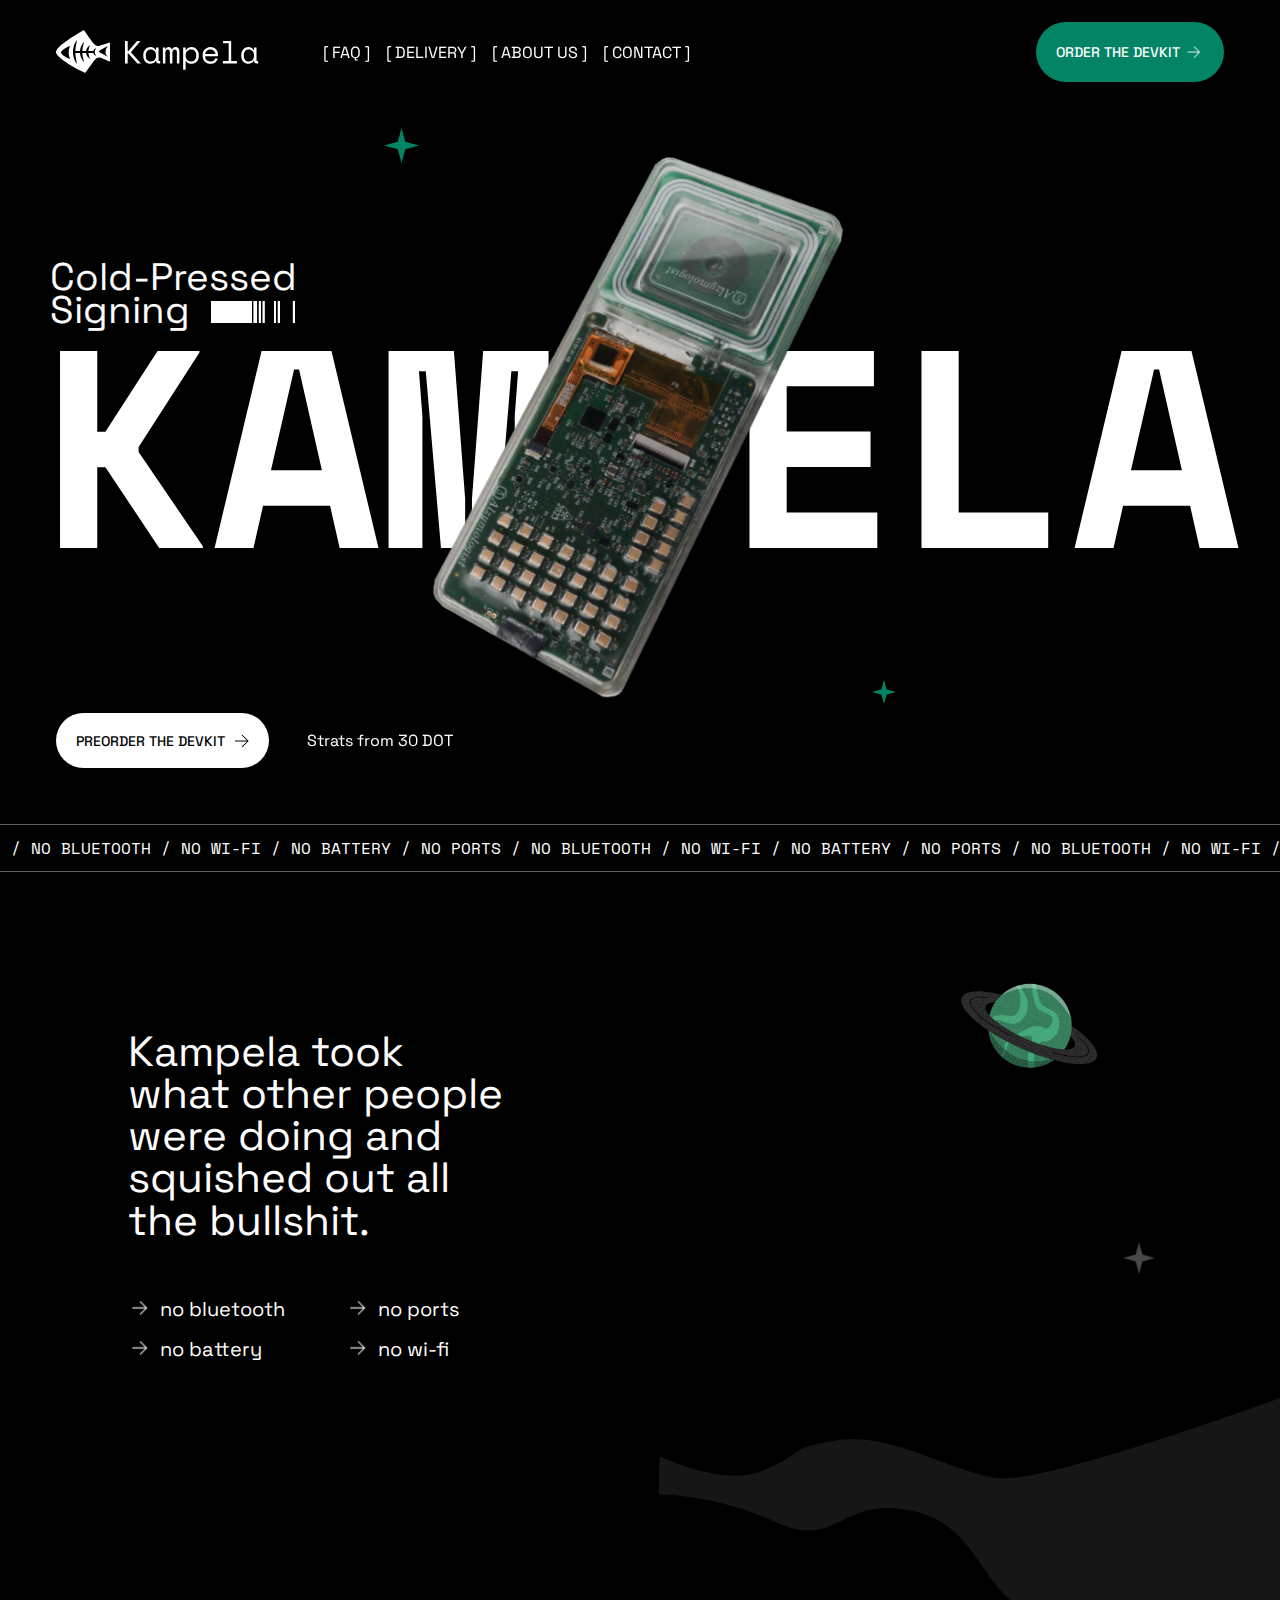
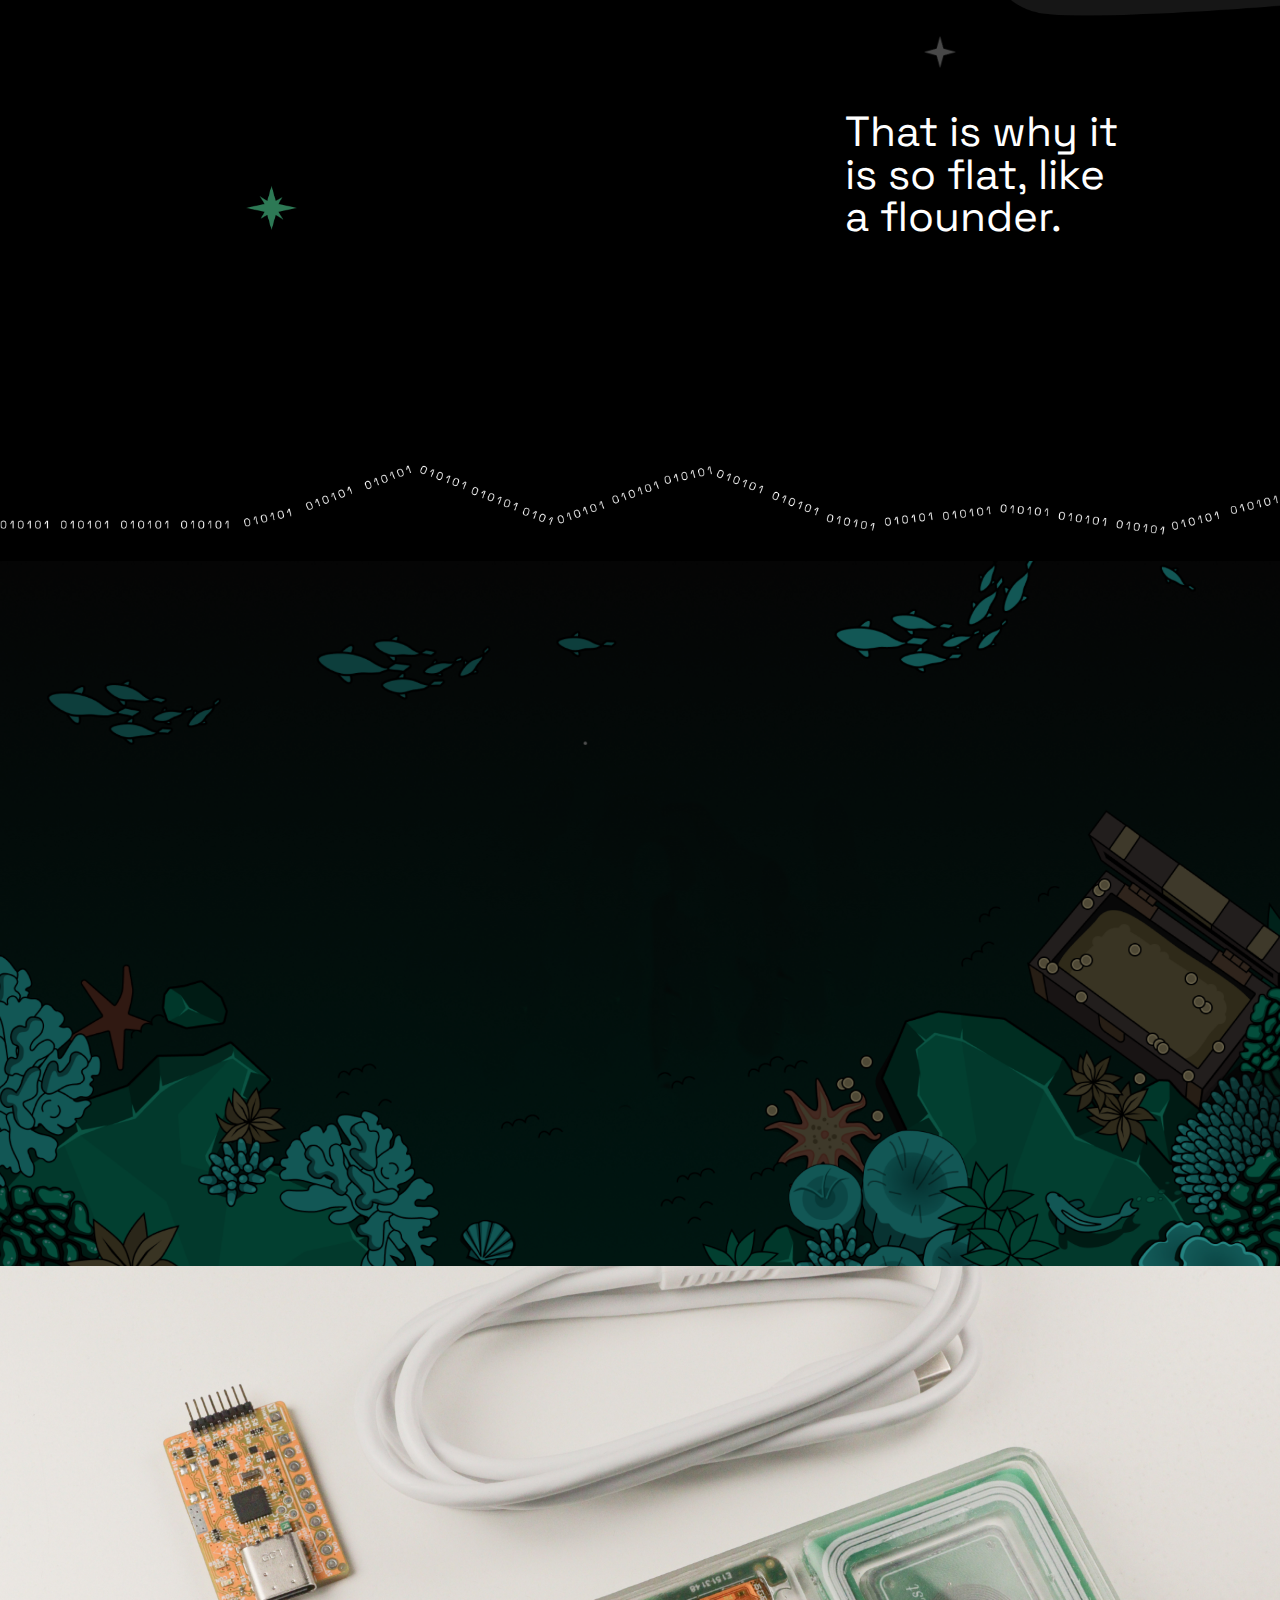
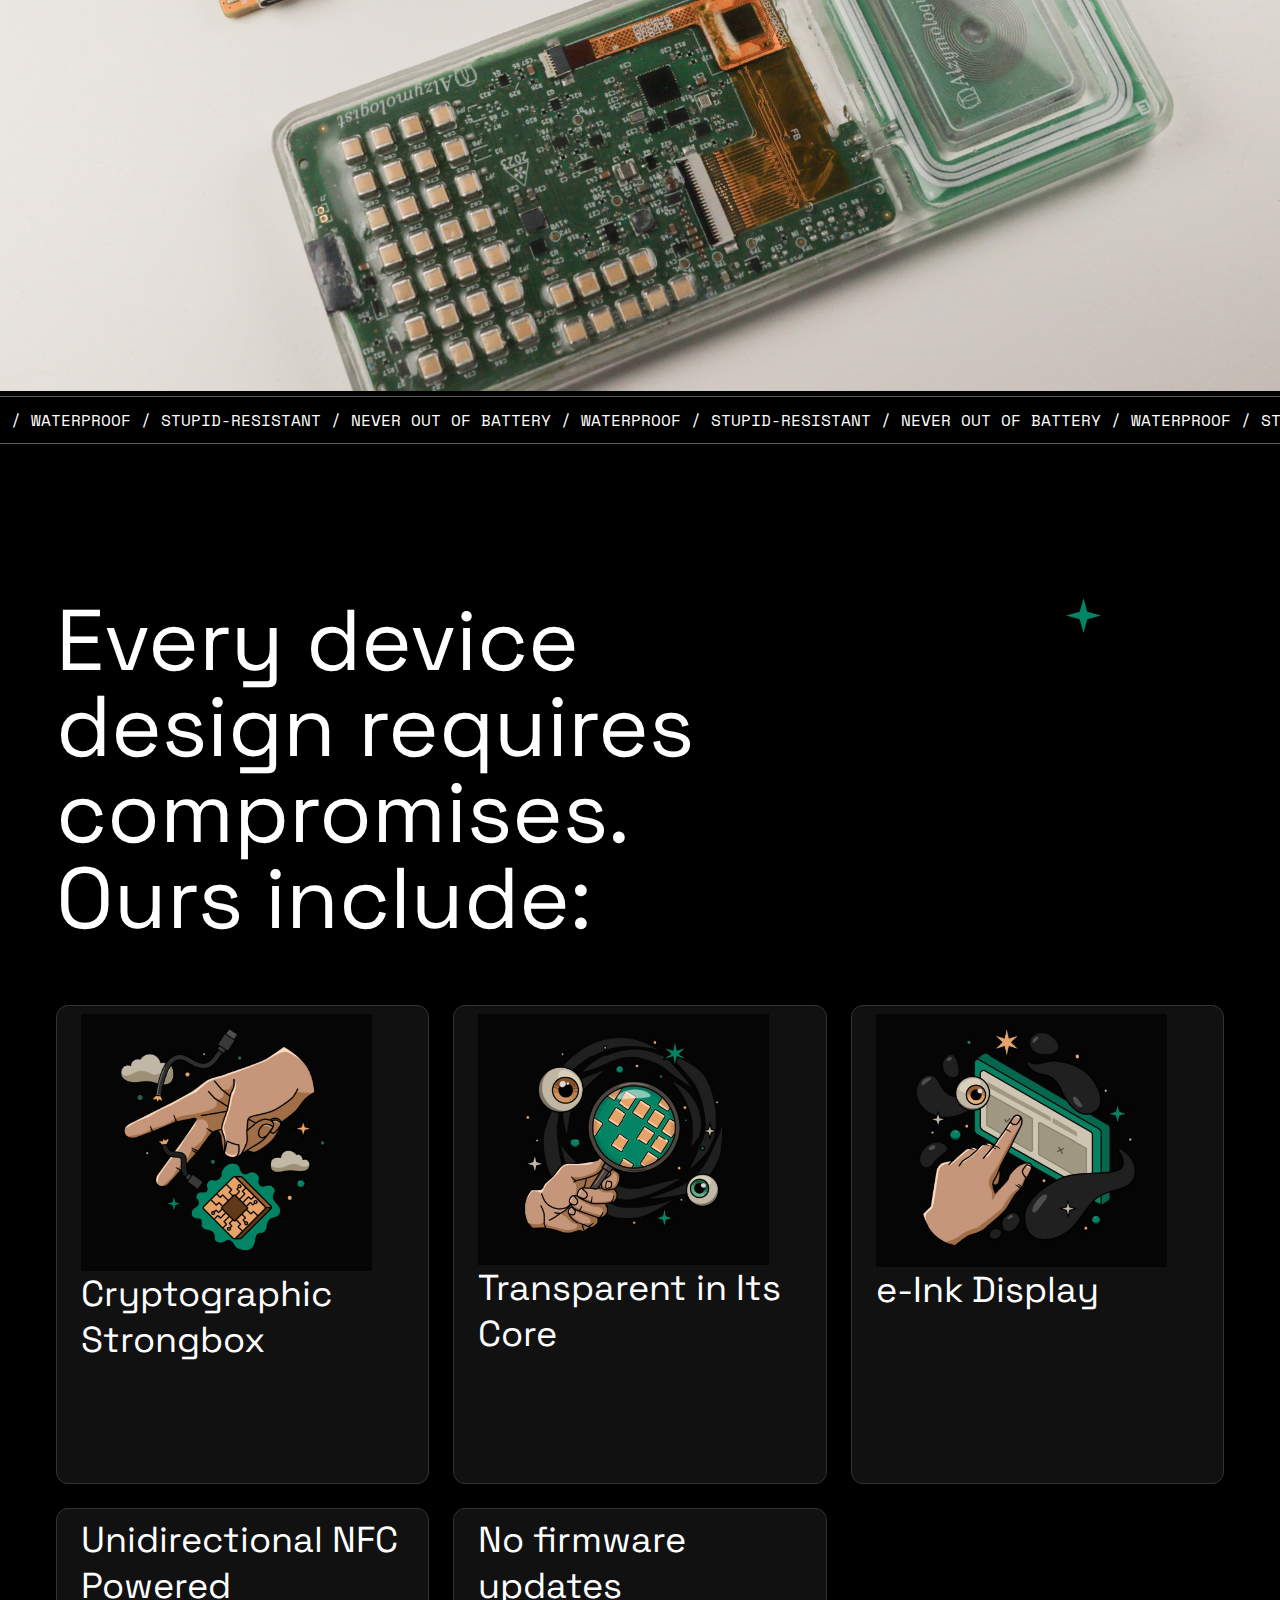
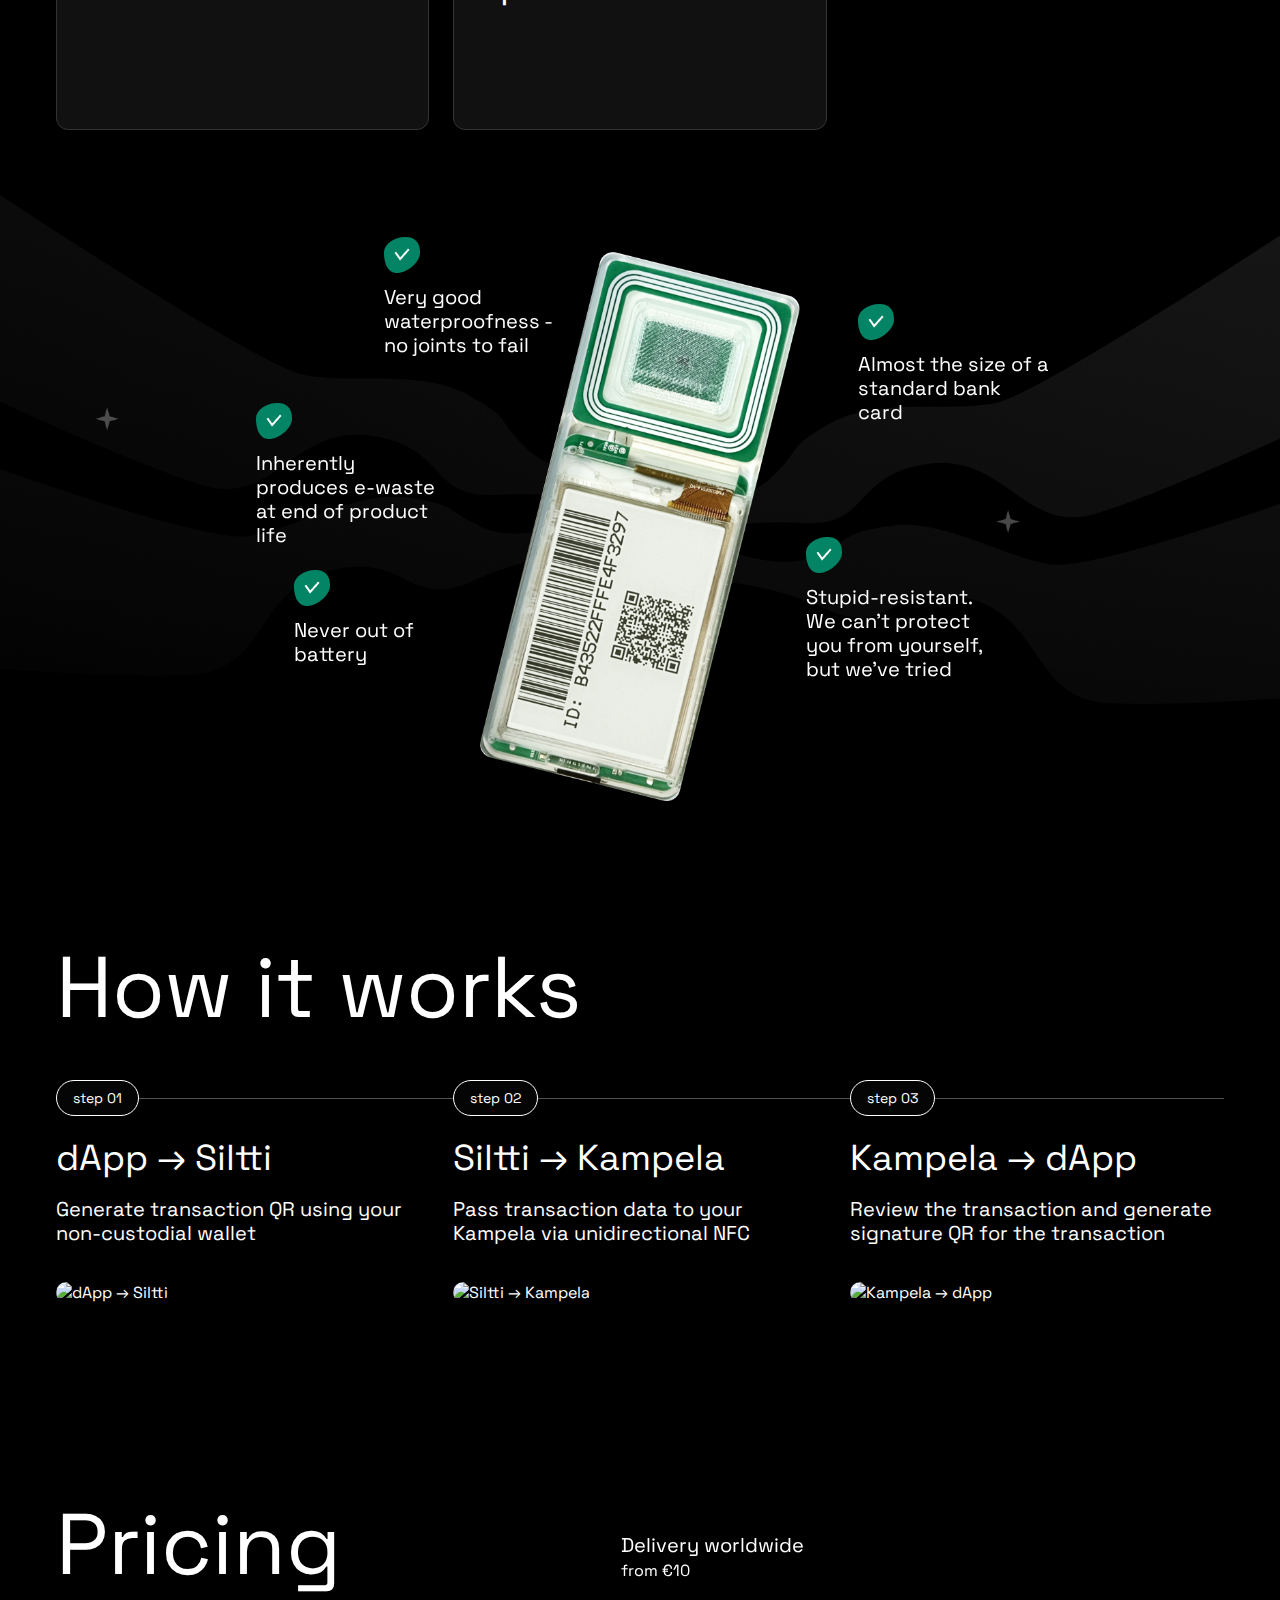
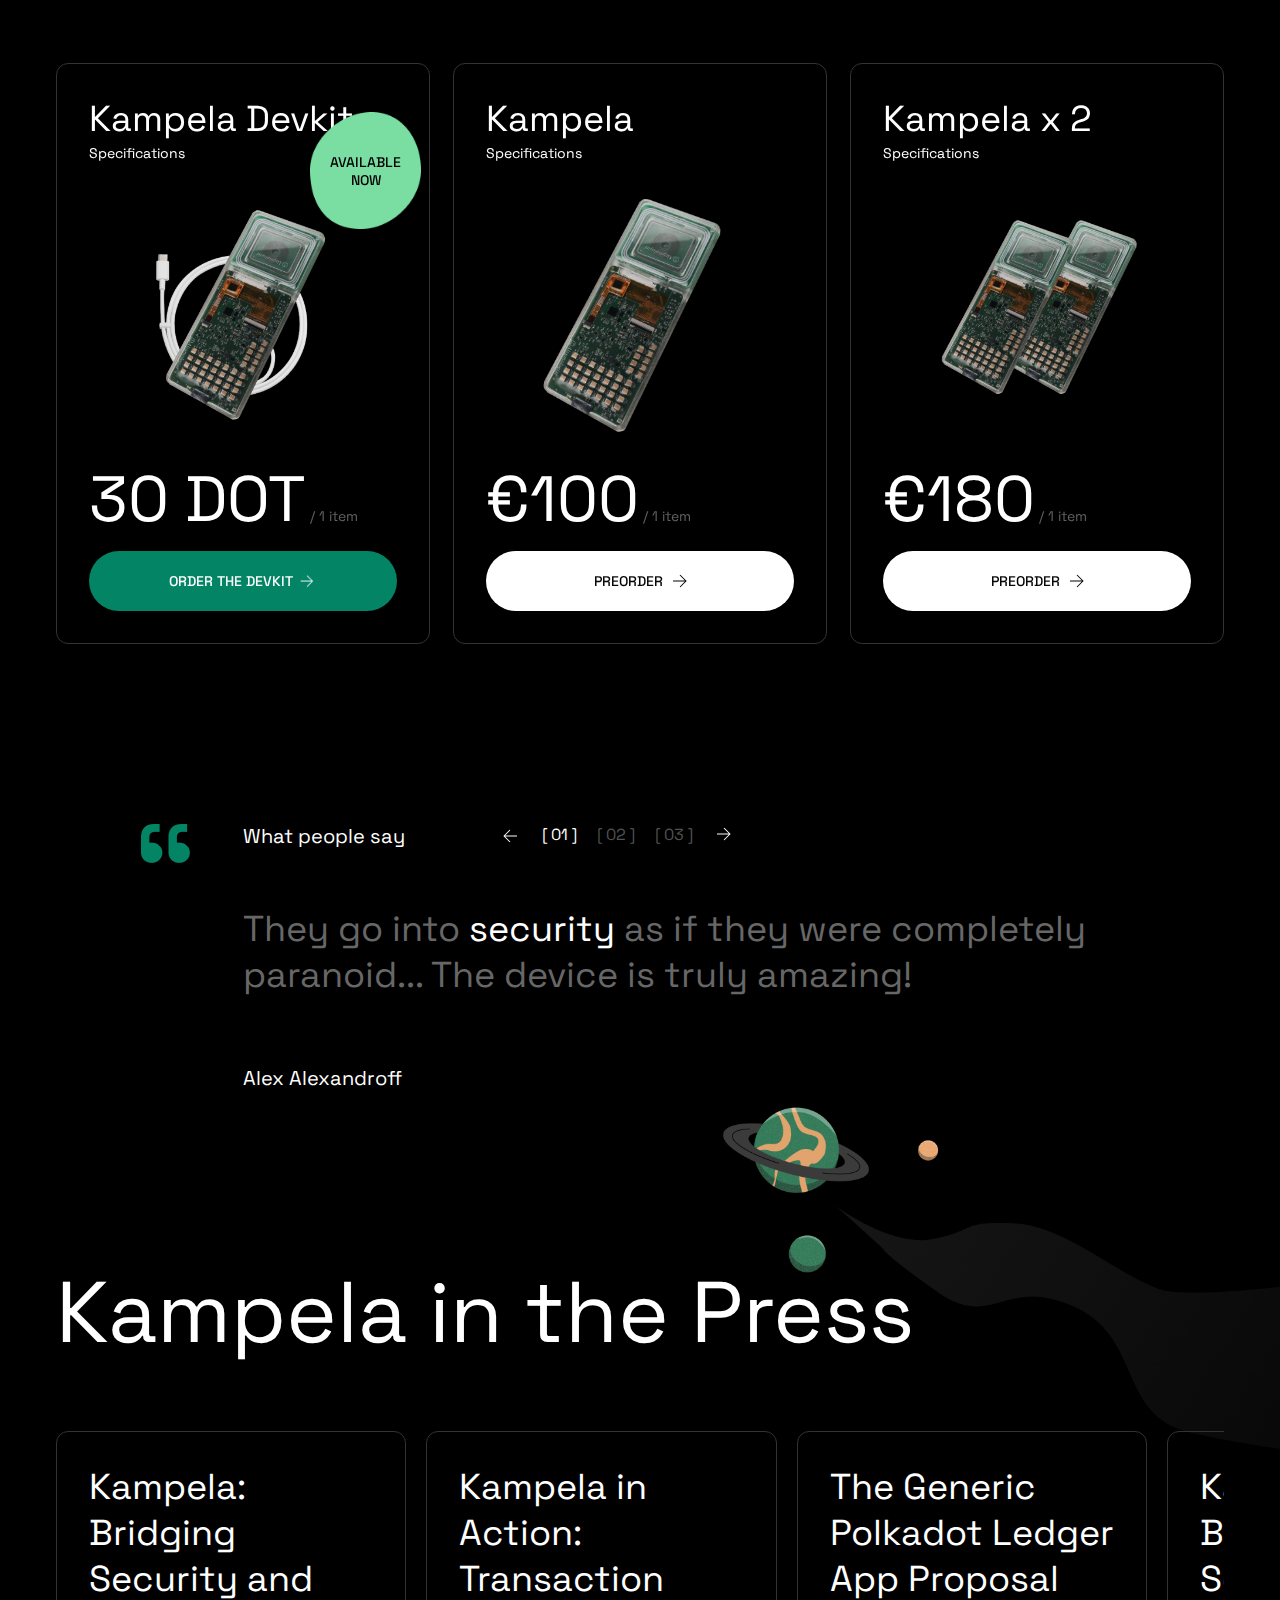
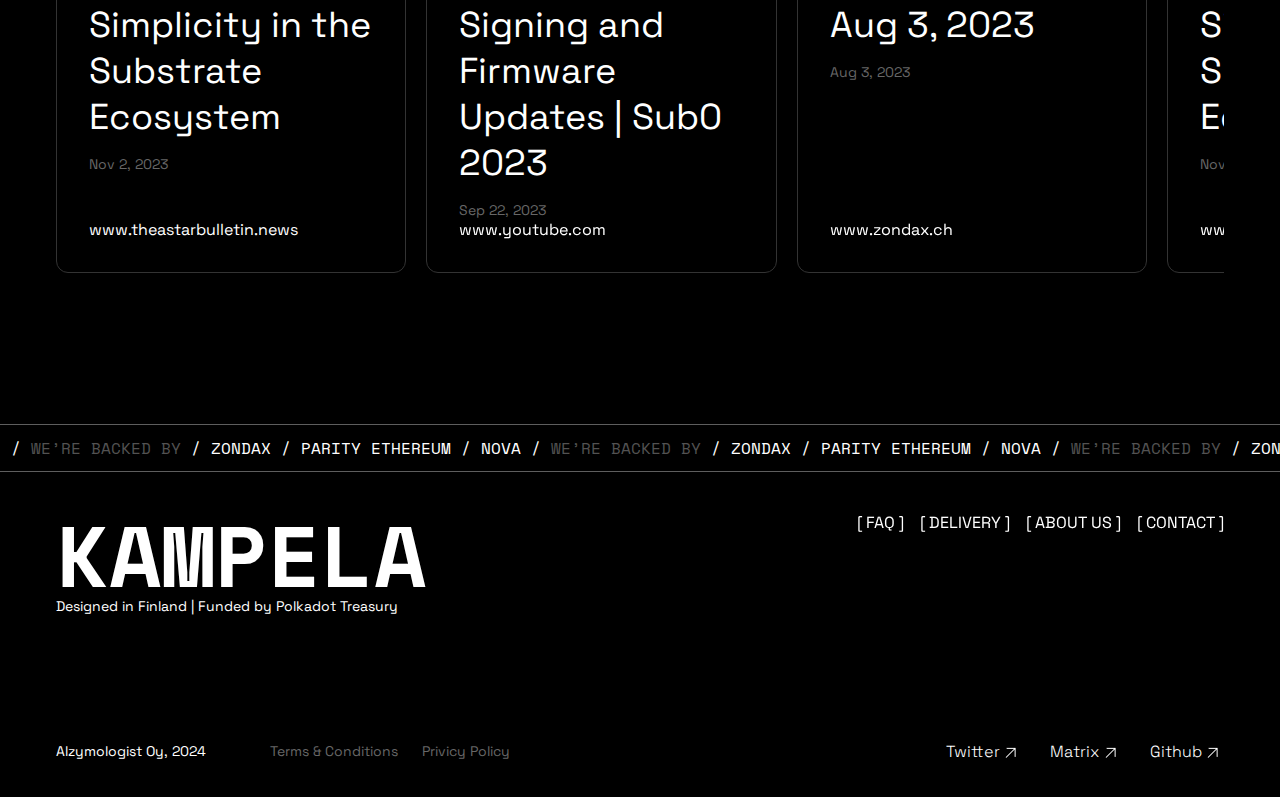
==== index.html @ f77664b0 "Updated social links and added link to Alzy home page" ====
<!DOCTYPE html>
<html lang="en">

<head>
  <meta charset="UTF-8">
  <meta name="viewport" content="width=device-width, initial-scale=1.0">
  <meta name="description" content="Hardware signer for Polkadot ecosystem" />
  <link rel="preconnect" href="https://fonts.googleapis.com">
  <link rel="preconnect" href="https://fonts.gstatic.com" crossorigin>
  <link
    href="https://fonts.googleapis.com/css2?family=Space+Grotesk:wght@300;400;500&family=Space+Mono:wght@400;700&display=swap"
    rel="stylesheet">
  <link rel="stylesheet" href="css/style.css">
  <script src="js/main.js" defer></script>
  <title>Kampela</title>
  <link rel="shortcut icon" href="favicon.ico" type="image/x-icon">
</head>

<body>
  <div class="container">

    <!-- TOP MENU MOBILE VERSION-->
    <input class="mobile" type="checkbox" id="top-menu-switcher" />
    <div class="fixed-menu mobile">
      <img src="img/logo.svg" alt="logo" class="logo">
      <label class="hamb" for="top-menu-switcher">
        <div class="top-menu-ctrl"></div>
      </label>
    </div>

    <nav class="top-menu-overlay mobile">
      <div>
        <button class="order-button white"><a>Order the devkit</a></button>
        <menu class="main-menu hmenu">
          <li><a href="#">FAQ</a></li>
          <li><a href="#">Delivery</a></li>
          <li><a href="#">About us</a></li>
          <li><a href="#">Contact</a></li>
        </menu>
      </div>
      <menu class="link-menu hmenu">
        <li><a href="https://twitter.com/kampela_signer" class="underline" target="_blank" rel="noopener noreferrer">Twitter</a></li>
        <li><a href="https://matrix.to/#/#Kampela:matrix.zymologia.fi" class="underline" target="_blank" rel="noopener noreferrer">Matrix</a></li>
        <li><a href="https://github.com/Kalapaja" class="underline" target="_blank" rel="noopener noreferrer">Github</a></li>
      </menu>
    </nav>


    <!-- FIRST KAMPELA SCREEN -->
    
    <div class="sweaming-kampela-container">
    
      <div class="first-screen">

        <!-- TOP MENU FULL SCREEN-->
        <section class="fixed-menu full-screen">
          <div class="left-container">
            <img src="img/logo.svg" alt="logo" class="logo">
            <nav class="main-menu hmenu">
              <li><a href="#">FAQ</a></li>
              <li><a href="#">Delivery</a></li>
              <li><a href="#">About us</a></li>
              <li><a href="#">Contact</a></li>
            </nav>
          </div>
          <div class="right-container">
            <menu class="link-menu hmenu">
              <li><a href="https://twitter.com/kampela_signer" class="underline" target="_blank" rel="noopener noreferrer">Twitter
                  <div class="arrows-wrapper">
                    <div class="arrow top"></div>
                    <div class="arrow bottom"></div>
                  </div>
                </a></li>
              <li><a href="https://matrix.to/#/#Kampela:matrix.zymologia.fi" class="underline" target="_blank" rel="noopener noreferrer">Matrix
                  <div class="arrows-wrapper">
                    <div class="arrow top"></div>
                    <div class="arrow bottom"></div>
                  </div>
                </a></li>
              <li><a href="https://github.com/Kalapaja" class="underline" target="_blank" rel="noopener noreferrer">Github
                  <div class="arrows-wrapper">
                    <div class="arrow top"></div>
                    <div class="arrow bottom"></div>
                  </div>
                </a></li>
            </menu>
            <button class="order-button"><a>Order the devkit</a></button>
          </div>
        </section>



        <!-- FIRST SCREEN CONTENT-->
        <div class="headline">
          <div class="description">Cold-Pressed<br>Signing <img src="img/lines-icon.png"></div>
          <h1 class="huge-title">Kampela</h1>
        </div>
        <div class="preorder-buttons">
          <div class="order-button white"><a>Preorder the devkit</a></div>
          <div id="starts-from"><a href="#" class="underline">Strats from 30 DOT</a></div>
        </div>
      </div>


      <!-- RUNNING TEXT LINE #1 -->
      <div class="running-text-line">
        <div class="running-text">
          <span>/ no bluetooth / no wi-fi / no battery / no ports </span>
          <span>/ no bluetooth / no wi-fi / no battery / no ports </span>
          <span>/ no bluetooth / no wi-fi / no battery / no ports </span>
        </div>
        <div class="running-text">
          <span>/ no bluetooth / no wi-fi / no battery / no ports </span>
          <span>/ no bluetooth / no wi-fi / no battery / no ports </span>
          <span>/ no bluetooth / no wi-fi / no battery / no ports </span>
        </div>
      </div>

      <!-- ABOUT SCREEN -->
      <div id="about-screen">
        <div id="about-text-block-1">
          <span class="text-h3">Kampela took what other people were doing and squished out all the bullshit.</span>
          <div id="prop-list-container" class="text-large">
            <menu class="prop-list">
              <li>no bluetooth</li>
              <li>no ports</li>
              <li>no battery</li>
              <li>no wi-fi</li>
            </menu>
          </div>
        </div>
        <div class="kampela-img mobile"><img src="img/kampela-mobile.png" alt="kampela"></div>
        <div id="about-text-block-2" class="text-h3">That is why it is so flat, like a flounder.</div>
      </div>
    
      <div class="sweaming-kampela-mask">
        <img src="img/kampela.png" id="fixed-kampela" alt="Kampela" class="fixed-kampela-fish">
      </div>    
     </div> <!-- sweaming-fish-container -->

    <!-- LAKE BOTTOM  -->
    <div id="kambala-screen">
      <div class="binline-wave"></div>
      <div class="sweaming-fish-mask full-screen">
        <img src="img/kambala-new.png" id="fixed-fish" alt="Kampela is so flat like a Flounder" class="fixed-kampela-fish">
      </div>
    </div>

    <!-- VIDEO -->
    <div id="video-screen"><img src="img/video-block.jpg" alt="video-screen"></div>

    <!-- RUNNING TEXT LINE #2 -->
    <div class="running-text-line">
      <div class="running-text">
        <span>/ waterproof / Stupid-resistant / Never out of battery </span>
        <span>/ waterproof / Stupid-resistant / Never out of battery </span>
        <span>/ waterproof / Stupid-resistant / Never out of battery </span>
      </div>
      <div class="running-text">
        <span>/ waterproof / Stupid-resistant / Never out of battery </span>
        <span>/ waterproof / Stupid-resistant / Never out of battery </span>
        <span>/ waterproof / Stupid-resistant / Never out of battery </span>
      </div>
    </div>

    <!-- FEATURES SCREEN -->
    <div id="features-screen">
      <h2>Every device design requires compromises. <br />Ours include:</h2>
      <div id="features-container">
        <div class="feature-block border-container">
          <img class="feature-picture" src="img/features/crypto-strongbox.jpg" alt="">
          <div class="feature-text">
            <h4>Cryptographic Strongbox</h4>
            <p class="text-large">Unmatched encryption for ultimate data security and peace of mind</p>
            </div>
        </div>
        <div class="feature-block border-container">
          <img class="feature-picture" src="img/features/transparent.jpg" alt="">
          <div class="feature-text">
            <h4>Transparent in Its Core</h4>
            <p class="text-large">Open-source design and see through corpus for trust and integrity</p>
          </div>
        </div>
        <div class="feature-block border-container">
          <img class="feature-picture" src="img/features/eink.jpg" alt="">
          <div class="feature-text">
            <h4>e-Ink Display</h4>
            <p class="text-large">Low-power display technology, perfect for crisp, energy-efficient viewing</p>
          </div>
        </div>
        <div class="feature-block border-container">
          <img class="feature-picture" src="img/features/unidirectional-NFC-powered.png" alt="">
          <div class="feature-text">
            <h4>Unidirectional NFC Powered</h4>
            <p class="text-large">Battery-free, chargeless power for seamless, hassle-free transactions</p>
          </div>
        </div>
        <div class="feature-block border-container">
          <img class="feature-picture" src="img/features/no-firmware.png" alt="">
          <div class="feature-text">
            <h4>No firmware updates</h4>
            <p class="text-large">Updating Kampela's firmware is intentionally disabled to minimize security risks</p>
          </div>
        </div>
      </div>
    </div>

    <!-- CHECK-FEATURES SCREEN -->
    <div id='check-screen'>
      <img src="img/check-screen-kampela.png" alt="kampela">
      <div class="check-blocks scrollable for-mobile">
        <div id="check-block-1" class="check-block">Very good waterproofness -<br />no joints to fail</div>
        <div id="check-block-2" class="check-block">Inherently produces e-waste at end of product life</div>
        <div id="check-block-3" class="check-block">Never out of battery</div>
        <div id="check-block-4" class="check-block">Almost the size of a standard bank card</div>
        <div id="check-block-5" class="check-block">Stupid-resistant. We can’t protect you from yourself, but we’ve
          tried</div>
      </div>
      <button class="order-button mobile"><a>Order the devkit</a></button>
    </div>



    <!-- HOW IT WORKS -->
    <div id="how-it-works">
      <h2>How it works</h2>
      <div id="work-steps-block">
        <div class="work-step flex-col">
          <div class="step-number">step 01</div>
          <h4>dApp → Siltti</h4>
          <div class="text-large">Generate transaction QR using your non-custodial wallet</div>
          <div class="work-step-container"><img src="img/how-it-works/step1.png" alt="dApp → Siltti"></div>
        </div>
        <div class="work-step flex-col">
          <div class="step-number">step 02</div>
          <h4>Siltti → Kampela</h4>
          <div class="text-large">Pass transaction data to your Kampela via unidirectional NFC</div>
          <div class="work-step-container"><img src="img/how-it-works/step2.png" alt="Siltti → Kampela"></div>
        </div>
        <div class="work-step flex-col">
          <div class="step-number">step 03</div>
          <h4>Kampela → dApp</h4>
          <div class="text-large">Review the transaction and generate signature QR for the transaction</div>
          <div class="work-step-container"><img src="img/how-it-works/step3.png" alt="Kampela → dApp"></div>
        </div>
      </div>
    </div>

    <!-- PRICING  -->
    <div id="pricing-screen">
      <h2>Pricing</h2>
      <div id="delivery" class="text-large">
        Delivery worldwide<br />
        <a href="#" class="text-medium underline">from €10</a>
      </div>

      <div id="price-container">
        <a href="#devkit-price">
          <div id="price-overlay" class="full-screen"></div>
        </a>
        <div id="devkit-price" class="product border-container flex-col">
          <div class="available">available<br />now</div>
          <div class="title">
            <h4>Kampela Devkit</h4>
            <a href="#devkit-spec" class="text-small underline show-spec">Specifications</a>
          </div>
          <div id="devkit-spec" class="specifications pop-up flex-col">
            <div class="spec-header">
              <div>
                <span class="text-small">Technical Specifications</span>
                <h3>Kampela Devkit</h3>
              </div>
              <a href="#devkit-price">
                <div class="pop-up-close-btn"></div>
              </a>
            </div>
            <div class="spec-body">
              <table>
                <tr>
                  <td>Size</td>
                  <td>62.39 x 17.40 x 8.24</td>
                </tr>
                <tr>
                  <td>Weight</td>
                  <td>53g</td>
                </tr>
                <tr>
                  <td>Color</td>
                  <td>Transparent</td>
                </tr>
                <tr>
                  <td>Material</td>
                  <td>Plastic, metal</td>
                </tr>
                <tr>
                  <td>Connector</td>
                  <td>USB Type-C</td>
                </tr>
                <tr>
                  <td>Chips</td>
                  <td>ST33K1M5</td>
                </tr>
                <tr>
                  <td>Compatibility</td>
                  <td>64-bits desktop computers: Windows 10/11, macOs, Ubuntu LTS 20.4 / 22.04</td>
                </tr>
                <tr>
                  <td>Box contents</td>
                  <td>1 Kampela, 1 USB-C to USB-A cable, 1 getting started leaflet</td>
                </tr>
              </table>
            </div>
            <div class="spec-footer">
              <button class="order-button"><a>Order the devkit</a></button>
            </div>
          </div>
          <img src="img/prices/kampela-devkit.png" alt="Kampela Devkit">
          <div class="price-order">
            <div class="text-small"><span class="price">30 DOT</span> / 1 item</div>
            <button class="order-button"><a>Order the devkit</a></button>
          </div>
        </div>
        <div id="kampela-price" class="product border-container flex-col">
          <div class="title">
            <h4>Kampela</h4>
            <a href="#kampela-spec" class="text-small underline show-spec">Specifications</a>
          </div>
          <div id="kampela-spec" class="specifications pop-up flex-col">
            <div class="spec-header">
              <div>
                <span class="text-small">Technical Specifications</span>
                <h3>Kampela</h3>
              </div>
              <a href="#kampela-price">
                <div class="pop-up-close-btn"></div>
              </a>
            </div>
            <div class="spec-body">
              <table>
                <tr>
                  <td>Size</td>
                  <td>62.39 x 17.40 x 8.24</td>
                </tr>
                <tr>
                  <td>Weight</td>
                  <td>53g</td>
                </tr>
                <tr>
                  <td>Color</td>
                  <td>Transparent</td>
                </tr>
                <tr>
                  <td>Material</td>
                  <td>Plastic, metal</td>
                </tr>
                <tr>
                  <td>Connector</td>
                  <td>USB Type-C</td>
                </tr>
                <tr>
                  <td>Chips</td>
                  <td>ST33K1M5</td>
                </tr>
                <tr>
                  <td>Compatibility</td>
                  <td>64-bits desktop computers: Windows 10/11, macOs, Ubuntu LTS 20.4 / 22.04</td>
                </tr>
                <tr>
                  <td>Box contents</td>
                  <td>1 Kampela, 1 USB-C to USB-A cable, 1 getting started leaflet</td>
                </tr>
              </table>
            </div>
            <div class="spec-footer">
              <button class="order-button"><a>Order the devkit</a></button>
            </div>
          </div>
          <img src="img/prices/kampela.png" alt="Kampela">
          <div class="price-order">
            <div class="text-small"><span class="price">€100</span> / 1 item</div>
            <button class="order-button white"><a>Preorder</a></button>
          </div>
        </div>
        <div id="kampela-x2-price" class="product border-container flex-col">
          <div class="title">
            <h4>Kampela x 2</h4>
            <a href="#kampela-x2-spec" class="text-small underline show-spec">Specifications</a>
          </div>
          <div id="kampela-x2-spec" class="specifications pop-up flex-col">
            <div class="spec-header">
              <div>
                <span class="text-small">Technical Specifications</span>
                <h3>Kampela x 2</h3>
              </div>
              <a href="#kampela-x2-price">
                <div class="pop-up-close-btn"></div>
              </a>
            </div>
            <div class="spec-body">
              <table>
                <tr>
                  <td>Size</td>
                  <td>62.39 x 17.40 x 8.24</td>
                </tr>
                <tr>
                  <td>Weight</td>
                  <td>53g</td>
                </tr>
                <tr>
                  <td>Color</td>
                  <td>Transparent</td>
                </tr>
                <tr>
                  <td>Material</td>
                  <td>Plastic, metal</td>
                </tr>
                <tr>
                  <td>Connector</td>
                  <td>USB Type-C</td>
                </tr>
                <tr>
                  <td>Chips</td>
                  <td>ST33K1M5</td>
                </tr>
                <tr>
                  <td>Compatibility</td>
                  <td>64-bits desktop computers: Windows 10/11, macOs, Ubuntu LTS 20.4 / 22.04</td>
                </tr>
                <tr>
                  <td>Box contents</td>
                  <td>1 Kampela, 1 USB-C to USB-A cable, 1 getting started leaflet</td>
                </tr>
              </table>
            </div>
            <div class="spec-footer">
              <button class="order-button"><a>Order the devkit</a></button>
            </div>
          </div>
          <img src="img/prices/kampelax2.png" alt="Kampela x 2">
          <div class="price-order">
            <div class="text-small"><span class="price">€180</span> / 1 item</div>
            <button class="order-button white"><a>Preorder</a></button>
          </div>
        </div>
      </div>
    </div>


    <!-- QUOTES  -->
    <div id="quotes-screen">
      <div id="quotes-body">
        <div id="quotes-header">
          <div id="quotes-title" class="text-large">What people say</div>
          <div class="pages-nav">
            <a id="previous-page"><img src="img/arrow-left.png" alt="previous quote"></a>
            <menu>
              <li class="active-page">[ 01 ]</li>
              <li>[ 02 ]</li>
              <li>[ 03 ]</li>
            </menu>
            <a id="next-page"><img src="img/arrow-right.png" alt="next quote"></a>
          </div>
        </div>
        <div class="quote page-content active">
          <div class="quote-text">They go into <b>security</b> as if they were completely paranoid... The device is truly
            amazing!</div>
          <div class="author text-large">
            <!-- <img src="img/avatar.png" alt="quote-author-avatar"> -->
            <span>Alex Alexandroff</span>
          </div>
        </div>
        <div class="quote page-content">
          <div class="quote-text">This device impresses with its <b>seamless integration of cutting-edge encryption</b> and 
            distributed ledger technology, providing users with a <b>secure and transparent</b> platform for managing transactions.</div>
          <div class="author text-large">
            <!-- <img src="img/avatar.png" alt="quote-author-avatar"> -->
            <span>Kirill Puff</span>
          </div>
        </div>
        <div class="quote page-content">
          <div class="quote-text">Kampela sets a new standard in secure transaction management, <b>combining advanced 
            encryption techniques with blockchain technology</b> to deliver unparalleled reliability and trustworthiness.</div>
          <div class="author text-large">
            <!-- <img src="img/avatar.png" alt="quote-author-avatar"> -->
            <span>Leo The Penguin</span>
          </div>
        </div>
      </div>
    </div>

    <!-- IN PRESS  -->
    <div id="kampela-in-press">
      <h2>Kampela in the Press</h2>
      <div id="press-container" class="scrollable">
        <article class="press-block border-container flex-col">
          <div class="press-item-title">
            <h4>Kampela: Bridging Security and Simplicity in the Substrate Ecosystem</h4>
            <div class="press-item-date text-small">Nov 2, 2023</div>
          </div>
          <div class="press-item-link"><a href="#" class="text-medium underline">www.theastarbulletin.news</a></div>
        </article>
        <article class="press-block border-container flex-col">
          <div class="press-item-title">
            <h4>Kampela in Action: Transaction Signing and Firmware Updates | Sub0 2023</h4>
            <div class="press-item-date text-small">Sep 22, 2023</div>
          </div>
          <div class="press-item-link"><a href="#" class="text-medium underline">www.youtube.com</a></div>
        </article>
        <article class="press-block border-container flex-col">
          <div class="press-item-title">
            <h4>The Generic Polkadot Ledger App Proposal Aug 3, 2023</h4>
            <div class="press-item-date text-small">Aug 3, 2023</div>
          </div>
          <div class="press-item-link"><a href="#" class="text-medium underline">www.zondax.ch</a></div>
        </article>
        <article class="press-block border-container flex-col">
          <div class="press-item-title">
            <h4>Kampela: Bridging Security and Simplicity in the Substrate Ecosystem</h4>
            <div class="press-item-date text-small">Nov 2, 2023</div>
          </div>
          <div class="press-item-link"><a href="#" class="text-medium underline">www.theastarbulletin.news</a></div>
        </article>

      </div>
    </div>

    <!-- RUNNING TEXT LINE #3 -->
    <div class="running-text-line">
      <div class="running-text">
        <p>
          / <span class="gray">we’re backed by</span> / zondax / parity ethereum / nova
          / <span class="gray">we’re backed by</span> / zondax / parity ethereum / nova
          / <span class="gray">we’re backed by</span> / zondax / parity ethereum / nova
        </p>
      </div>
      <div class="running-text">
        <p>
          / <span class="gray">we’re backed by</span> / zondax / parity ethereum / nova
          / <span class="gray">we’re backed by</span> / zondax / parity ethereum / nova
          / <span class="gray">we’re backed by</span> / zondax / parity ethereum / nova
        </p>
      </div>
    </div>


    <footer>
      <div class="logo">
        <div class="footer-kampela huge-title">kampela</div>
        <div class="subtitle text-small">Designed in Finland | Funded by Polkadot Treasury</div>
      </div>

      <menu class="main-menu hmenu">
        <li><a href="#">FAQ</a></li>
        <li><a href="#">Delivery</a></li>
        <li><a href="#">About us</a></li>
        <li><a href="#">Contact</a></li>
      </menu>

      <menu class="link-menu hmenu">
        <li><a href="https://twitter.com/kampela_signer" class="underline" target="_blank" rel="noopener noreferrer">Twitter
            <div class="arrows-wrapper">
              <div class="arrow top"></div>
              <div class="arrow bottom"></div>
            </div>
          </a></li>
        <li><a href="https://matrix.to/#/#Kampela:matrix.zymologia.fi" class="underline" target="_blank" rel="noopener noreferrer">Matrix
            <div class="arrows-wrapper">
              <div class="arrow top"></div>
              <div class="arrow bottom"></div>
            </div>
          </a></li>
        <li><a href="https://github.com/Kalapaja" class="underline" target="_blank" rel="noopener noreferrer">Github
            <div class="arrows-wrapper">
              <div class="arrow top"></div>
              <div class="arrow bottom"></div>
            </div>
          </a></li>
      </menu>


      <div class="copyrights text-small">
        <span><a href="https://www.zymologia.fi" class="underline" target="_blank" rel="noopener noreferrer">Alzymologist Oy</a>, 2024</span>
        <menu id="terms-policy" class="hmenu">
          <li><a href="#">Terms & Conditions</a></li>
          <li><a href="#">Privicy Policy</a></li>
        </menu>
      </div>

    </footer>

  </div>

</body>

</html>
---- css/style.css ----
/* 
font-family: 'Space Grotesk', sans-serif;
font-family: 'Space Mono', monospace; 
*/
html{
    box-sizing: border-box;
}
*, *::before, *::after{
    box-sizing: inherit;
}
img{max-width: 100%;}
:root{
    --backgrnd-color: #000;
    --white-color: #fff;
    --green-color: #028465;
    --dark-green-color: #00664E;
    --dark-gray-color: #5E5E5E;
    --light-gray-color: #D4D4D4;
    --gray-dis-color: #D4D4D4;
    --black-color: #050505;
    --lines-hover-color: #525252;
    --lines-color: #333333;
    --link-hover-color: #676767;
    --menu-link-hover-color: #9d9d9d;
    --arrow-width: 60px;
    --mobile-padding-block: 2rem; /* 32px */
    --mobile-padding-inline: 1rem; /* 16px */
}
body{
    margin: 0;
    font-family: 'Space Grotesk', sans-serif;
    font-weight: 400;
    color: var(--white-color);
}
.container{
    max-width: 1920px;
    background-color: var(--backgrnd-color);
    margin: 0 auto;
}


/* TEXT STYLES */

h1, h2, h3, h4, .text-h1, .text-h2, .text-h3, .text-h4{
    font-family: 'Space Grotesk', sans-serif;
    font-weight: 400;
    margin: 0;
}

h1 {font-size: 6rem;}   /* 96px */
h2, .text-h2{font-size: 5.375rem;}  /* 86px */
h3 {font-size: 4rem;}   /* 64px */
h4, .text-h4{font-size: 2.25rem;}   /* 36px */

.text-h1{font-size: clamp(4rem, 5vw, 5rem);}
.text-h3{
    font-size: clamp(2rem, 3.3vw, 4rem); 
    line-height: 100%;
}

.text-large{
    font-size: 1.25rem; /* 20px */
    line-height: 120%;
}
.text-medium{
    font-size: 1rem;
    line-height: 123%;
}
.text-small{
    font-size: 0.875rem; /* 14px */
    line-height: 123%;
}
.huge-title{
    font-family: 'Space Mono', monospace; 
    font-weight: 700;
    text-transform: uppercase;
}

a{
    color: var(--white-color);
    cursor: pointer;
}

a.underline{
    position: relative;
    text-decoration: none;
    overflow: hidden;
    z-index: 100;
}
a.underline::before{
    content: '';
    position: absolute;
    width: 100%;
    height: 1px;
    background-color: var(--white-color);
    bottom: 0;
    left: 0;
    transform-origin: left;
    transform: scaleX(0);
    transition: transform .3s ease-in-out;
}
a.underline:hover::before{
    transform-origin: left;
    transform: scaleX(1);
}

.arrows-wrapper{
    width: 22px;
    height: 22px;
    position: relative;
    left: -40px;
    transform: translate(0, 0);
    transition: transform .3s ease;
}
.arrows-wrapper:hover{
    transform: translate(100%, -100%);
    transition: transform .3s ease;
}
.arrow{
    width: 60px;
    height: 22px;
    background: url('../img/arrow-right-up.png') no-repeat top right;
}
.arrow.bottom{
    position: relative;
    left: -100%;
}



/* ELEMENTS */

.order-button {
    padding: 21px 20px;
    color: var(--white-color);
    text-align: center;
    text-decoration: none;
    background-color: var(--green-color);
    border: none;
    border-radius: 37px;
    cursor: pointer;
    z-index: 1000;
}
.order-button:hover{
    background-color: var(--dark-green-color);
}
.order-button a{
    font-family: 'Space Grotesk', sans-serif;
    font-size: 0.875rem; /* 14px */
    font-weight: 500;
    color: var(--white-color);
    background: url('../img/arrow-right.png') no-repeat 100% 0;
    background-size: 20px;
    padding-right: 24px;
    text-decoration: none;
    text-transform: uppercase;
}
.order-button.white{
    background-color: var(--white-color);
}
.order-button.white:hover{
    background-color: var(--light-gray-color);
}
.order-button.white a{
    color: var(--black-color);
    background: url('../img/arrow-right-black.png') no-repeat 100% center;
}

.border-container{
    padding: 2rem;
    border: 1px solid var(--lines-color);
    border-radius: 12px;
}

.flex-col{
    display: flex;
    flex-direction: column;
    justify-content: space-between;
}

.hmenu{
    margin: 0;
    padding: 0;
    display: flex;
    align-items: center;
    list-style-type: none;
    z-index: 1000;
}
.hmenu li a{
    text-decoration: none;
}

.pop-up{
    visibility: hidden;
    position: absolute;
    z-index: 100;
    width: 100%;
    height: 100%;
    overflow: auto;
    background-color: var(--backgrnd-color);
    opacity: 0;
    transition: all .3s ease-in-out;
}
.pop-up:target{
    visibility: visible;
    opacity: 1;
}
.pop-up_switcher{
    display: none;
}
.pop-up-close-btn{
    position: absolute;
    left: -1.25rem;
    top: 3.5rem;
    height: 2.5rem;
    width: 2.5rem;
    border: 1px solid white;
    border-radius: 50%;
    background: var(--backgrnd-color) url('../img/menu-close.svg') center no-repeat;
    cursor: pointer;
    transition: opacity .3s;
}


/***********************************************/
/***********************************************/
/***********************************************/
/***************  COMMON STYLES  ***************/
/***********************************************/
/***********************************************/
/***********************************************/

/* FIXED TOP MENU */

.fixed-menu {
    padding: 1.375rem 3.5rem; /* 22px 56px */
    display: flex;
    justify-content: space-between;
    align-items: center;
}

.fixed-menu .left-container {
    display: flex;
    align-items: center;

}
.logo {
    margin-right: 5vw;
}

.main-menu{
    gap: 1.25vw;
}
.main-menu li{
    font-size: 16px;
    text-transform: uppercase;
}
.main-menu li a::before{
    content: '[ ';
}
.main-menu li a::after{
    content: ' ]';
}
.main-menu li a:hover{color: var(--menu-link-hover-color);}

.fixed-menu .right-container {
    display: flex;
    align-items: center;
}
.link-menu{
    margin-right: 2.9vw;
    gap: 2.2vw;
}
.link-menu li{
    line-height: 118%;
}
.link-menu li a{
    font-weight: 300;
    display: flex;
}


/* FIRST SCREEN */

.headline{
    /* width: 78vw; */
    margin: 14.5vh 3%;
}
.headline .description{
    position: relative;
    top: 2vw;
    margin-left: auto;
    width: 20vw;
    font-size: 3vw;
    line-height: 2.6vw;
}
.description img{
    margin-left: 11px;
    width: 6.5vw;
}
.first-screen h1{
    display: inline-block;
    font-size: clamp(12.5rem, 22vw, 27rem);
    line-height: 1;
}
 
.preorder-buttons{
    margin: 3.5rem;
    display: flex;
    justify-content: flex-start;
    gap: 3vw;
    align-items: center;
}
.preorder-buttons .order-button{
    padding: 17px 20px;   
}


/* RUNNING TEXT LINE */

@keyframes animate_text {
    from {
      transform: translate3d(0, 0, 0);
    }
    to {
      transform: translate3d(-100%, 0, 0);
    }
}
.running-text-line{
    height: 3rem;
    width: 100%;
    overflow: hidden;
    padding: 11px;
    border-top: 1px solid var(--dark-gray-color);
    border-bottom: 1px solid var(--dark-gray-color);
    display: flex;
    white-space: nowrap;
}
.running-text{
    font-family: 'Space Mono', monospace; 
    font-size: 1rem;
    text-transform: uppercase;
    animation: animate_text 30s linear infinite;
}
.running-text p{
    padding: 0;
    margin: 0;
}
.running-text .gray{
    color: var(--lines-hover-color)
}


/* ABOUT SCREEN */


.prop-list{
    padding: 0;
    display: grid;
    column-gap: 3.25rem;
    row-gap: 1rem;
    grid-template-columns: 1fr 1fr;
}
.prop-list li{
    display: inline-block;
    background: url('../img/arrow-right.png') top left no-repeat;
    background-size: 1.2em;
    padding-left: 1.6em;
}


/* KAMBALA SCREEN */

#kambala-screen{
    position: relative;
    bottom: 0;
    max-height: 72rem;
    height: 62vw;
    background: url('../img/lake-bottom.png') center bottom no-repeat;
    background-size: 100%;
}



/* VIDEO SCREEN */


/* FEATURES SCREEN */

#features-screen {
    background: url('../img/star-icon-18.png') right 14vw top 154px no-repeat;
    padding: calc(100px + 4.15vw) 3.5rem 2.5rem 3.5rem;
}
#features-screen h2{
    line-height: 100%;
}
#features-container{
    margin-top: 4rem;
    display: grid;
    grid-gap: 1.5rem;
    grid-template-columns: repeat(auto-fit, minmax(min(350px, 100%), 1fr));
}
.feature-block{
    padding: 0.5rem 1.5rem;
    background-color: #111111;
    display: flex;
    flex-direction: column;
}
.feature-block p{
    color: var(--link-hover-color);
}
.feature-block img{
    width: 90%;
}


/* CHECK SCREEN */

#check-screen{
    position: relative;
    height: 52vw;
    background: url('../img/check-screen-bg.png') center top -9px no-repeat;
    background-size: 100vw;
}
#check-screen img{
    width: 25%;
    position: absolute;
    top: 6.4vw;
    left: 0;
    right: 0;
    margin: 0 auto;
}
#check-screen .check-block{
    width: 15%;
    background: url("../img/check-icon.png") top left no-repeat;
    padding: 0;
    padding-top: 48px;
    position: absolute;
    font-size: 20px;
    font-weight: 400;
    line-height: 120%;
}
#check-block-1{
    top: 10%;
    left: 30%;
}
#check-block-2{
    top: 35%;
    left: 20%;
}
#check-block-3{
    top: 60%;
    left: 23%;
}
#check-block-4{
    top: 20%;
    left: 67%;
}
#check-block-5{
    top: 55%;
    left: 63%;
}


/* HOW IT WORKS */

#how-it-works{
    padding: 96px 56px;
    overflow: hidden;
}
#work-steps-block{
    display: flex;
    margin-top: 3.5rem;
    padding: 0;
    gap: 2%;
}
.work-step{
    width: 100%;
    align-items: flex-start;
}
.step-number{
    display: inline-block;
    font-size: 14px;
    border: 1px solid var(--white-color);
    border-radius: 27px;
    padding: 8px 16px;
    position: relative;
    top: -19px;
    background-color: var(--black-color)
}
.work-step h4{
    font-size: 36px;
    margin-bottom: 1rem;
    /* color: var(--lines-hover-color); */
}
.work-step-container{
    display: flex;
    margin-top: 10%;
    /* height: 25vw; */
    border-radius: 15px;
    /* background-image: linear-gradient(#181818, #050505); */
    overflow: hidden;
}


/* PRICING */

#pricing-screen{
    padding: 90px 56px;
    position: relative;
}
#delivery{
    width: 211px;
    position: absolute;
    right: 35vw;
    top: 134px;
}
#price-container{
    display: flex;
    justify-content: space-between;
    /* gap: 3%; */
    position: relative;
    margin-top: 4rem;
}
.product + .product{
    margin-left: 2%;
}
.product {
    position: relative;
    width: 100%;
}
.available {
    position: absolute;
    top: 6%;
    right: 2%;
    width: 30%;
    max-width: 8rem;
    padding: 54px 0;
    text-align: center;
    font-size: 14px;
    font-weight: 500;
    text-transform: uppercase;
    color: var(--backgrnd-color);
    background: url('../img/available-icon.png') center no-repeat;
    background-size: 100%;
}
.price-order {
    margin-top: 25px;
}
.price-order div{
    color: #606060;
}
.price-order .price {
    color: var(--white-color);
    font-size: 64px;
    line-height: 75%;
}
.price-order .order-button {
    margin-top: 25px;
    width: 100%;
}

#price-overlay{
    position: absolute;
    width: 100%;
    height: 100%;
    backdrop-filter: blur(6px);
    z-index: 500;
    visibility: hidden;
}

.specifications{
    position: absolute;
    top: 0;
    left: 0;
    padding: 3.5rem;
    display: flex;
    border-left: 1px solid var(--lines-hover-color);
    overflow: visible;
    z-index: 5000;
}
.specifications h3{
    font-size: 3rem;
}
.spec-header{
    padding-top: 5rem;
    background-position: top 22% right -4.5rem;
    background-repeat: no-repeat;
    background-size: 100%;
}
#devkit-price .spec-header{
    background-image: url("../img/prices/kampela-devkit.png");
}
#kampela-price .spec-header{
    background-image: url("../img/prices/kampela.png");
}
#kampela-x2-price .spec-header{
    background-image: url("../img/prices/kampelax2.png");
}
.spec-body{
    margin-block: 2.5rem;
    overflow-y: auto;
}
.spec-body table{
    border-collapse: collapse;
}
.spec-body td{
    padding-block: 10px;
    line-height: 150%;
    border-bottom: 1px solid var(--lines-color);
}
.spec-body tr:last-child td{
    border-bottom: none;
}
.spec-body td:first-child{
    width: 35%;
    color: var(--link-hover-color);
}
.spec-footer{
    /* height: 3.5rem; */
}
.spec-footer .order-button{
    width: 100%;
}


/* QUOTES */
#quotes-screen{
    padding: 90px 11vw 0px;
}
#quotes-body{
    background: url('../img/quote-icon.png') top left no-repeat;
    padding-left: 8vw;
}
#quotes-header{display: flex;}
#quotes-title{margin-right: 93px;}
.pages-nav{
    display: flex;
    gap: 1.25rem;
}
.pages-nav menu{
    padding: 0;
    margin: 0;
    list-style-type: none;
}
.pages-nav menu li{
    display: inline-block;
    padding-right: 1rem;
}
.pages-nav menu li{
    color: var(--lines-hover-color);
    cursor: pointer;
}
.pages-nav menu li:hover{
    color: var(--link-hover-color);
}
.pages-nav menu .active-page, .pages-nav menu .active-page:hover {
    color: var(--white-color);
    cursor: auto;
}
.pages-nav menu li:last-child{padding-right: 0;}


.quote{
    display: none;
}
.quote.active{
    display: block;
}
.quote {
    animation: fadeEffect 1s; /* Fading effect takes 1 second */
  }
  
  /* Go from zero to full opacity */
  @keyframes fadeEffect {
    from {opacity: 0;}
    to {opacity: 1;}
  }

.quote-text{
    font-size: 2.25rem;
    color: var(--link-hover-color);
    margin: 52px 0;
}
.quote-text b{
    font-weight: inherit;
    color: #fff;
}
.author{
    height: 56px;
    display: flex;
    align-items: center;
}
.author img{
    margin-right: 24px;
}


/* KAMPELA IN PRESS */

#kampela-in-press{
    background: url('../img/press-bg-space.png') top right no-repeat;
    background-size: 45%;
    padding: calc(100px + 4vw) 56px;
}
#press-container{
    margin-top: 64px;
    display: flex;
    gap: 20px;
}
.press-block{
    min-width: 30%;
    min-height: 403px;
}
.press-item-date{
    color: var(--link-hover-color);
    margin-top: 16px;
}


/* FOOTER  */

footer{
    padding: 2.5rem 3.5rem 2rem;
    display: grid;
    grid-template-columns: 1fr 1fr;
    align-items: start;
    grid-template-areas: 
        "logo main-menu"
        "copyrights link-menu";
    row-gap: 8rem;
}

footer .hmenu{
    justify-content: flex-end;
    margin: 0;
    padding: 0;
}

.footer-kampela{
    font-size: 6.7vw;
    line-height: 100%;
}
.copyrights{
    display: flex;
    align-items: baseline;
    gap: 4rem;
}
#terms-policy{gap: 1.5rem;}
#terms-policy a{
    /* text-decoration: underline; */
    color: var(--link-hover-color);
}

footer .logo{grid-area: logo;}
footer .main-menu{grid-area: main-menu;}
footer .copyrights{grid-area: copyrights;}
footer .link-menu{grid-area: link-menu;}


.mobile{display: none;}



@media (max-width: 1280px){
    .container{
        max-width: 1280px;
        /* background-color: #011f18; */
    }
    .fixed-menu .link-menu{display: none;}
    .headline .description{
        margin-left: 1%;
        margin-right: auto;
    }
}

@media (max-width: 1090px){
    
    footer{
        padding: 1.5rem 1rem 2rem;
        display: flex;
        flex-direction: column;
        justify-content: space-between;
    }
    footer .subtitle{
        color: var(--menu-link-hover-color);
        margin-top: .5rem;
    }
    .footer-kampela{
        font-size: 13vw;
        line-height: 90% ;
    }
    footer .main-menu{
        padding: 0;
        width: 100%;
        display: grid;
        grid-template-columns: 1fr 1fr;
        row-gap: 1.25rem;
    }
    footer .link-menu {
        width: 80%;
        margin-top: 4rem;
        justify-content: space-between;
    }

    footer .copyrights {
        margin-top: 1rem;
        display: block;
    }
    footer #terms-policy {
        margin-top: 1rem;
    } 

}


/***********************************************/
/***********************************************/
/***********************************************/
/*****************    MOBILE   *****************/
/***********************************************/
/***********************************************/
/***********************************************/

.mobile .link-menu{
    display: flex;
    justify-content: space-around;
}
.mobile .link-menu li a{
    padding-right: 22px;
    background: url('../img/arrow-right-up.png') right top no-repeat;
}

@media (max-width: 1024px){
    .full-screen{display: none;}
    .mobile{display: block;}
    .container{
        max-width: 1024px;
        --padding-block: 2rem;
    }
    section, .section{
        padding: 1rem 2rem;     /* 16px  32px */
    }
    h1, .text-h1{font-size: 3rem;}  /* 48px */
    h2, .text-h2{font-size: 2.25rem;}  /* 36px */
    h3, .text-h3{font-size: 1.5rem; line-height: 110%;}   /* 24px */
    h4, .text-h4{font-size: 1.25rem;}  /* 20px */
    .text-medium{font-size: 0.875rem; line-height: 120%;}   /* 14px */
    .text-large{font-size: 1rem; line-height: 120%;}

    .pop-up{
        position: fixed;
        top: 0;
        left: 0;
        /* width: 100vw;
        height: 100vh; */
    }
    .pop-up-close-btn{
        position: inherit;
    }
    
    .first-screen{
        min-height: 95vh;
        min-height: 95svh;
        display: flex;
        flex-direction: column;
        justify-content: space-between;
        /* background-image: none; */
        padding-bottom: var(--padding-block);
    }
    .mobile.fixed-menu{
        position: -webkit-sticky;
        position: sticky;
        top: 0;
        width: 100%;
        height: calc(9vw + 1.5rem);
        min-height: 3.5rem;
        background-color: var(--backgrnd-color);
        padding: 12px 16px;
        display: flex;
        justify-content: space-between;
        align-items: center;
        z-index: 100;
    }
    .mobile .logo{
        height: 9vw;
        min-height: 1.5rem;
        margin: 0;
    }
    .top-menu-ctrl{
        height: 9vw;
        width: 9vw;
        /* border: none; */
        background: url('../img/menu.svg') center no-repeat;
        background-size: 100%;
        cursor: pointer;
    }
    .top-menu-overlay{
        position: fixed;
        top: calc(9vw + 1.5rem);
        left: 0;
        width: 100vw;
        min-height: calc(100vh - 9vw - 1.5rem);
        opacity: 0;
        visibility: hidden;
        transition: opacity .3s ease-out;
        display: flex;
        overflow-y: auto;
        z-index: 5000;
        background-color: var(--backgrnd-color);
        padding: 2rem 1rem;
        flex-direction: column;
        justify-content: space-between;
    }
    #top-menu-switcher {
        display: none;
    } 
    #top-menu-switcher:checked ~ .top-menu-overlay {
        visibility: visible;
        opacity: 100%;
    }
    #top-menu-switcher:checked ~ .fixed-menu .top-menu-ctrl {
        background: url('../img/menu-close.svg') center no-repeat;
        background-size: 100%;
    }

    .top-menu-overlay .order-button{
        width: 100%;
        margin-bottom: 56px;
    }

    .top-menu-overlay .main-menu{
        display: flex;
        flex-direction: column;
        align-items: center;
        gap: 5vh;
    }
    .top-menu-overlay .main-menu li{font-size: 1.5rem;}
    
    #fixed-kampela{
        position: absolute;
        width: min(80vw, 80vh);
        top: 10%;
        left: 0;
        right: 0;
        margin: auto;
    }
    .headline{
        margin: 0;
        padding: var(--padding-block) 0.75rem;
    }
    .headline h1{
        font-size: 22vw;
        line-height: 100%;
        margin-top: 12vh;
    }
    .headline .description{
        font-size: 5vw;
        width: 50%;
        max-width: 50%;
        line-height: 100%;
        
    }
    .headline .description img{
        width: 12vw;
        margin-left: 0;
    }
    .first-screen .preorder-buttons{
        margin: 0 1.5rem 2rem 1.5rem;
        gap: 3vw;
        flex-direction: column-reverse;
        justify-content: space-between;
    }
    .first-screen .preorder-buttons .order-button{width: 100%;}
    
/* RUNNING TEXT LINE */

    .running-text-line{
        height: 2rem;
        padding: 6px;
    }
    .running-text{
        font-size: .875rem;
        line-height: 123%;
    }

/* ABOUT SCREEN */

    #about-screen{
        background-image: none;
        height: fit-content;
        display: flex;
        flex-direction: column;
        justify-content: space-between;
    }
    #about-text-block-1{
        width: 100%;
        top: 0;
        left: 0;
        padding: 40px 16px;
    }
    #about-text-block-1 .prop-list li{
        font-size: 14px;
        line-height: 120%;
    }
    #about-screen .kampela-img{
        /* height: 74vw; */
        background: url('../img/line.png') right  center no-repeat,
                    url('../img/planet.png') right 15vw top 13px no-repeat;
        background-size: 87vw, 77px;
        width: 100%;
        height: 266px;
        position: relative;
        top: 0;
    }

    #about-text-block-2{
        width: 100%;
        top: 0;
        left: 0;
        padding: 32px 16px;
    }

    #kambala-screen{
        height: 50vw;
        background: url('../img/kambala.png') center bottom no-repeat;
        background-size: 65%;
    }

    #features-screen{
        background-image: none;
        padding: 32px 16px;
        margin-top: 2rem;
    }

    #features-container{
        flex-direction: column;
        gap: 16px;
        
    }
    .feature-block{
        width: 100%;
        min-width: auto;
        min-height: auto;
        padding: 16px;  
    }
    .feature-block h4{
        font-size: 24px;
        line-height: 110%;
    }

    #check-screen{
        background-image: none;
        height: fit-content;
    }
    #check-screen img{
        width: 35vw;
        position: relative;
        top: 0;
        left: unset;
        display: block;
        margin: auto;
    }
    #check-screen .check-blocks{
        display: flex;
        flex-direction: row;
        flex-wrap: nowrap;
        gap: 12px;
        padding: 32px 16px;
        
    }
    #check-screen .check-block{
        position: relative;
        top: unset;
        left: unset;
        right: unset;
        width: 42vw;
        min-width: 154px;
        max-width: 220px;
        border: 1px solid var(--lines-color);
        border-radius: 12px;
        padding: 42px 12px 8px;
        background: url(../img/check-icon.png) top 8px left 12px no-repeat;
        background-size: 24px;
        font-size: 16px;
    }
    #check-screen .order-button{
        margin: 12px 16px;
        width: calc(100% - 32px);
    }
    
    /* HOW IT WORKS */
    #how-it-works{
        padding: 32px 16px;
    }
    #work-steps-block{
        flex-direction: column;
        gap: 4rem;
    }
    #work-steps-block .step-number{
        font-size: 12px;
    }
    .work-step{
        min-width: 240px;
    }
    .work-step h4 {
        font-size: 20px;
    }
    .work-step-container{
        margin-top: 20px;
        justify-content: center;
        align-items: center;
        /* width: 100%; */
        /* min-height: 250px; */
    }

    /* PRICES */
    #pricing-screen{
        padding: 32px 16px;
    }
    #delivery{
        width: 100%;
        position: relative;
        right: unset;
        top: unset;
        margin: 20px 0;
    }
    #delivery br{
        display: none;
    }
    #price-container{
        margin: 0;
        flex-direction: column;
        gap: 20px;
    }
    #price-container .product{
        width: 100%;
        min-height: 470px;
    }
    #price-container .product  h4{
        font-size: 24px;
        line-height: 110%;
    }
    .available{
        width: 25%;
    }
    .price-order .price{
        font-size: 12vw;
    }
    .specifications{
        /* position: relative; */
        padding: 1rem;
        border: none;
        /* display: flex; */
    }
    .spec-header{
        display: flex;
        padding: 0;
        justify-content: space-between;
        height: 2.5rem;
        background: none;
    }
    .spec-body{
        /* margin-block: 2.5rem; */
        overflow-y: auto;
    }
    .spec-body table{
        border-collapse: collapse;
    }
    .spec-body td{
        padding-block: 10px;
        line-height: 150%;
        border-bottom: 1px solid var(--lines-color);
    }
    .spec-body tr:last-child td{
        border-bottom: none;
    }
    .spec-body td:first-child{
        width: 35vw;
        color: var(--link-hover-color);
    }
    .spec-footer{
        /* height: 3.5rem; */
    }
    .spec-footer .order-button{
        width: 100%;
    }

    /* QUOTES */
    #quotes-screen{
        padding: 32px 16px;
    }
    #quotes-header{
        padding-left: 52px;
    }
    #quotes-header .pages-nav{
        position: absolute;
        bottom: 32px;
        min-width: 360px;
    }
    #quotes-body{
        position: relative;
        padding: 0;
        padding-bottom: 100px;
        background-image: none;
    }
    .quote-text{
        padding-left: 52px;
        margin-block: 1.5rem;
        background: url('../img/quote-icon.png') top left no-repeat;
        background-size: 33px;
        font-size: 32px;
    }
    #quotes-body .author{
        padding: 20px 0 32px 52px;
    }

    #kampela-in-press{
        background: none;
        padding: 32px 0 64px 16px;
        display: block;
        overflow: hidden;
    }
    #press-container{
        margin-top: 20px;
        gap: 12px;
    }
    #press-container .press-block{
        width: 67vw;
        min-width: 240px;
        min-height: 280px;
    }
} 

/***********************************************/
/***********************************************/
/***********************************************/
/**************    FULL-SCREEN   ***************/
/***********************************************/
/***********************************************/
/***********************************************/

@media (min-width: 1025px){
    .container{
        /* background-color: #181818; */
    }

    .pop-up{
        position: absolute;
    }

    /* sweaming kampela->fish  */
    .sweaming-kampela-container{
        position: relative;
    }
    .sweaming-kampela-mask, .sweaming-fish-mask{
        position: absolute;
        inset: 0;
        -webkit-mask-repeat: no-repeat;
        -webkit-mask-size: 100vw;
        mask-repeat: no-repeat;
        mask-size: 100%;
    }
    .sweaming-kampela-mask{
        -webkit-mask-image: url("../img/mask-top.svg");
        -webkit-mask-position: bottom;
        mask-image: url("../img/mask-top.svg");
        mask-position: bottom;
    }
    .sweaming-fish-mask{
        -webkit-mask-image: url("../img/mask-bottom.svg");
        -webkit-mask-position: top ;
        mask-image: url("../img/mask-bottom.svg");
        mask-position: top ;
    }
    .fixed-kampela-fish{
        position: fixed;
        width: 42vw;
        left: 0;
        right: 0;
        margin: auto;
        z-index: 200;
        /* background-color: #5E5E5E; */
    }

    #fixed-kampela, #fixed-fish{
        animation-duration: 3s;
        animation-direction: alternate;
        animation-iteration-count: infinite;
        animation-timing-function: linear;
    }

    #fixed-kampela{
        top: 12%;
        width: 36%;
        max-width: 38rem;
        animation-name: fixed-kampela-animation;
    }
    @keyframes fixed-kampela-animation {
        from {
          /* top: 12%; */
          transform: rotate(0deg);
        }
        to {
          /* top: 12.5%; */
          transform: rotate(3deg);
        }
    }

    #fixed-fish{
        top: 12vw;
        animation-name: fixed-fish-animation;
    }
    @keyframes fixed-fish-animation {
        from {
          /* top: 12vw; */
          transform: rotate(0deg);
        }
        to {
          /* top: 13vw; */
          transform: rotate(2.5deg);
        }
    }

    .first-screen {
        position: relative;
        background: url('../img/star-icon-18.png') left 30vw top 10vw no-repeat,
                    url('../img/star-icon-19.png') right 30vw bottom 5vw no-repeat;
    }
 
  /* ABOUT SCREEN */
    #about-screen{
        position: relative;
        height: calc(75rem + 5vw);
        background: url(../img/planet.png) right 15% top 8% no-repeat, 
                    url(../img/line.png) right center no-repeat, 
                    url(../img/star-icon-1.png) right 10% top 30% no-repeat, 
                    url(../img/star-icon-2.png) right 26% top 62% no-repeat, 
                    url(../img/star-icon-3.png) left 20% bottom 25% no-repeat;
        background-size:  13%, 50%, 2.5%, 2.5%, 4%;
    }
    #about-text-block-1{
        width: 30%;
        position: relative;
        top: calc(100px + 4.5vw);
        left: 10%;
    }
    #prop-list-container{
        margin-top: 3.5rem;
    }
    #about-text-block-2{
        width: 22%;
        position: relative;
        top: calc(400px + 6.8vw);
        left: 66%;
    }

    /* KAMBALA SCREEN */
    .binline-wave{
        position: relative;
        margin-top: -5%;
        height: 10%;
        top: -1.5%;
        background-image: url('../img/binline.png');
        background-position: center;
        background-repeat: no-repeat;
        background-size: 100%;
        /* background-color: blue; */
    }
    /* FEATURES */
    #features-screen h2{
        width: 55%;
    }
    .feature-block{
        &:hover{
            border-color: var(--link-hover-color);
            p{
                visibility: visible;
            }
        }
    }
    .feature-block p{
        visibility: hidden;
    }

    /* HOW IT WORKS */
    #work-steps-block{
        border-top: 1px solid var(--lines-hover-color);
    }

    /* PRICES */
    .product{

    }
}



.scrollable{
    display: flex;
    flex-direction: row;
    flex-wrap: nowrap;
    padding: 0;
    gap: 1.25rem;

    overflow-x: scroll;
    overflow-y: hidden;
    -webkit-overflow-scrolling: touch;
}
::-webkit-scrollbar{
    display: none;
}
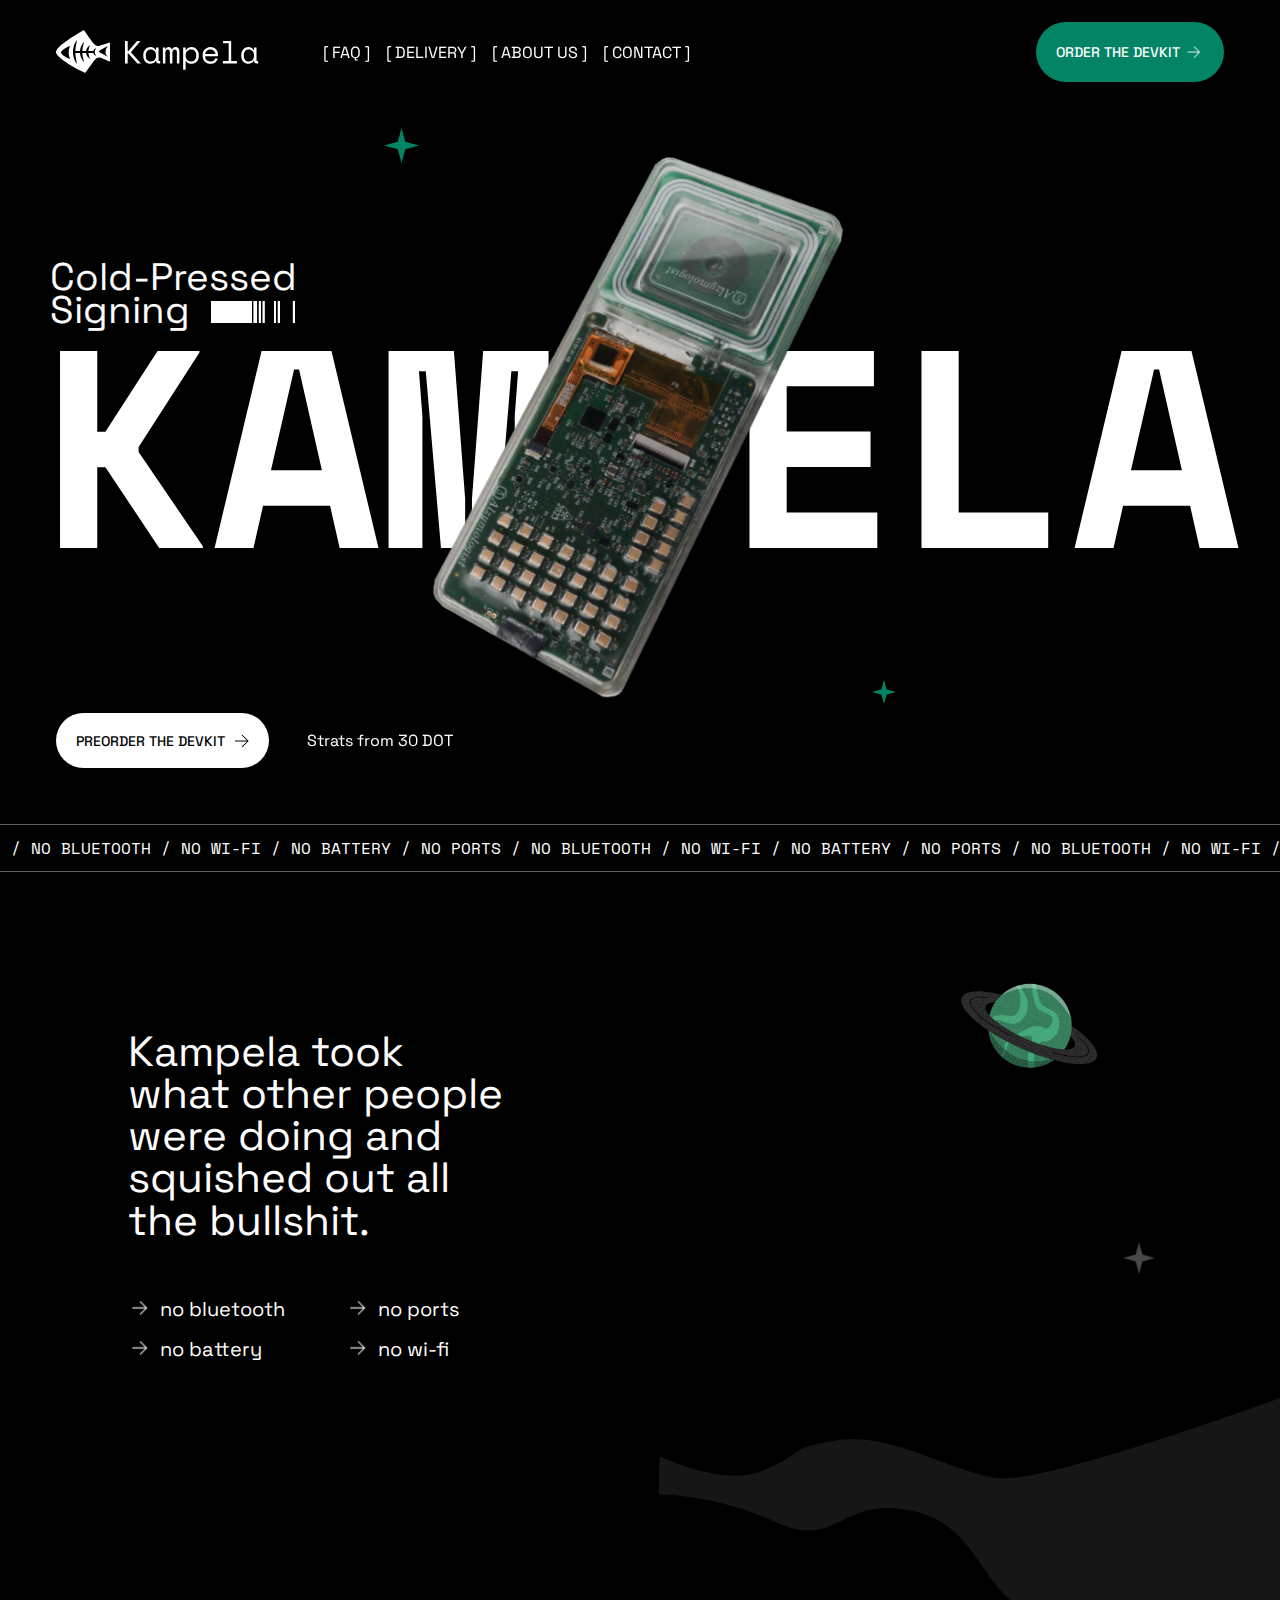
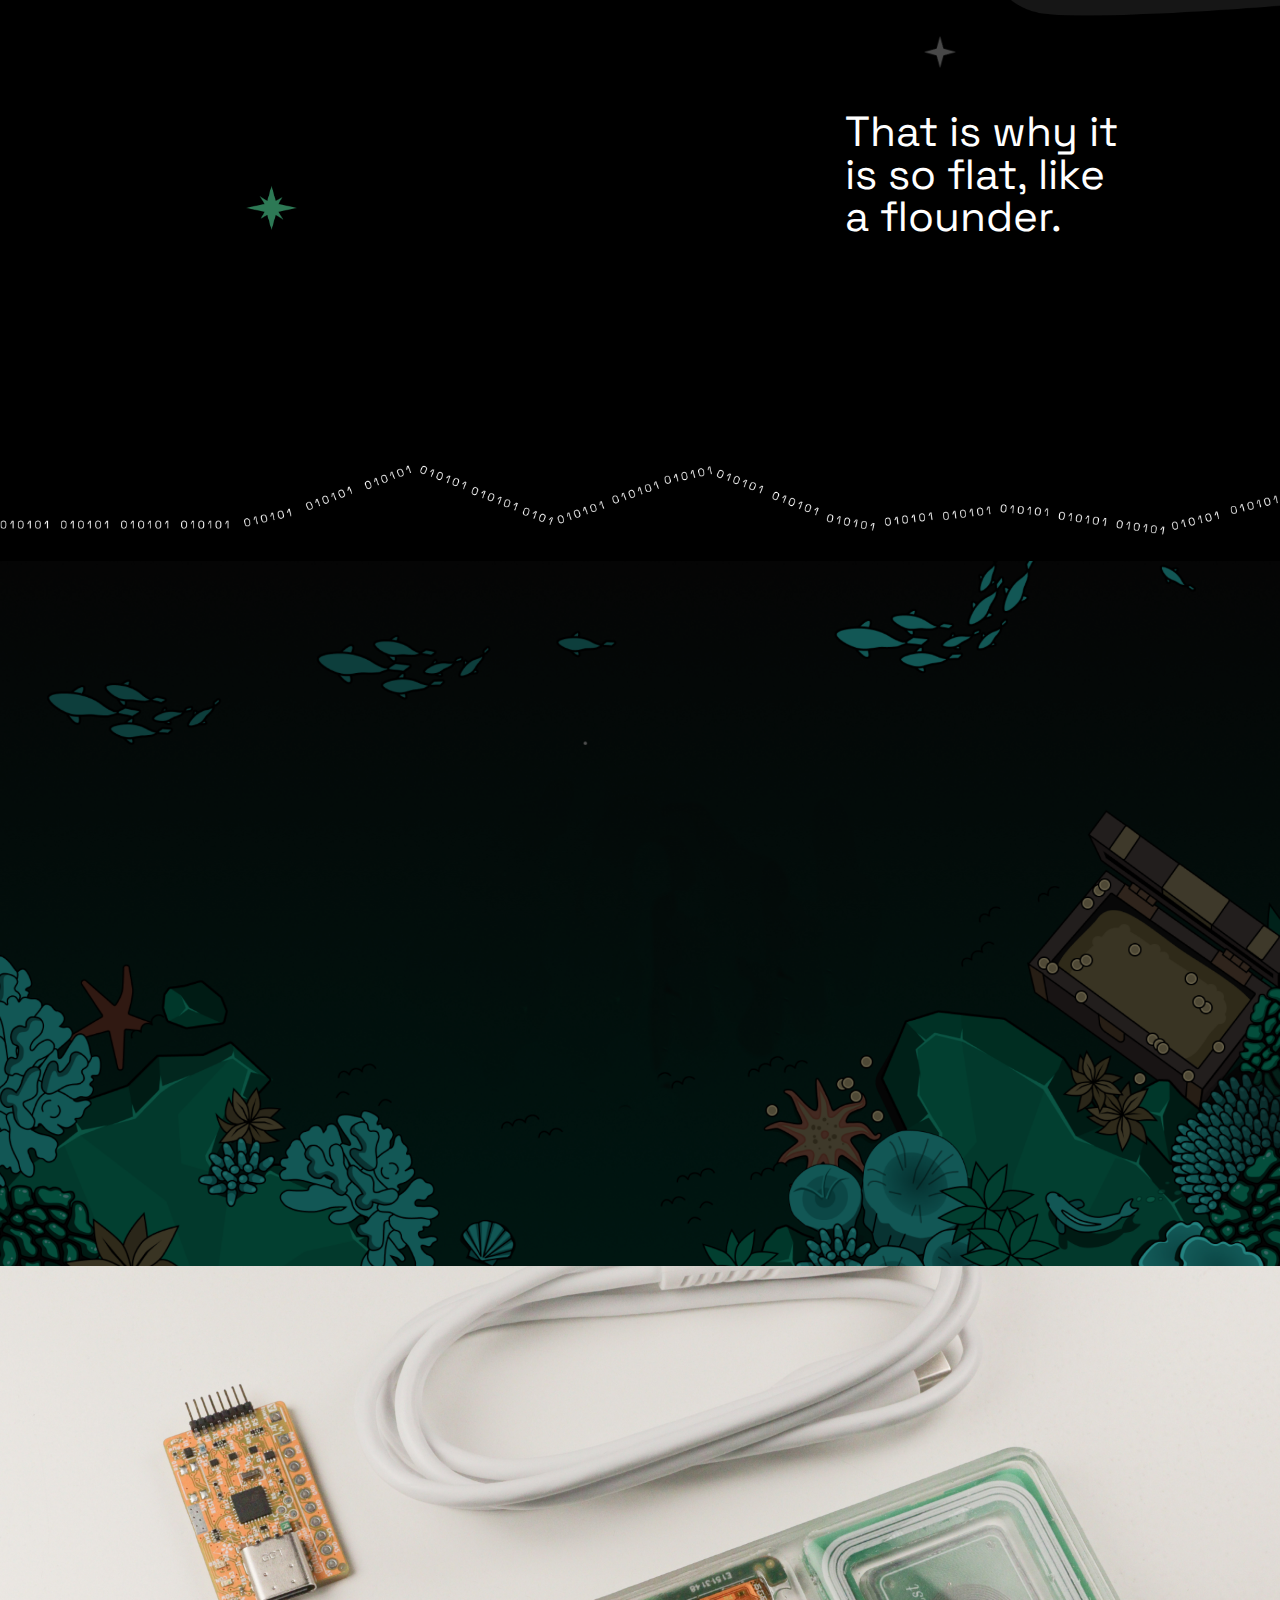
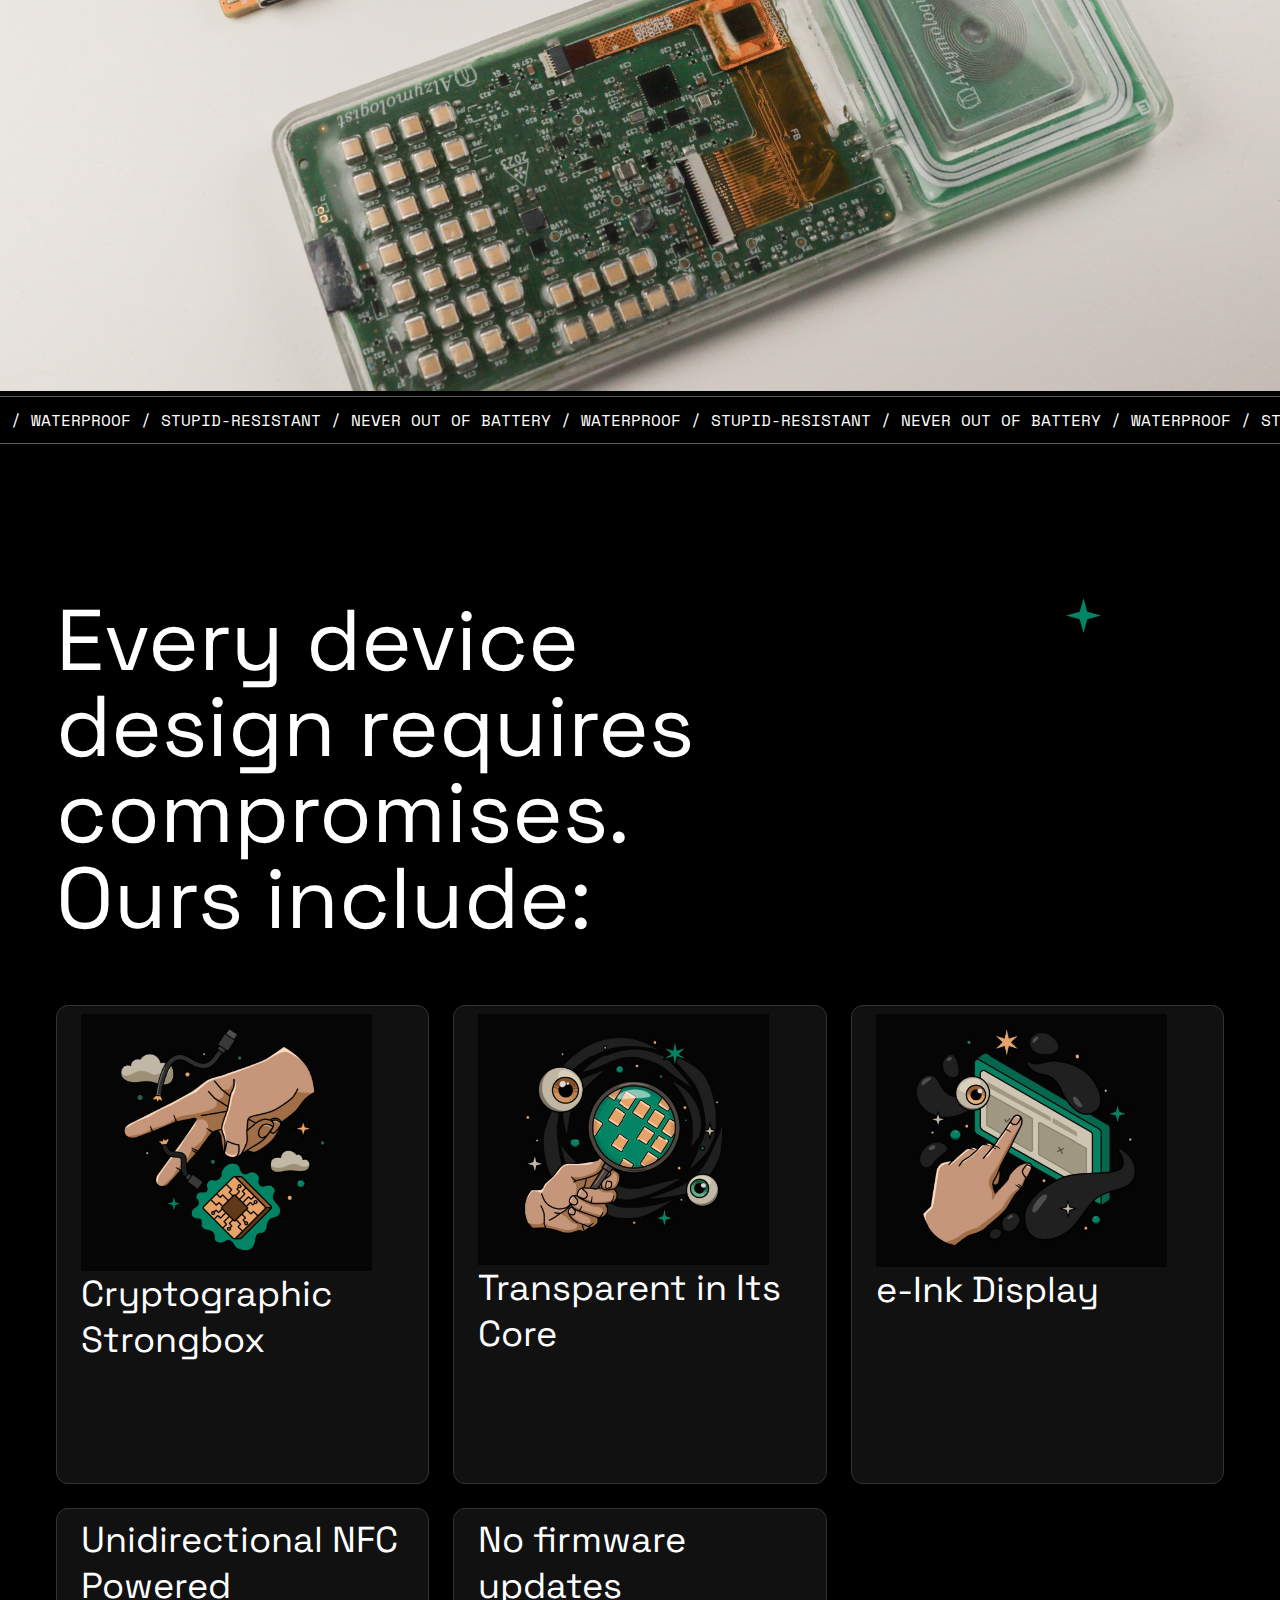
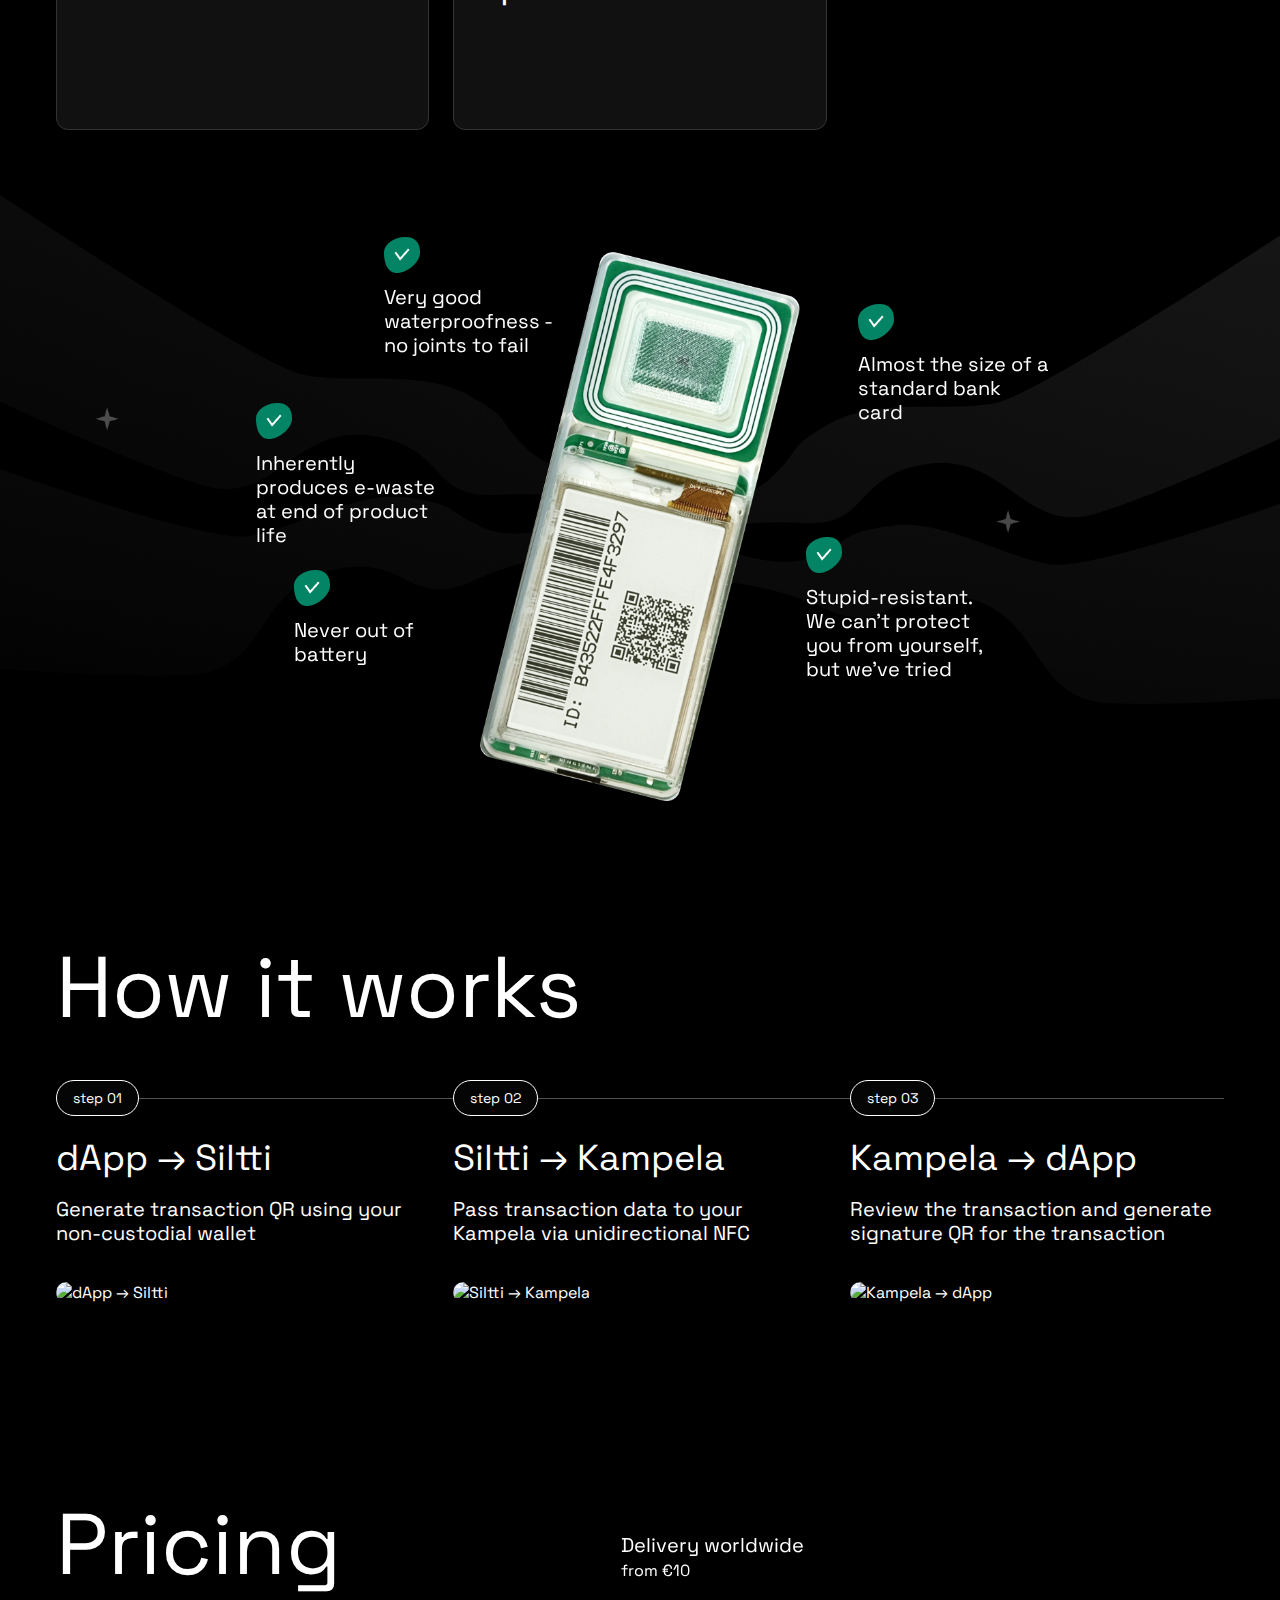
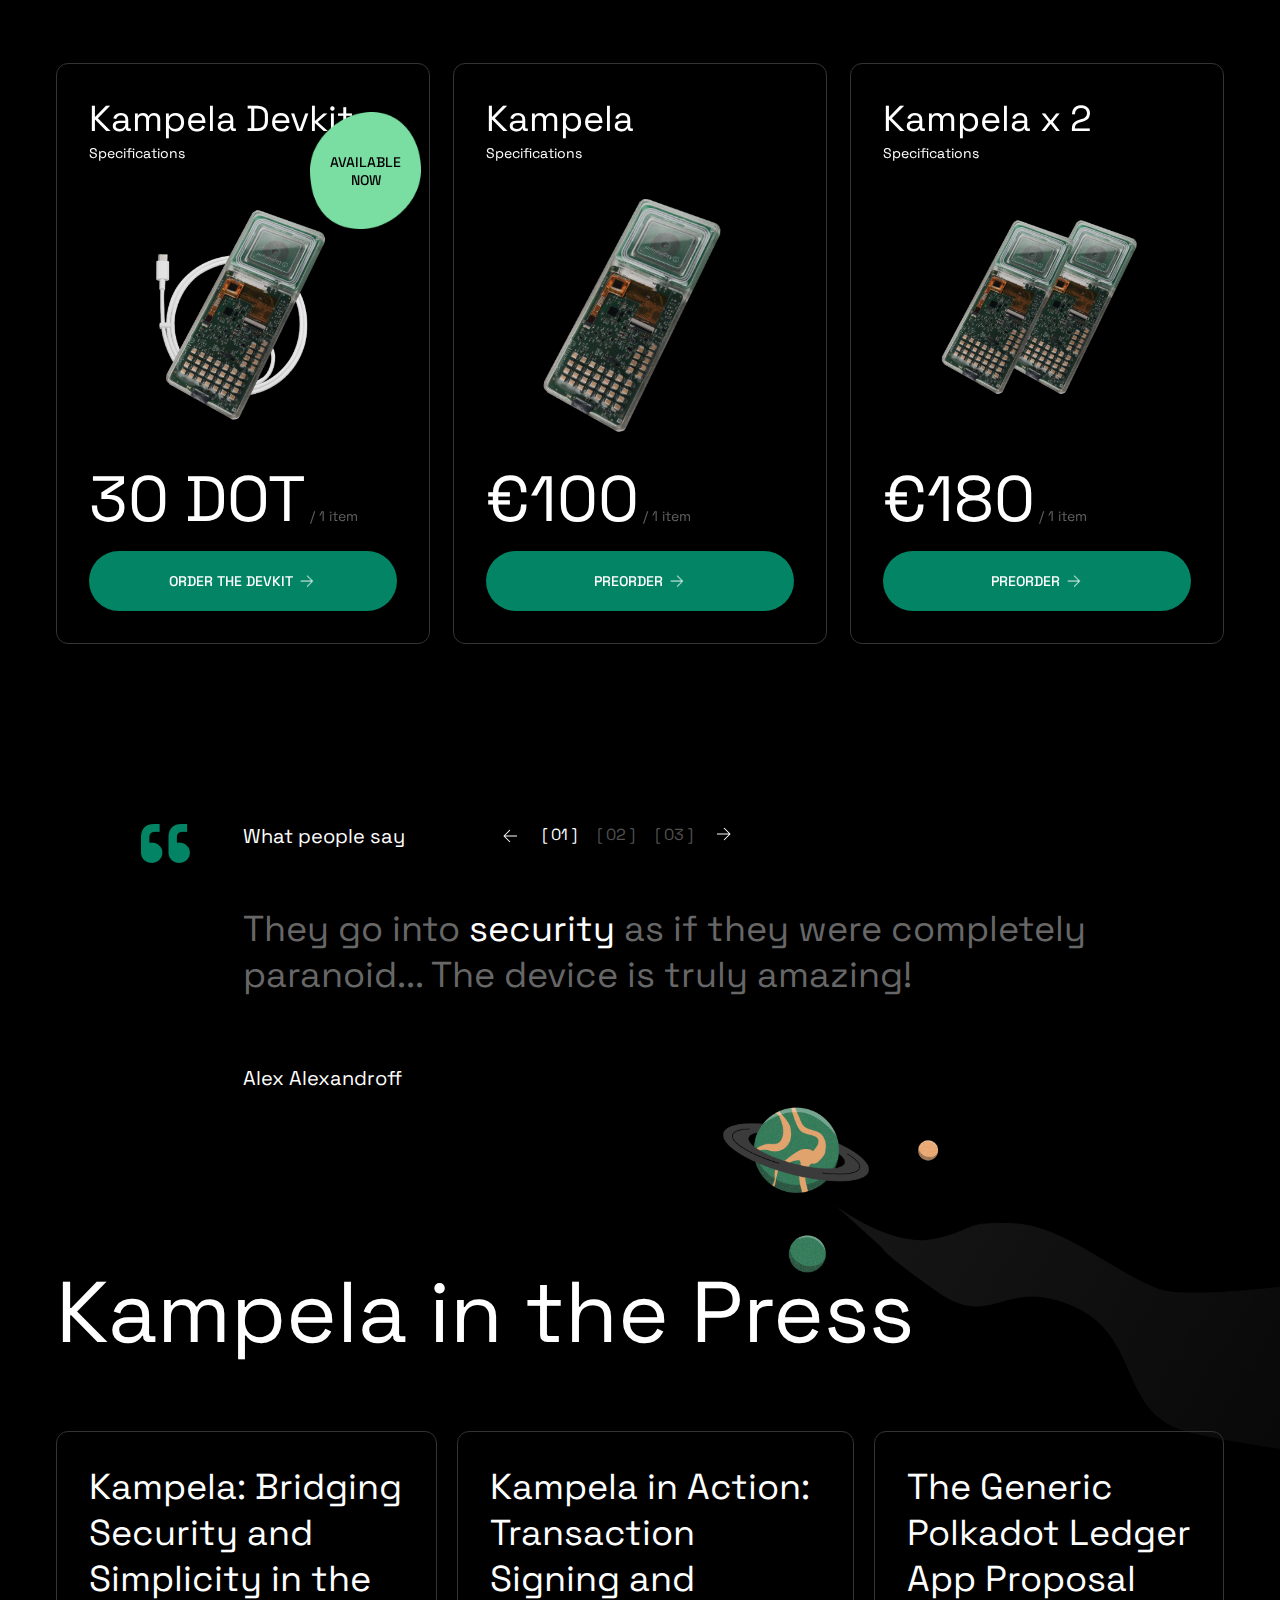
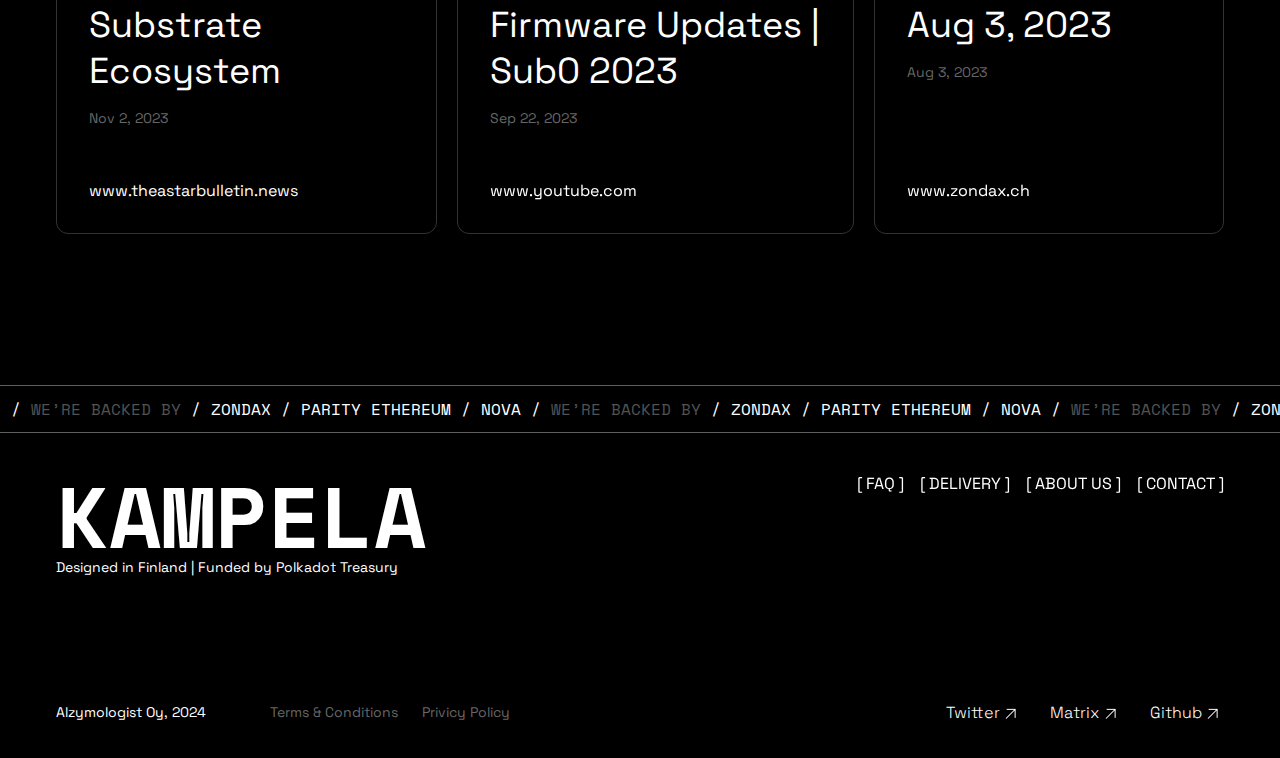
==== commit 3263c820: "Updated links for kampela in press" ====
--- a/index.html
+++ b/index.html
@@ -30,7 +30,7 @@
 
     <nav class="top-menu-overlay mobile">
       <div>
-        <button class="order-button white"><a>Order the devkit</a></button>
+        <button class="order-button white"><a href="https://shop.kampe.la/index.php?route=product/product&language=en-gb&product_id=50&path=59">Order the devkit</a></button>
         <menu class="main-menu hmenu">
           <li><a href="#">FAQ</a></li>
           <li><a href="#">Delivery</a></li>
@@ -47,9 +47,9 @@
 
 
     <!-- FIRST KAMPELA SCREEN -->
-    
+
     <div class="sweaming-kampela-container">
-    
+
       <div class="first-screen">
 
         <!-- TOP MENU FULL SCREEN-->
@@ -84,7 +84,7 @@
                   </div>
                 </a></li>
             </menu>
-            <button class="order-button"><a>Order the devkit</a></button>
+            <button class="order-button"><a href="https://shop.kampe.la/index.php?route=product/product&language=en-gb&product_id=50&path=59">Order the devkit</a></button>
           </div>
         </section>
 
@@ -96,7 +96,7 @@
           <h1 class="huge-title">Kampela</h1>
         </div>
         <div class="preorder-buttons">
-          <div class="order-button white"><a>Preorder the devkit</a></div>
+          <div class="order-button white"><a href="https://shop.kampe.la/index.php?route=product/product&language=en-gb&product_id=50&path=59">Preorder the devkit</a></div>
           <div id="starts-from"><a href="#" class="underline">Strats from 30 DOT</a></div>
         </div>
       </div>
@@ -132,10 +132,10 @@
         <div class="kampela-img mobile"><img src="img/kampela-mobile.png" alt="kampela"></div>
         <div id="about-text-block-2" class="text-h3">That is why it is so flat, like a flounder.</div>
       </div>
-    
+
       <div class="sweaming-kampela-mask">
         <img src="img/kampela.png" id="fixed-kampela" alt="Kampela" class="fixed-kampela-fish">
-      </div>    
+      </div>
      </div> <!-- sweaming-fish-container -->
 
     <!-- LAKE BOTTOM  -->
@@ -216,7 +216,7 @@
         <div id="check-block-5" class="check-block">Stupid-resistant. We can’t protect you from yourself, but we’ve
           tried</div>
       </div>
-      <button class="order-button mobile"><a>Order the devkit</a></button>
+      <button class="order-button mobile"><a href="https://shop.kampe.la/index.php?route=product/product&language=en-gb&product_id=50&path=59">Order the devkit</a></button>
     </div>
 
 
@@ -228,19 +228,19 @@
         <div class="work-step flex-col">
           <div class="step-number">step 01</div>
           <h4>dApp → Siltti</h4>
-          <div class="text-large">Generate transaction QR using your non-custodial wallet</div>
+          <div class="step-description text-large">Generate transaction QR using your non-custodial wallet</div>
           <div class="work-step-container"><img src="img/how-it-works/step1.png" alt="dApp → Siltti"></div>
         </div>
         <div class="work-step flex-col">
           <div class="step-number">step 02</div>
           <h4>Siltti → Kampela</h4>
-          <div class="text-large">Pass transaction data to your Kampela via unidirectional NFC</div>
+          <div class="step-description text-large">Pass transaction data to your Kampela via unidirectional NFC</div>
           <div class="work-step-container"><img src="img/how-it-works/step2.png" alt="Siltti → Kampela"></div>
         </div>
         <div class="work-step flex-col">
           <div class="step-number">step 03</div>
           <h4>Kampela → dApp</h4>
-          <div class="text-large">Review the transaction and generate signature QR for the transaction</div>
+          <div class="step-description text-large">Review the transaction and generate signature QR for the transaction</div>
           <div class="work-step-container"><img src="img/how-it-works/step3.png" alt="Kampela → dApp"></div>
         </div>
       </div>
@@ -311,13 +311,13 @@
               </table>
             </div>
             <div class="spec-footer">
-              <button class="order-button"><a>Order the devkit</a></button>
+              <button class="order-button"><a href="https://shop.kampe.la/index.php?route=product/product&language=en-gb&product_id=50&path=59">Order the devkit</a></button>
             </div>
           </div>
           <img src="img/prices/kampela-devkit.png" alt="Kampela Devkit">
           <div class="price-order">
             <div class="text-small"><span class="price">30 DOT</span> / 1 item</div>
-            <button class="order-button"><a>Order the devkit</a></button>
+            <button class="order-button"><a href="https://shop.kampe.la/index.php?route=product/product&language=en-gb&product_id=50&path=59">Order the devkit</a></button>
           </div>
         </div>
         <div id="kampela-price" class="product border-container flex-col">
@@ -372,13 +372,14 @@
               </table>
             </div>
             <div class="spec-footer">
-              <button class="order-button"><a>Order the devkit</a></button>
+              <button class="order-button"><a href="https://shop.kampe.la/index.php?route=product/product&language=en-gb&product_id=50&path=59">Order the devkit</a></button>
             </div>
           </div>
           <img src="img/prices/kampela.png" alt="Kampela">
           <div class="price-order">
             <div class="text-small"><span class="price">€100</span> / 1 item</div>
-            <button class="order-button white"><a>Preorder</a></button>
+              <button class="order-button no-active"><a>Preorder</a></button>
+            <!-- <button class="order-button white no-active"><a>Preorder</a></button> -->
           </div>
         </div>
         <div id="kampela-x2-price" class="product border-container flex-col">
@@ -433,13 +434,14 @@
               </table>
             </div>
             <div class="spec-footer">
-              <button class="order-button"><a>Order the devkit</a></button>
+              <button class="order-button"><a href="https://shop.kampe.la/index.php?route=product/product&language=en-gb&product_id=50&path=59">Order the devkit</a></button>
             </div>
           </div>
           <img src="img/prices/kampelax2.png" alt="Kampela x 2">
           <div class="price-order">
             <div class="text-small"><span class="price">€180</span> / 1 item</div>
-            <button class="order-button white"><a>Preorder</a></button>
+            <!-- <button class="order-button white no-active"><a>Preorder</a></button> -->
+            <button class="order-button no-active"><a>Preorder</a></button>
           </div>
         </div>
       </div>
@@ -470,7 +472,7 @@
           </div>
         </div>
         <div class="quote page-content">
-          <div class="quote-text">This device impresses with its <b>seamless integration of cutting-edge encryption</b> and 
+          <div class="quote-text">This device impresses with its <b>seamless integration of cutting-edge encryption</b> and
             distributed ledger technology, providing users with a <b>secure and transparent</b> platform for managing transactions.</div>
           <div class="author text-large">
             <!-- <img src="img/avatar.png" alt="quote-author-avatar"> -->
@@ -478,7 +480,7 @@
           </div>
         </div>
         <div class="quote page-content">
-          <div class="quote-text">Kampela sets a new standard in secure transaction management, <b>combining advanced 
+          <div class="quote-text">Kampela sets a new standard in secure transaction management, <b>combining advanced
             encryption techniques with blockchain technology</b> to deliver unparalleled reliability and trustworthiness.</div>
           <div class="author text-large">
             <!-- <img src="img/avatar.png" alt="quote-author-avatar"> -->
@@ -497,30 +499,22 @@
             <h4>Kampela: Bridging Security and Simplicity in the Substrate Ecosystem</h4>
             <div class="press-item-date text-small">Nov 2, 2023</div>
           </div>
-          <div class="press-item-link"><a href="#" class="text-medium underline">www.theastarbulletin.news</a></div>
+          <div class="press-item-link"><a href="https://theastarbulletin.news/kampela-bridging-security-and-simplicity-in-the-substrate-ecosystem-935863aa628f" class="text-medium underline"  target="_blank">www.theastarbulletin.news</a></div>
         </article>
         <article class="press-block border-container flex-col">
           <div class="press-item-title">
             <h4>Kampela in Action: Transaction Signing and Firmware Updates | Sub0 2023</h4>
             <div class="press-item-date text-small">Sep 22, 2023</div>
           </div>
-          <div class="press-item-link"><a href="#" class="text-medium underline">www.youtube.com</a></div>
+          <div class="press-item-link"><a href="https://www.youtube.com/watch?v=0epi-r4ndjA" class="text-medium underline" target="_blank">www.youtube.com</a></div>
         </article>
         <article class="press-block border-container flex-col">
           <div class="press-item-title">
             <h4>The Generic Polkadot Ledger App Proposal Aug 3, 2023</h4>
             <div class="press-item-date text-small">Aug 3, 2023</div>
           </div>
-          <div class="press-item-link"><a href="#" class="text-medium underline">www.zondax.ch</a></div>
+          <div class="press-item-link"><a href="https://zondax.ch/blog/the-generic-polkadot-ledger-app-proposal" class="text-medium underline" target="_blank">www.zondax.ch</a></div>
         </article>
-        <article class="press-block border-container flex-col">
-          <div class="press-item-title">
-            <h4>Kampela: Bridging Security and Simplicity in the Substrate Ecosystem</h4>
-            <div class="press-item-date text-small">Nov 2, 2023</div>
-          </div>
-          <div class="press-item-link"><a href="#" class="text-medium underline">www.theastarbulletin.news</a></div>
-        </article>
-
       </div>
     </div>
 
@@ -592,4 +586,4 @@
 
 </body>
 
-</html>+</html>
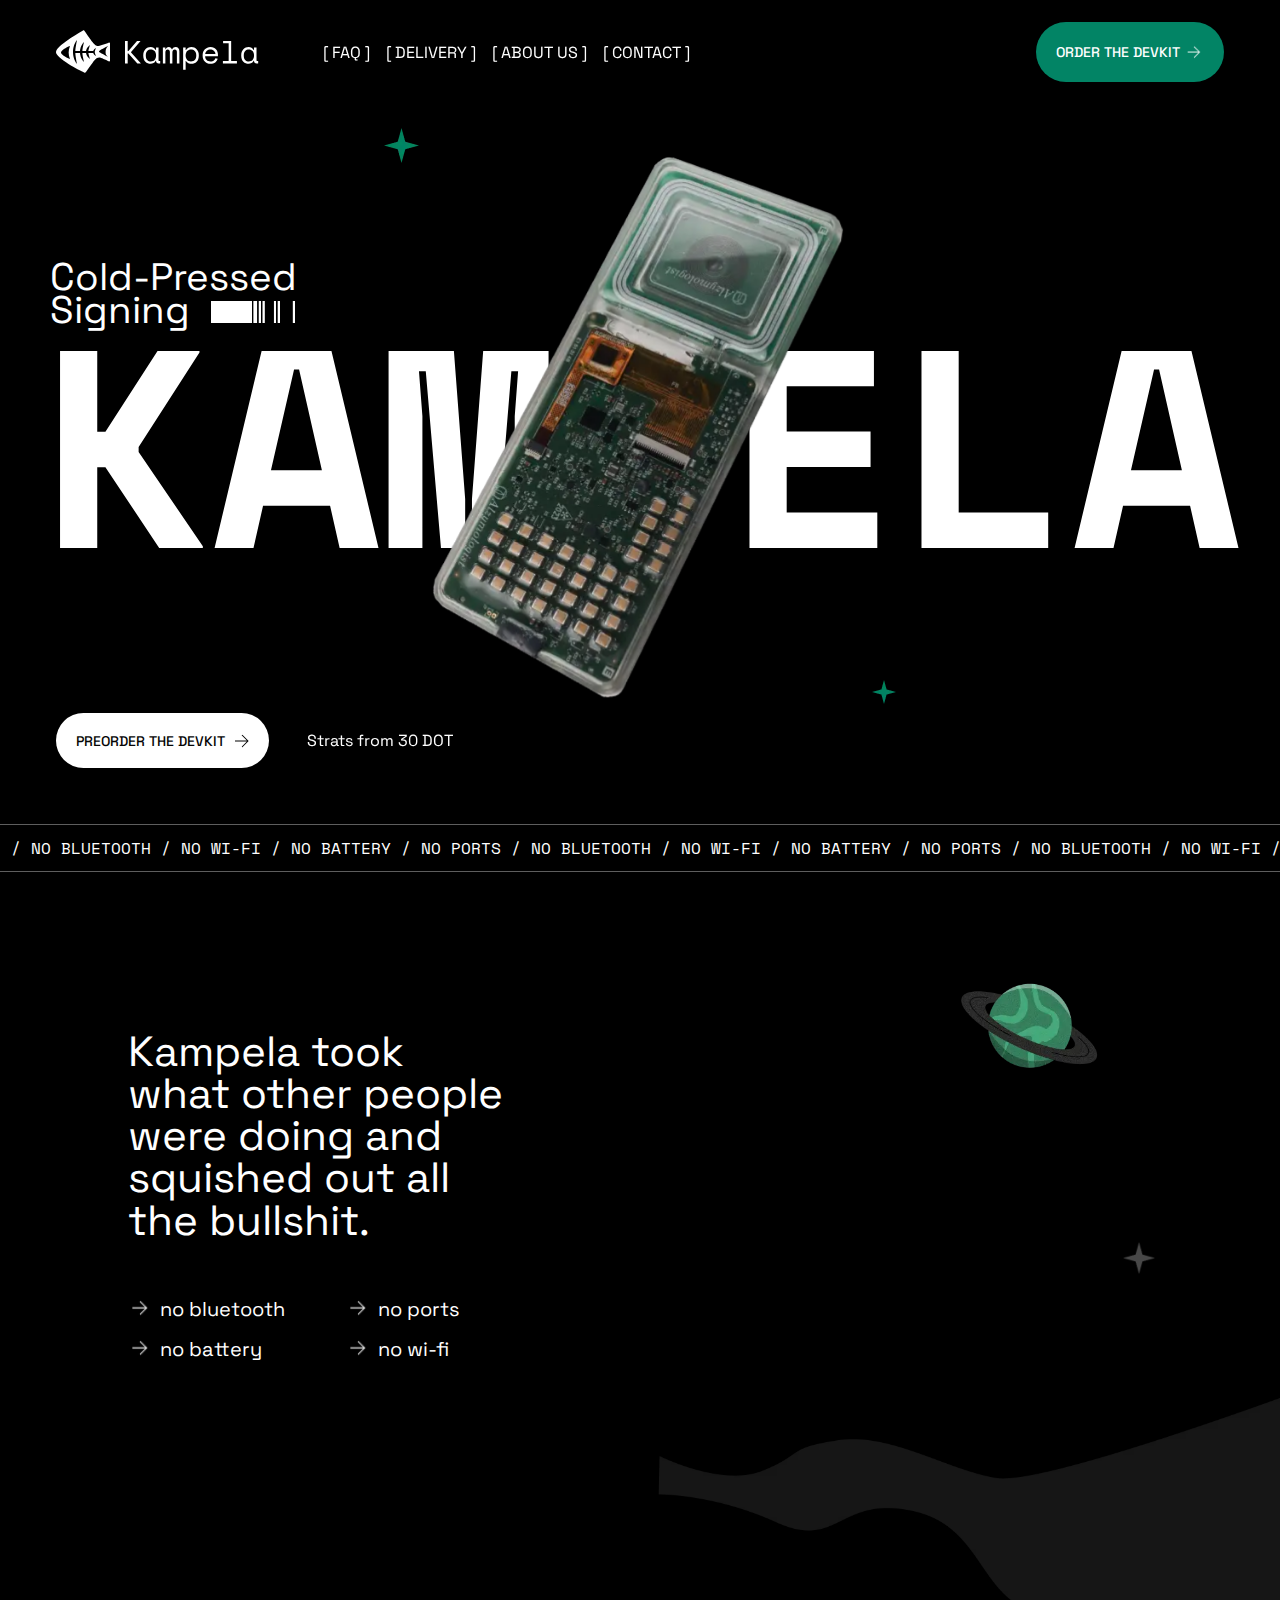
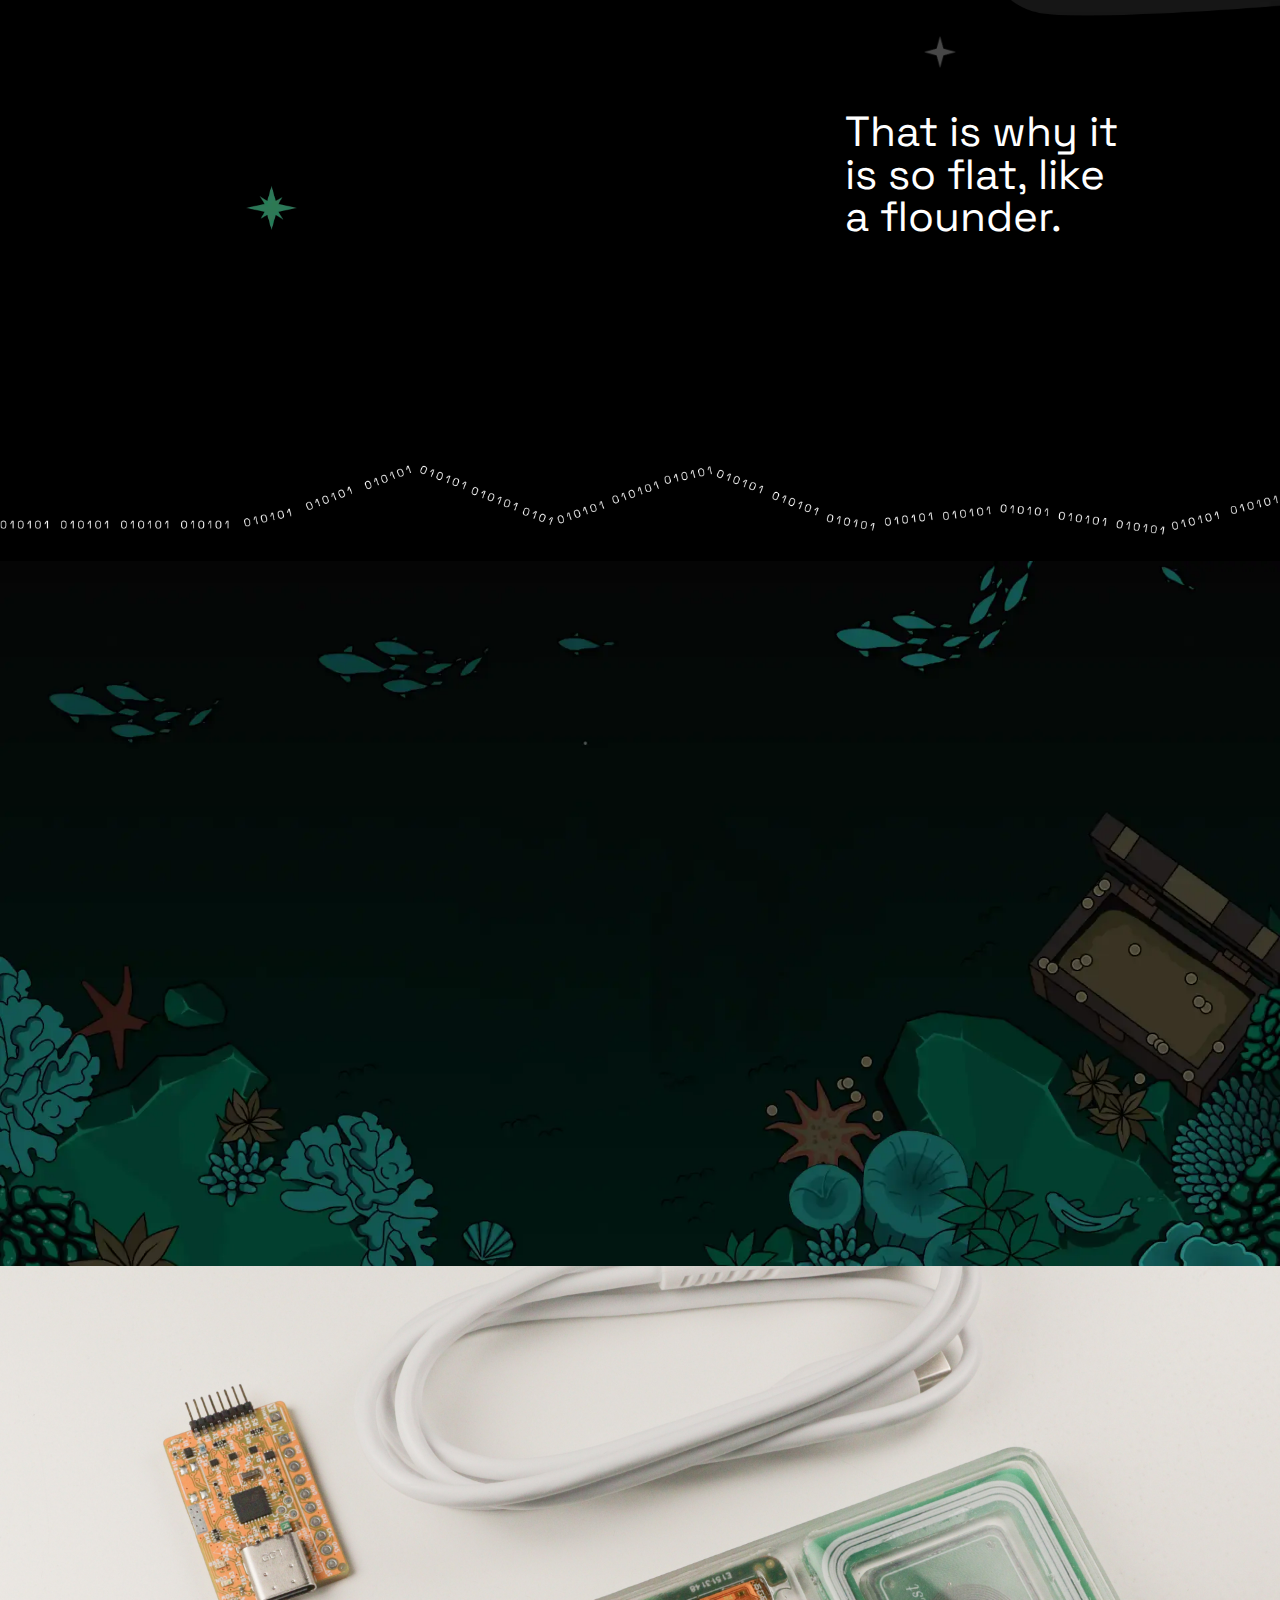
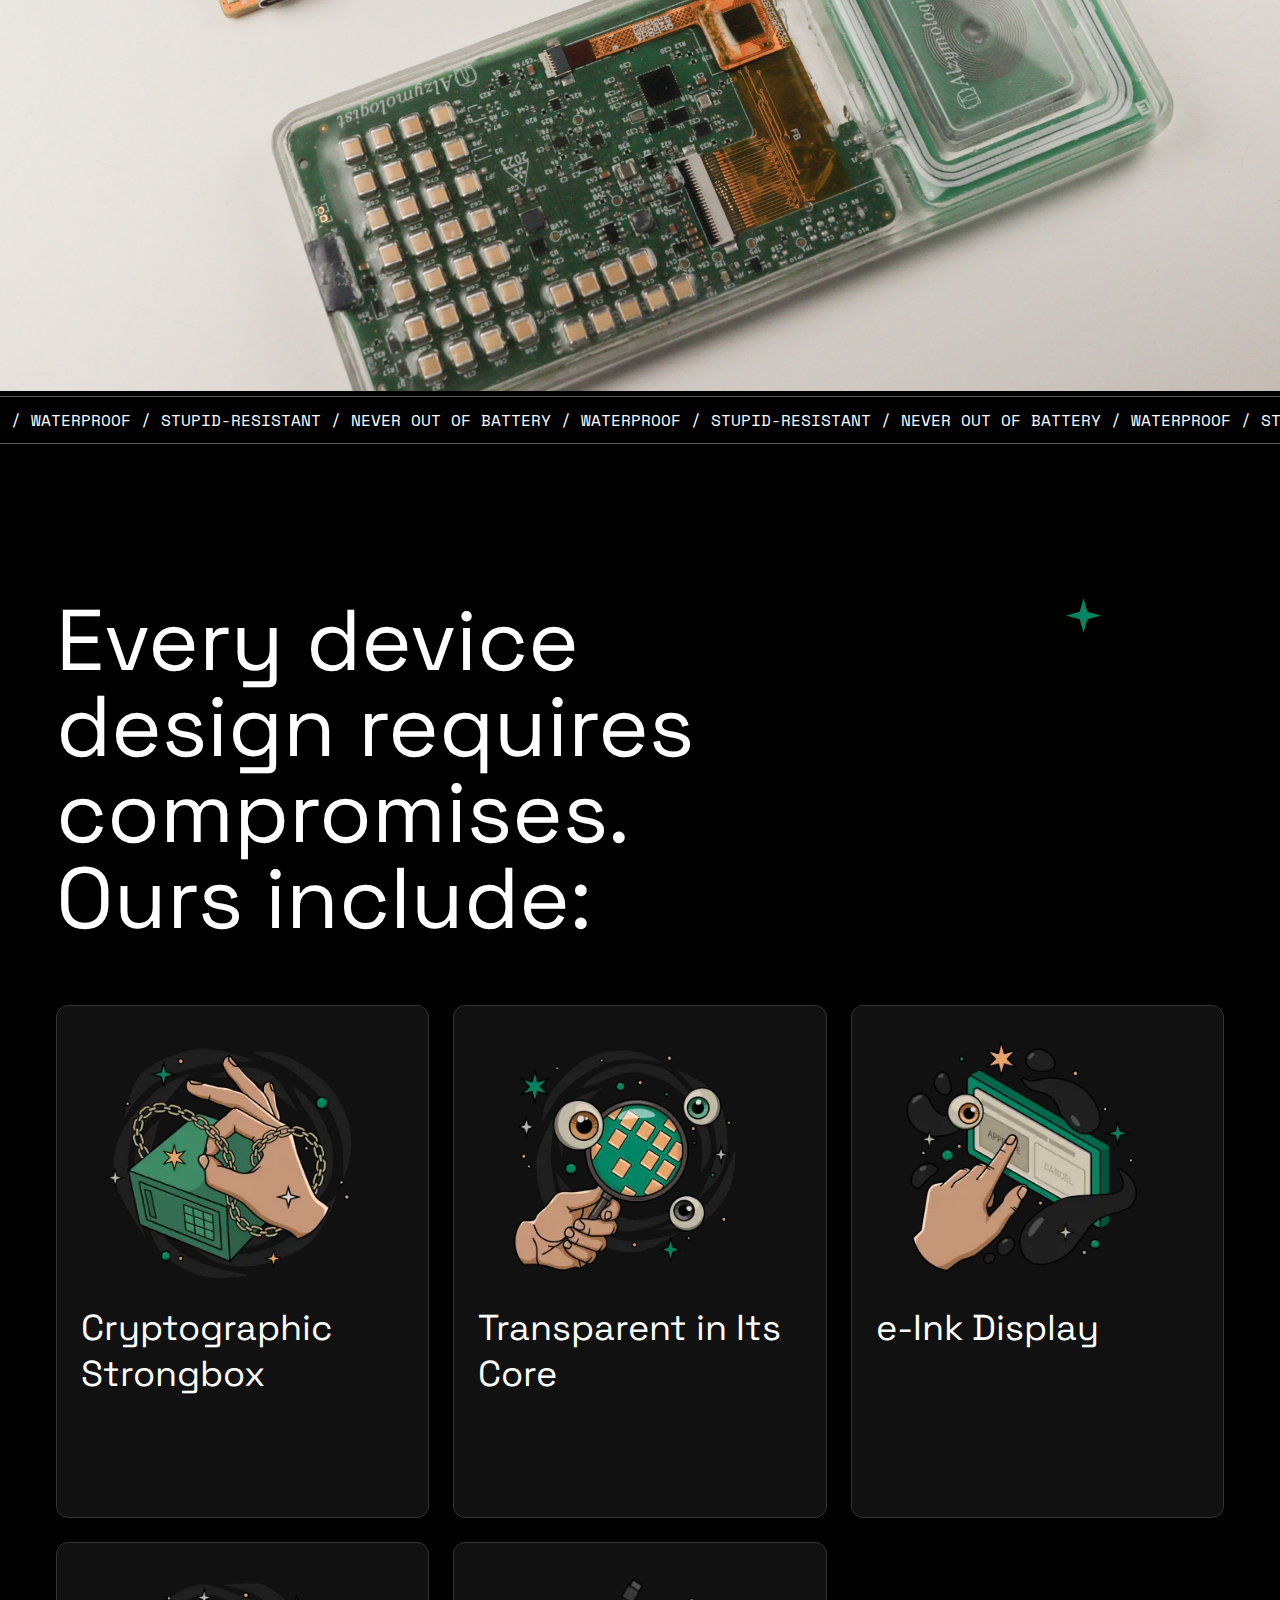
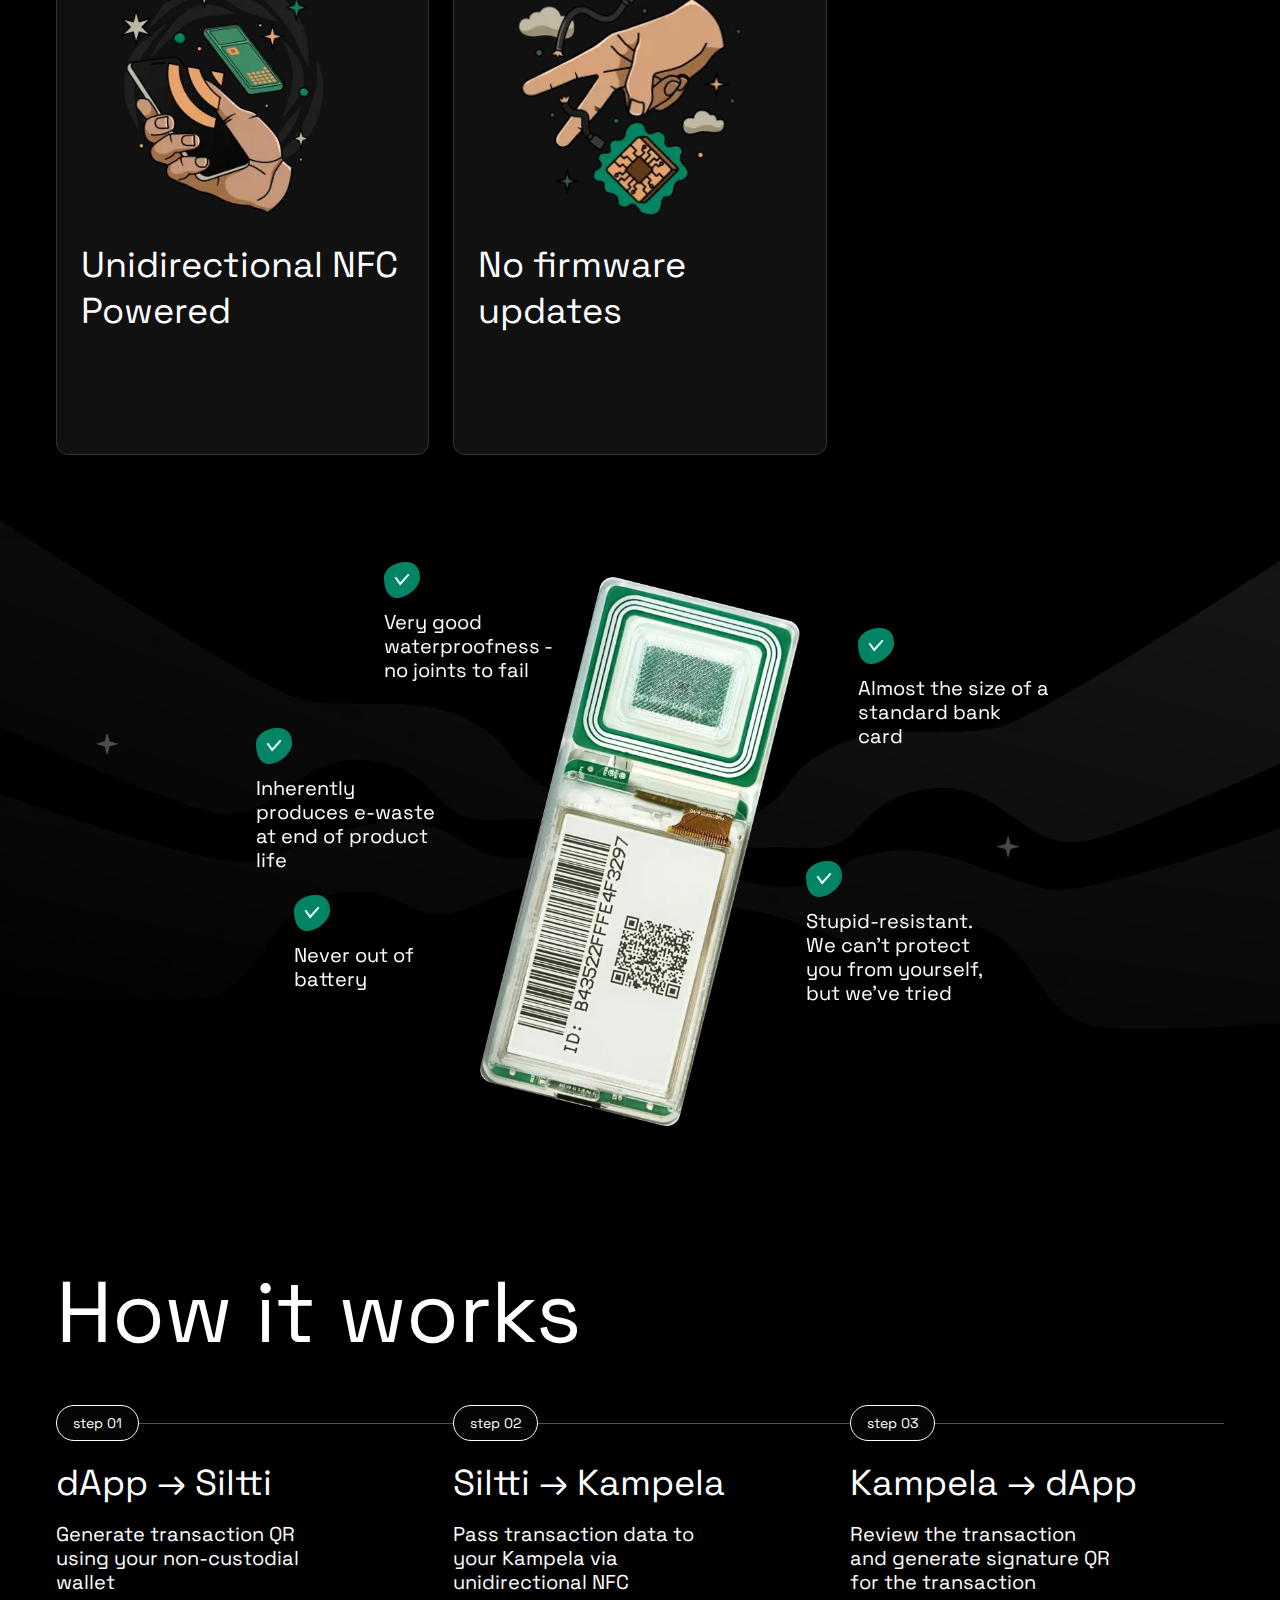
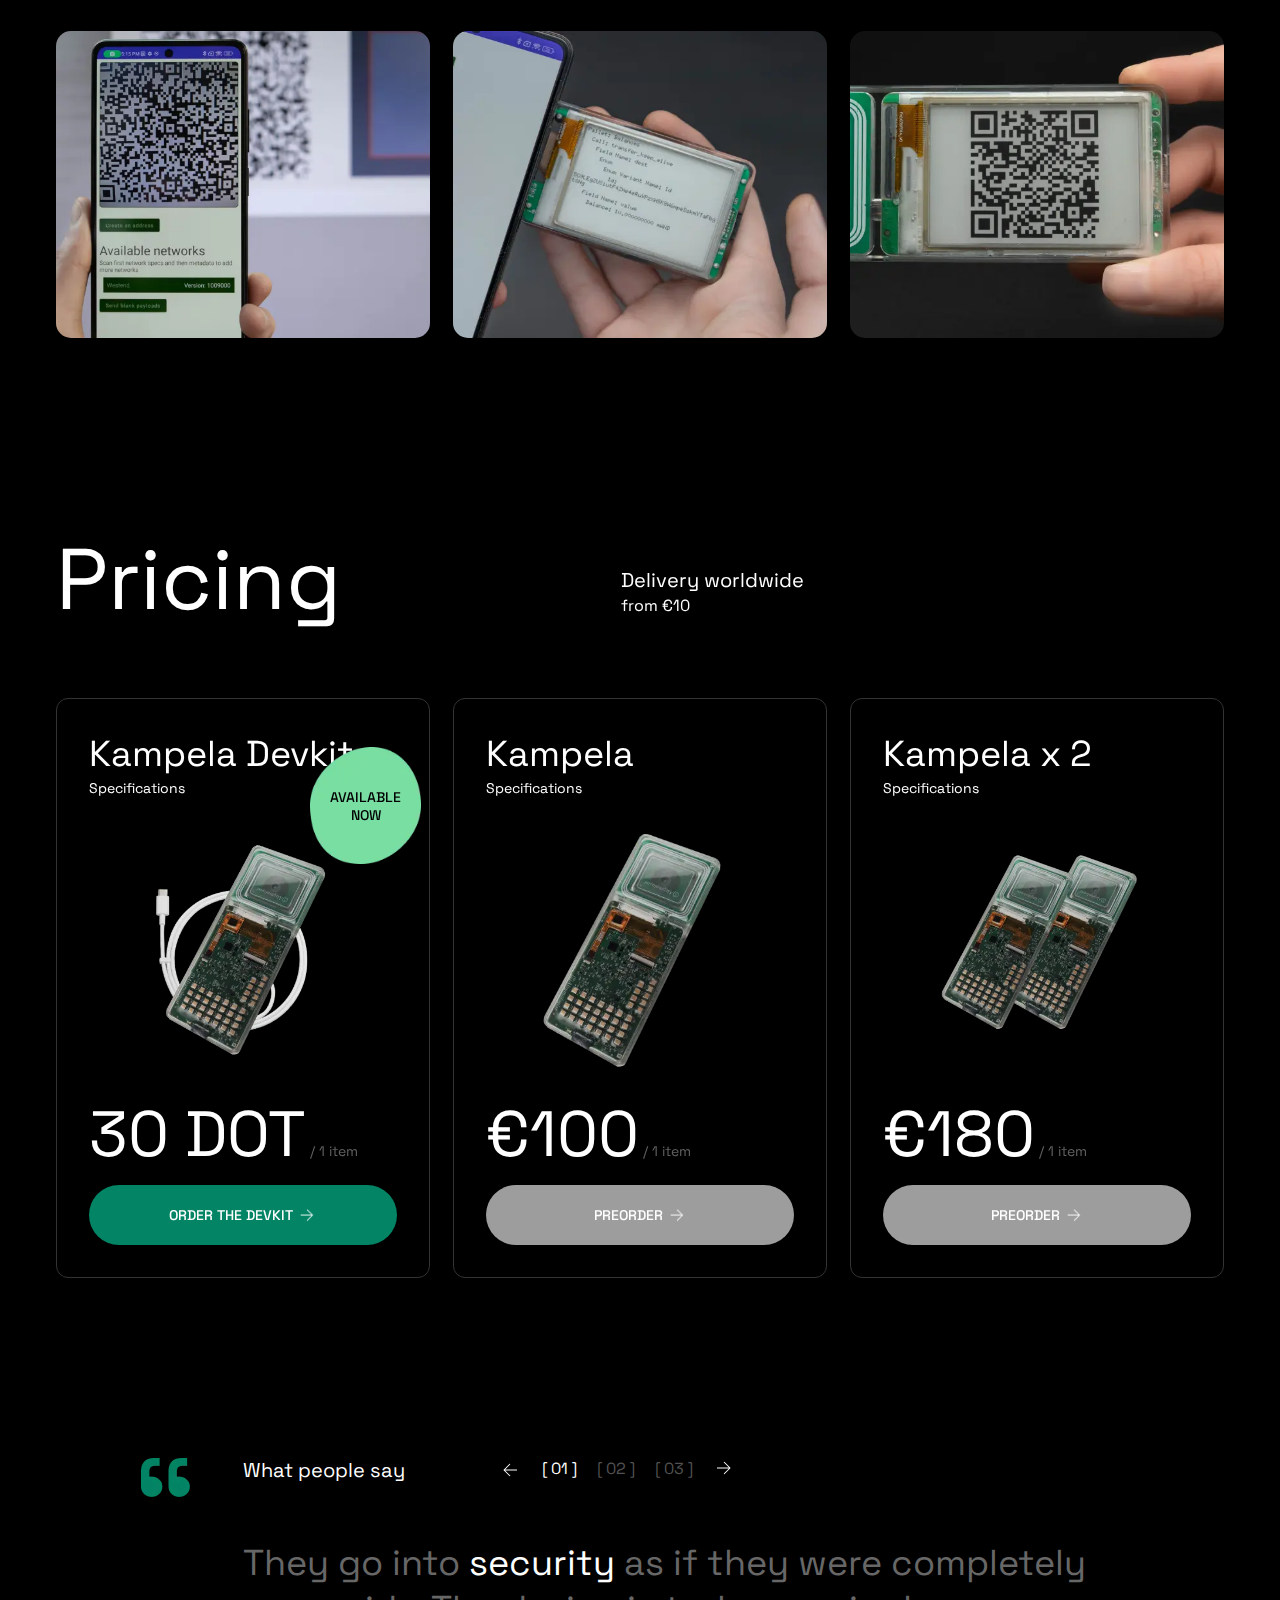
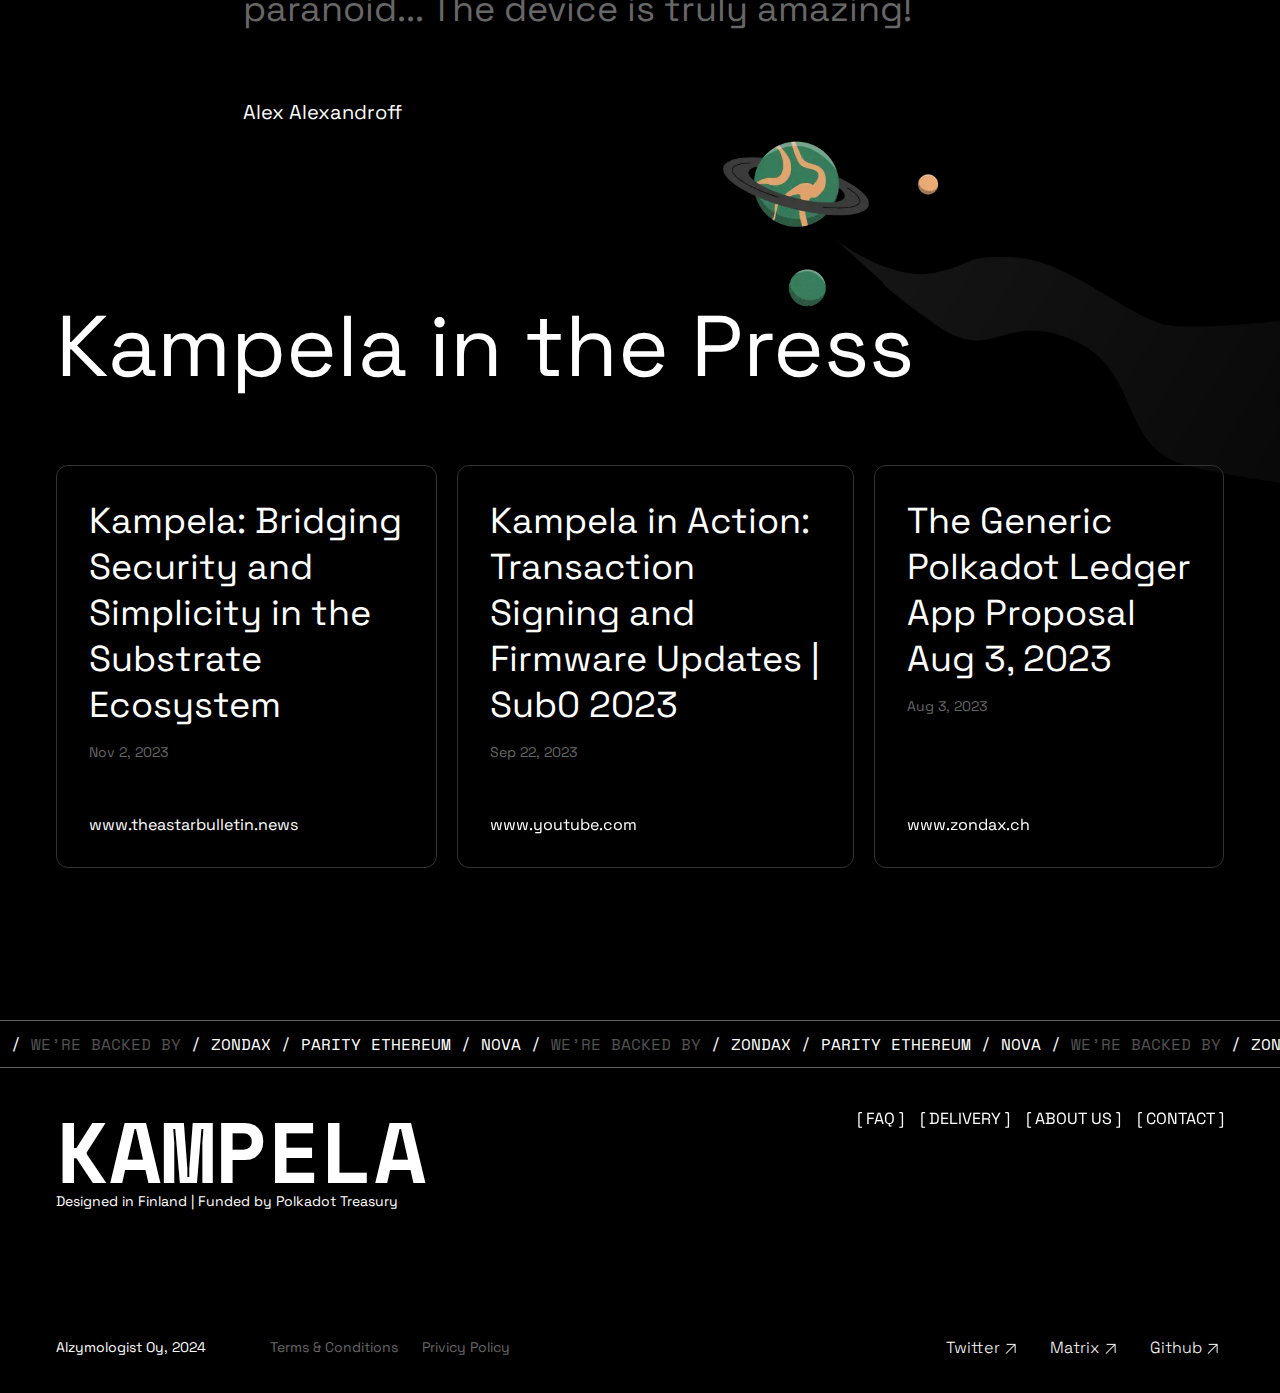
==== commit f41fb5e1: "Merge pull request #4 from lleokaganov/master" ====
--- a/index.html
+++ b/index.html
@@ -10,7 +10,7 @@
   <link
     href="https://fonts.googleapis.com/css2?family=Space+Grotesk:wght@300;400;500&family=Space+Mono:wght@400;700&display=swap"
     rel="stylesheet">
-  <link rel="stylesheet" href="css/style.css">
+  <link rel="stylesheet" href="css/style.css?2">
   <script src="js/main.js" defer></script>
   <title>Kampela</title>
   <link rel="shortcut icon" href="favicon.ico" type="image/x-icon">
@@ -34,8 +34,8 @@
         <menu class="main-menu hmenu">
           <li><a href="#">FAQ</a></li>
           <li><a href="#">Delivery</a></li>
-          <li><a href="#">About us</a></li>
-          <li><a href="#">Contact</a></li>
+          <li><a href="https://www.zymologia.fi/info/about/" target="_blank">About us</a></li>
+          <li><a href="mailto:contact@zymologia.fi">Contact</a></li>
         </menu>
       </div>
       <menu class="link-menu hmenu">
@@ -59,8 +59,8 @@
             <nav class="main-menu hmenu">
               <li><a href="#">FAQ</a></li>
               <li><a href="#">Delivery</a></li>
-              <li><a href="#">About us</a></li>
-              <li><a href="#">Contact</a></li>
+              <li><a href="https://www.zymologia.fi/info/about/" target="_blank">About us</a></li>
+              <li><a href="mailto:contact@zymologia.fi">Contact</a></li>
             </nav>
           </div>
           <div class="right-container">
@@ -92,7 +92,7 @@
 
         <!-- FIRST SCREEN CONTENT-->
         <div class="headline">
-          <div class="description">Cold-Pressed<br>Signing <img src="img/lines-icon.png"></div>
+          <div class="description">Cold-Pressed<br>Signing <img src="img/lines-icon.webp"></div>
           <h1 class="huge-title">Kampela</h1>
         </div>
         <div class="preorder-buttons">
@@ -129,12 +129,12 @@
             </menu>
           </div>
         </div>
-        <div class="kampela-img mobile"><img src="img/kampela-mobile.png" alt="kampela"></div>
+        <div class="kampela-img mobile"><img src="img/kampela-mobile.webp" alt="kampela"></div>
         <div id="about-text-block-2" class="text-h3">That is why it is so flat, like a flounder.</div>
       </div>
 
       <div class="sweaming-kampela-mask">
-        <img src="img/kampela.png" id="fixed-kampela" alt="Kampela" class="fixed-kampela-fish">
+        <img src="img/kampela.webp" id="fixed-kampela" alt="Kampela" class="fixed-kampela-fish">
       </div>
      </div> <!-- sweaming-fish-container -->
 
@@ -142,7 +142,7 @@
     <div id="kambala-screen">
       <div class="binline-wave"></div>
       <div class="sweaming-fish-mask full-screen">
-        <img src="img/kambala-new.png" id="fixed-fish" alt="Kampela is so flat like a Flounder" class="fixed-kampela-fish">
+        <img src="img/kambala-new.webp" id="fixed-fish" alt="Kampela is so flat like a Flounder" class="fixed-kampela-fish">
       </div>
     </div>
 
@@ -168,35 +168,35 @@
       <h2>Every device design requires compromises. <br />Ours include:</h2>
       <div id="features-container">
         <div class="feature-block border-container">
-          <img class="feature-picture" src="img/features/crypto-strongbox.jpg" alt="">
+          <img class="feature-picture" src="img/features/crypto-strongbox.webp" alt="">
           <div class="feature-text">
             <h4>Cryptographic Strongbox</h4>
             <p class="text-large">Unmatched encryption for ultimate data security and peace of mind</p>
             </div>
         </div>
         <div class="feature-block border-container">
-          <img class="feature-picture" src="img/features/transparent.jpg" alt="">
+          <img class="feature-picture" src="img/features/transparent.webp" alt="">
           <div class="feature-text">
             <h4>Transparent in Its Core</h4>
             <p class="text-large">Open-source design and see through corpus for trust and integrity</p>
           </div>
         </div>
         <div class="feature-block border-container">
-          <img class="feature-picture" src="img/features/eink.jpg" alt="">
+          <img class="feature-picture" src="img/features/eink.webp" alt="">
           <div class="feature-text">
             <h4>e-Ink Display</h4>
             <p class="text-large">Low-power display technology, perfect for crisp, energy-efficient viewing</p>
           </div>
         </div>
         <div class="feature-block border-container">
-          <img class="feature-picture" src="img/features/unidirectional-NFC-powered.png" alt="">
+          <img class="feature-picture" src="img/features/unidirectional-NFC-powered.webp" alt="">
           <div class="feature-text">
             <h4>Unidirectional NFC Powered</h4>
             <p class="text-large">Battery-free, chargeless power for seamless, hassle-free transactions</p>
           </div>
         </div>
         <div class="feature-block border-container">
-          <img class="feature-picture" src="img/features/no-firmware.png" alt="">
+          <img class="feature-picture" src="img/features/no-firmware.webp" alt="">
           <div class="feature-text">
             <h4>No firmware updates</h4>
             <p class="text-large">Updating Kampela's firmware is intentionally disabled to minimize security risks</p>
@@ -207,7 +207,7 @@
 
     <!-- CHECK-FEATURES SCREEN -->
     <div id='check-screen'>
-      <img src="img/check-screen-kampela.png" alt="kampela">
+      <img src="img/check-screen-kampela.webp" alt="kampela">
       <div class="check-blocks scrollable for-mobile">
         <div id="check-block-1" class="check-block">Very good waterproofness -<br />no joints to fail</div>
         <div id="check-block-2" class="check-block">Inherently produces e-waste at end of product life</div>
@@ -229,19 +229,19 @@
           <div class="step-number">step 01</div>
           <h4>dApp → Siltti</h4>
           <div class="step-description text-large">Generate transaction QR using your non-custodial wallet</div>
-          <div class="work-step-container"><img src="img/how-it-works/step1.png" alt="dApp → Siltti"></div>
+          <div class="work-step-container"><img src="img/how-it-works/step1.webp" alt="dApp → Siltti"></div>
         </div>
         <div class="work-step flex-col">
           <div class="step-number">step 02</div>
           <h4>Siltti → Kampela</h4>
           <div class="step-description text-large">Pass transaction data to your Kampela via unidirectional NFC</div>
-          <div class="work-step-container"><img src="img/how-it-works/step2.png" alt="Siltti → Kampela"></div>
+          <div class="work-step-container"><img src="img/how-it-works/step2.webp" alt="Siltti → Kampela"></div>
         </div>
         <div class="work-step flex-col">
           <div class="step-number">step 03</div>
           <h4>Kampela → dApp</h4>
           <div class="step-description text-large">Review the transaction and generate signature QR for the transaction</div>
-          <div class="work-step-container"><img src="img/how-it-works/step3.png" alt="Kampela → dApp"></div>
+          <div class="work-step-container"><img src="img/how-it-works/step3.webp" alt="Kampela → dApp"></div>
         </div>
       </div>
     </div>
@@ -314,7 +314,7 @@
               <button class="order-button"><a href="https://shop.kampe.la/index.php?route=product/product&language=en-gb&product_id=50&path=59">Order the devkit</a></button>
             </div>
           </div>
-          <img src="img/prices/kampela-devkit.png" alt="Kampela Devkit">
+          <img src="img/prices/kampela-devkit.webp" alt="Kampela Devkit">
           <div class="price-order">
             <div class="text-small"><span class="price">30 DOT</span> / 1 item</div>
             <button class="order-button"><a href="https://shop.kampe.la/index.php?route=product/product&language=en-gb&product_id=50&path=59">Order the devkit</a></button>
@@ -375,7 +375,7 @@
               <button class="order-button"><a href="https://shop.kampe.la/index.php?route=product/product&language=en-gb&product_id=50&path=59">Order the devkit</a></button>
             </div>
           </div>
-          <img src="img/prices/kampela.png" alt="Kampela">
+          <img src="img/prices/kampela.webp" alt="Kampela">
           <div class="price-order">
             <div class="text-small"><span class="price">€100</span> / 1 item</div>
               <button class="order-button no-active"><a>Preorder</a></button>
@@ -437,7 +437,7 @@
               <button class="order-button"><a href="https://shop.kampe.la/index.php?route=product/product&language=en-gb&product_id=50&path=59">Order the devkit</a></button>
             </div>
           </div>
-          <img src="img/prices/kampelax2.png" alt="Kampela x 2">
+          <img src="img/prices/kampelax2.webp" alt="Kampela x 2">
           <div class="price-order">
             <div class="text-small"><span class="price">€180</span> / 1 item</div>
             <!-- <button class="order-button white no-active"><a>Preorder</a></button> -->
@@ -454,20 +454,20 @@
         <div id="quotes-header">
           <div id="quotes-title" class="text-large">What people say</div>
           <div class="pages-nav">
-            <a id="previous-page"><img src="img/arrow-left.png" alt="previous quote"></a>
+            <a id="previous-page"><img src="img/arrow-left.webp" alt="previous quote"></a>
             <menu>
               <li class="active-page">[ 01 ]</li>
               <li>[ 02 ]</li>
               <li>[ 03 ]</li>
             </menu>
-            <a id="next-page"><img src="img/arrow-right.png" alt="next quote"></a>
+            <a id="next-page"><img src="img/arrow-right.webp" alt="next quote"></a>
           </div>
         </div>
         <div class="quote page-content active">
           <div class="quote-text">They go into <b>security</b> as if they were completely paranoid... The device is truly
             amazing!</div>
           <div class="author text-large">
-            <!-- <img src="img/avatar.png" alt="quote-author-avatar"> -->
+            <!-- <img src="img/avatar.webp" alt="quote-author-avatar"> -->
             <span>Alex Alexandroff</span>
           </div>
         </div>
@@ -475,7 +475,7 @@
           <div class="quote-text">This device impresses with its <b>seamless integration of cutting-edge encryption</b> and
             distributed ledger technology, providing users with a <b>secure and transparent</b> platform for managing transactions.</div>
           <div class="author text-large">
-            <!-- <img src="img/avatar.png" alt="quote-author-avatar"> -->
+            <!-- <img src="img/avatar.webp" alt="quote-author-avatar"> -->
             <span>Kirill Puff</span>
           </div>
         </div>
@@ -483,7 +483,7 @@
           <div class="quote-text">Kampela sets a new standard in secure transaction management, <b>combining advanced
             encryption techniques with blockchain technology</b> to deliver unparalleled reliability and trustworthiness.</div>
           <div class="author text-large">
-            <!-- <img src="img/avatar.png" alt="quote-author-avatar"> -->
+            <!-- <img src="img/avatar.webp" alt="quote-author-avatar"> -->
             <span>Leo The Penguin</span>
           </div>
         </div>
@@ -546,8 +546,8 @@
       <menu class="main-menu hmenu">
         <li><a href="#">FAQ</a></li>
         <li><a href="#">Delivery</a></li>
-        <li><a href="#">About us</a></li>
-        <li><a href="#">Contact</a></li>
+        <li><a href="https://www.zymologia.fi/info/about/" target="_blank">About us</a></li>
+        <li><a href="mailto:contact@zymologia.fi">Contact</a></li>
       </menu>
 
       <menu class="link-menu hmenu">
@@ -576,7 +576,7 @@
         <span><a href="https://www.zymologia.fi" class="underline" target="_blank" rel="noopener noreferrer">Alzymologist Oy</a>, 2024</span>
         <menu id="terms-policy" class="hmenu">
           <li><a href="#">Terms & Conditions</a></li>
-          <li><a href="#">Privicy Policy</a></li>
+          <li><a href="/privacy-policy">Privicy Policy</a></li>
         </menu>
       </div>
 
--- a/css/style.css
+++ b/css/style.css
@@ -119,7 +119,7 @@
 .arrow{
     width: 60px;
     height: 22px;
-    background: url('../img/arrow-right-up.png') no-repeat top right;
+    background: url('../img/arrow-right-up.webp') no-repeat top right;
 }
 .arrow.bottom{
     position: relative;
@@ -149,7 +149,7 @@
     font-size: 0.875rem; /* 14px */
     font-weight: 500;
     color: var(--white-color);
-    background: url('../img/arrow-right.png') no-repeat 100% 0;
+    background: url('../img/arrow-right.webp') no-repeat 100% 0;
     background-size: 20px;
     padding-right: 24px;
     text-decoration: none;
@@ -163,7 +163,14 @@
 }
 .order-button.white a{
     color: var(--black-color);
-    background: url('../img/arrow-right-black.png') no-repeat 100% center;
+    background: url('../img/arrow-right-black.webp') no-repeat 100% center;
+}
+.order-button.no-active{
+    background-color: #9d9d9d;
+    cursor: default;
+}
+.order-button.no-active a{
+    cursor: default;
 }
 
 .border-container{
@@ -363,7 +370,7 @@
 }
 .prop-list li{
     display: inline-block;
-    background: url('../img/arrow-right.png') top left no-repeat;
+    background: url('../img/arrow-right.webp') top left no-repeat;
     background-size: 1.2em;
     padding-left: 1.6em;
 }
@@ -376,7 +383,7 @@
     bottom: 0;
     max-height: 72rem;
     height: 62vw;
-    background: url('../img/lake-bottom.png') center bottom no-repeat;
+    background: url('../img/lake-bottom.webp') center bottom no-repeat;
     background-size: 100%;
 }
 
@@ -388,7 +395,7 @@
 /* FEATURES SCREEN */
 
 #features-screen {
-    background: url('../img/star-icon-18.png') right 14vw top 154px no-repeat;
+    background: url('../img/star-icon-18.webp') right 14vw top 154px no-repeat;
     padding: calc(100px + 4.15vw) 3.5rem 2.5rem 3.5rem;
 }
 #features-screen h2{
@@ -398,7 +405,7 @@
     margin-top: 4rem;
     display: grid;
     grid-gap: 1.5rem;
-    grid-template-columns: repeat(auto-fit, minmax(min(350px, 100%), 1fr));
+    grid-template-columns: repeat(auto-fit, minmax(min(300px, 100%), 1fr));
 }
 .feature-block{
     padding: 0.5rem 1.5rem;
@@ -419,7 +426,7 @@
 #check-screen{
     position: relative;
     height: 52vw;
-    background: url('../img/check-screen-bg.png') center top -9px no-repeat;
+    background: url('../img/check-screen-bg.webp') center top -9px no-repeat;
     background-size: 100vw;
 }
 #check-screen img{
@@ -432,7 +439,7 @@
 }
 #check-screen .check-block{
     width: 15%;
-    background: url("../img/check-icon.png") top left no-repeat;
+    background: url("../img/check-icon.webp") top left no-repeat;
     padding: 0;
     padding-top: 48px;
     position: absolute;
@@ -541,7 +548,7 @@
     font-weight: 500;
     text-transform: uppercase;
     color: var(--backgrnd-color);
-    background: url('../img/available-icon.png') center no-repeat;
+    background: url('../img/available-icon.webp') center no-repeat;
     background-size: 100%;
 }
 .price-order {
@@ -589,13 +596,13 @@
     background-size: 100%;
 }
 #devkit-price .spec-header{
-    background-image: url("../img/prices/kampela-devkit.png");
+    background-image: url("../img/prices/kampela-devkit.webp");
 }
 #kampela-price .spec-header{
-    background-image: url("../img/prices/kampela.png");
+    background-image: url("../img/prices/kampela.webp");
 }
 #kampela-x2-price .spec-header{
-    background-image: url("../img/prices/kampelax2.png");
+    background-image: url("../img/prices/kampelax2.webp");
 }
 .spec-body{
     margin-block: 2.5rem;
@@ -629,7 +636,7 @@
     padding: 90px 11vw 0px;
 }
 #quotes-body{
-    background: url('../img/quote-icon.png') top left no-repeat;
+    background: url('../img/quote-icon.webp') top left no-repeat;
     padding-left: 8vw;
 }
 #quotes-header{display: flex;}
@@ -699,7 +706,7 @@
 /* KAMPELA IN PRESS */
 
 #kampela-in-press{
-    background: url('../img/press-bg-space.png') top right no-repeat;
+    background: url('../img/press-bg-space.webp') top right no-repeat;
     background-size: 45%;
     padding: calc(100px + 4vw) 56px;
 }
@@ -828,7 +835,7 @@
 }
 .mobile .link-menu li a{
     padding-right: 22px;
-    background: url('../img/arrow-right-up.png') right top no-repeat;
+    background: url('../img/arrow-right-up.webp') right top no-repeat;
 }
 
 @media (max-width: 1024px){
@@ -1005,8 +1012,8 @@
     }
     #about-screen .kampela-img{
         /* height: 74vw; */
-        background: url('../img/line.png') right  center no-repeat,
-                    url('../img/planet.png') right 15vw top 13px no-repeat;
+        background: url('../img/line.webp') right  center no-repeat,
+                    url('../img/planet.webp') right 15vw top 13px no-repeat;
         background-size: 87vw, 77px;
         width: 100%;
         height: 266px;
@@ -1023,7 +1030,7 @@
 
     #kambala-screen{
         height: 50vw;
-        background: url('../img/kambala.png') center bottom no-repeat;
+        background: url('../img/kambala.webp') center bottom no-repeat;
         background-size: 65%;
     }
 
@@ -1080,7 +1087,7 @@
         border: 1px solid var(--lines-color);
         border-radius: 12px;
         padding: 42px 12px 8px;
-        background: url(../img/check-icon.png) top 8px left 12px no-repeat;
+        background: url(../img/check-icon.webp) top 8px left 12px no-repeat;
         background-size: 24px;
         font-size: 16px;
     }
@@ -1207,7 +1214,7 @@
     .quote-text{
         padding-left: 52px;
         margin-block: 1.5rem;
-        background: url('../img/quote-icon.png') top left no-repeat;
+        background: url('../img/quote-icon.webp') top left no-repeat;
         background-size: 33px;
         font-size: 32px;
     }
@@ -1324,19 +1331,19 @@
 
     .first-screen {
         position: relative;
-        background: url('../img/star-icon-18.png') left 30vw top 10vw no-repeat,
-                    url('../img/star-icon-19.png') right 30vw bottom 5vw no-repeat;
+        background: url('../img/star-icon-18.webp') left 30vw top 10vw no-repeat,
+                    url('../img/star-icon-19.webp') right 30vw bottom 5vw no-repeat;
     }
  
   /* ABOUT SCREEN */
     #about-screen{
         position: relative;
         height: calc(75rem + 5vw);
-        background: url(../img/planet.png) right 15% top 8% no-repeat, 
-                    url(../img/line.png) right center no-repeat, 
-                    url(../img/star-icon-1.png) right 10% top 30% no-repeat, 
-                    url(../img/star-icon-2.png) right 26% top 62% no-repeat, 
-                    url(../img/star-icon-3.png) left 20% bottom 25% no-repeat;
+        background: url(../img/planet.webp) right 15% top 8% no-repeat, 
+                    url(../img/line.webp) right center no-repeat, 
+                    url(../img/star-icon-1.webp) right 10% top 30% no-repeat, 
+                    url(../img/star-icon-2.webp) right 26% top 62% no-repeat, 
+                    url(../img/star-icon-3.webp) left 20% bottom 25% no-repeat;
         background-size:  13%, 50%, 2.5%, 2.5%, 4%;
     }
     #about-text-block-1{
@@ -1361,7 +1368,7 @@
         margin-top: -5%;
         height: 10%;
         top: -1.5%;
-        background-image: url('../img/binline.png');
+        background-image: url('../img/binline.webp');
         background-position: center;
         background-repeat: no-repeat;
         background-size: 100%;
@@ -1387,6 +1394,9 @@
     #work-steps-block{
         border-top: 1px solid var(--lines-hover-color);
     }
+    .step-description{
+        width: 70%;
+    }
 
     /* PRICES */
     .product{
@@ -1410,3 +1420,5 @@
 ::-webkit-scrollbar{
     display: none;
 }
+
+
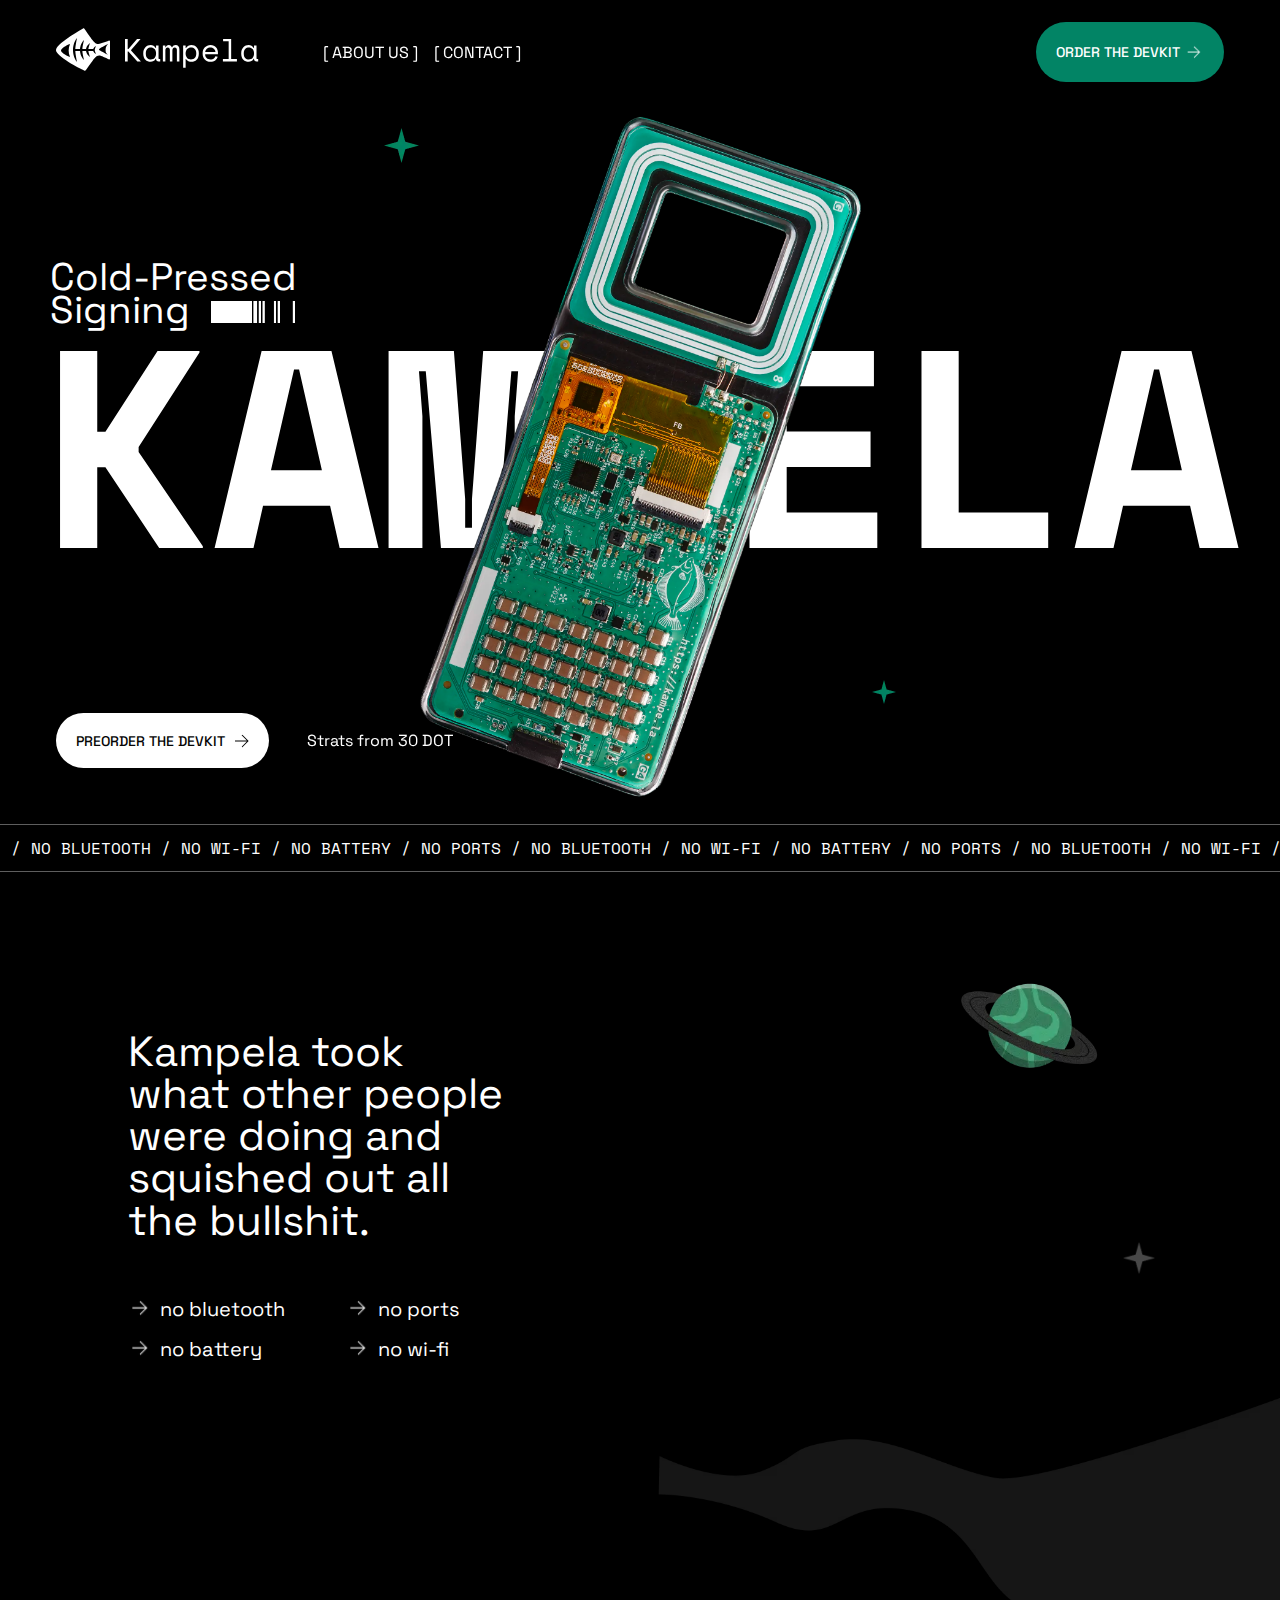
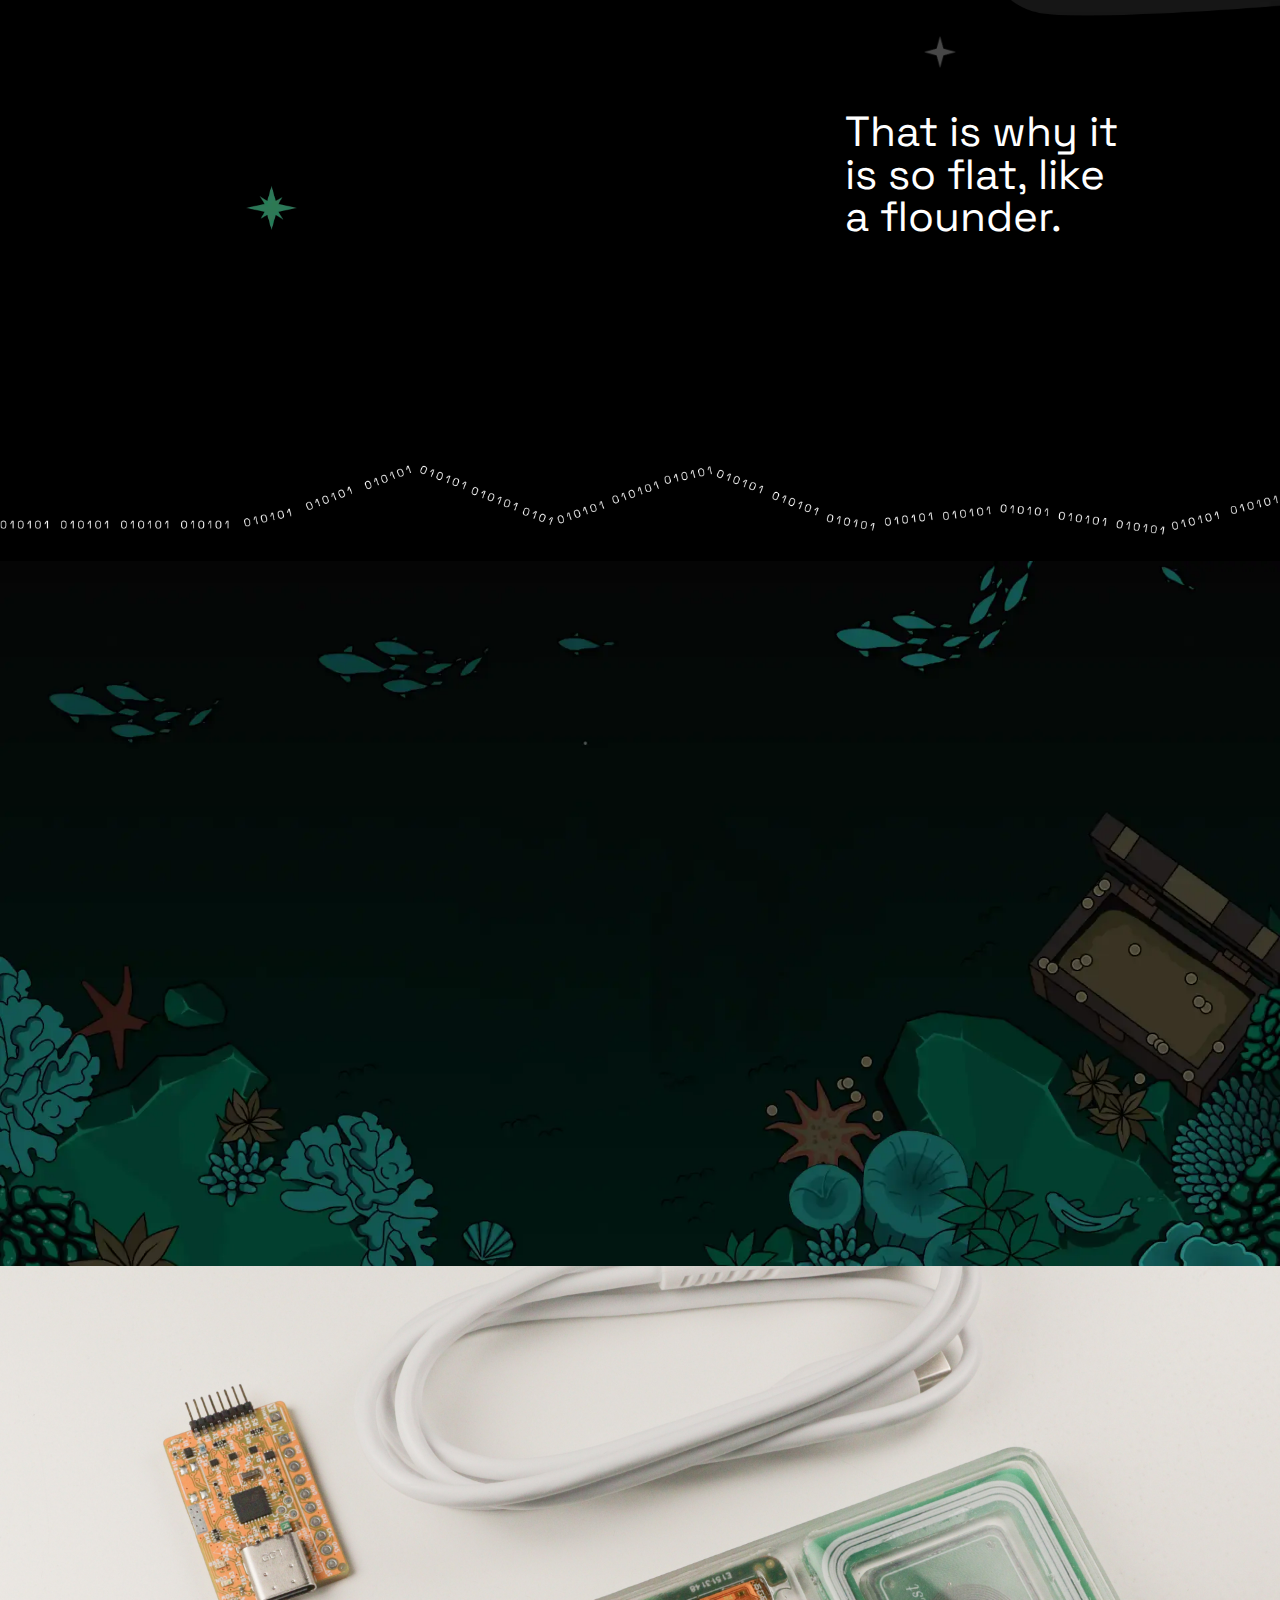
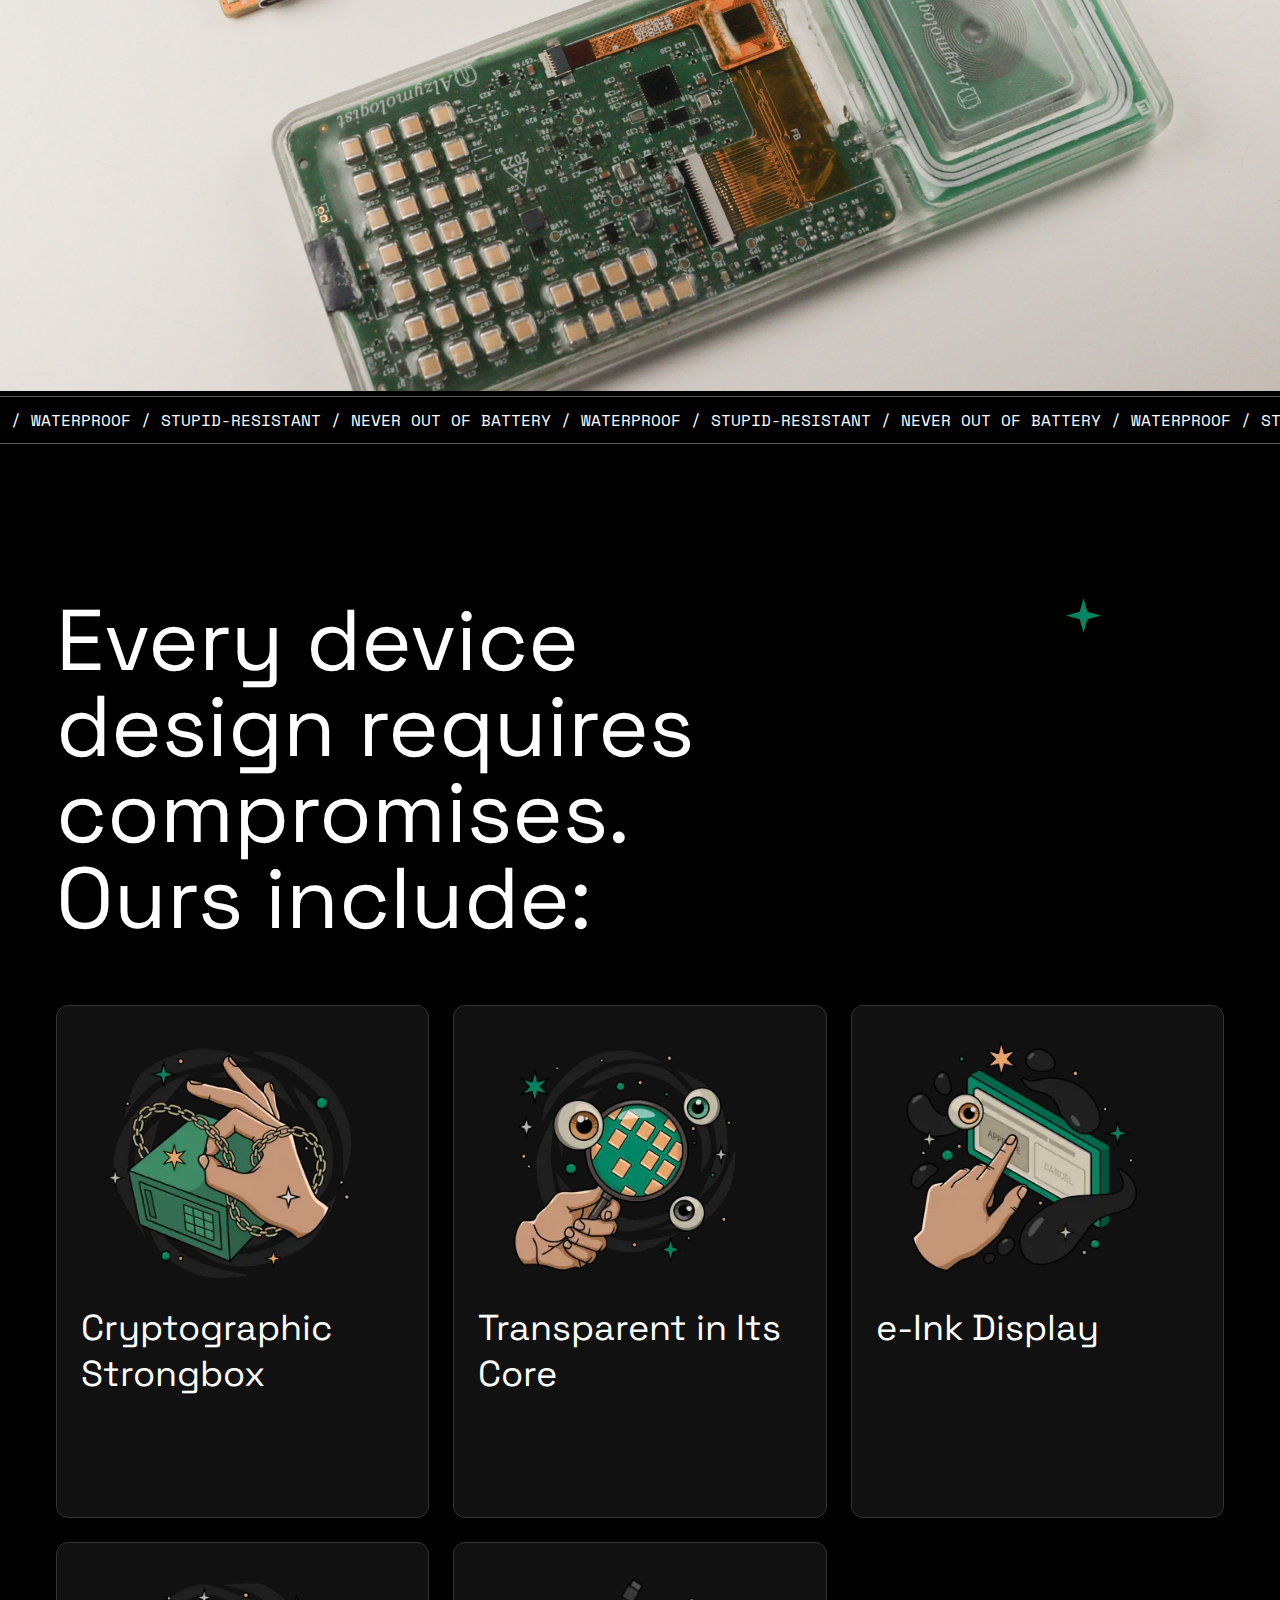
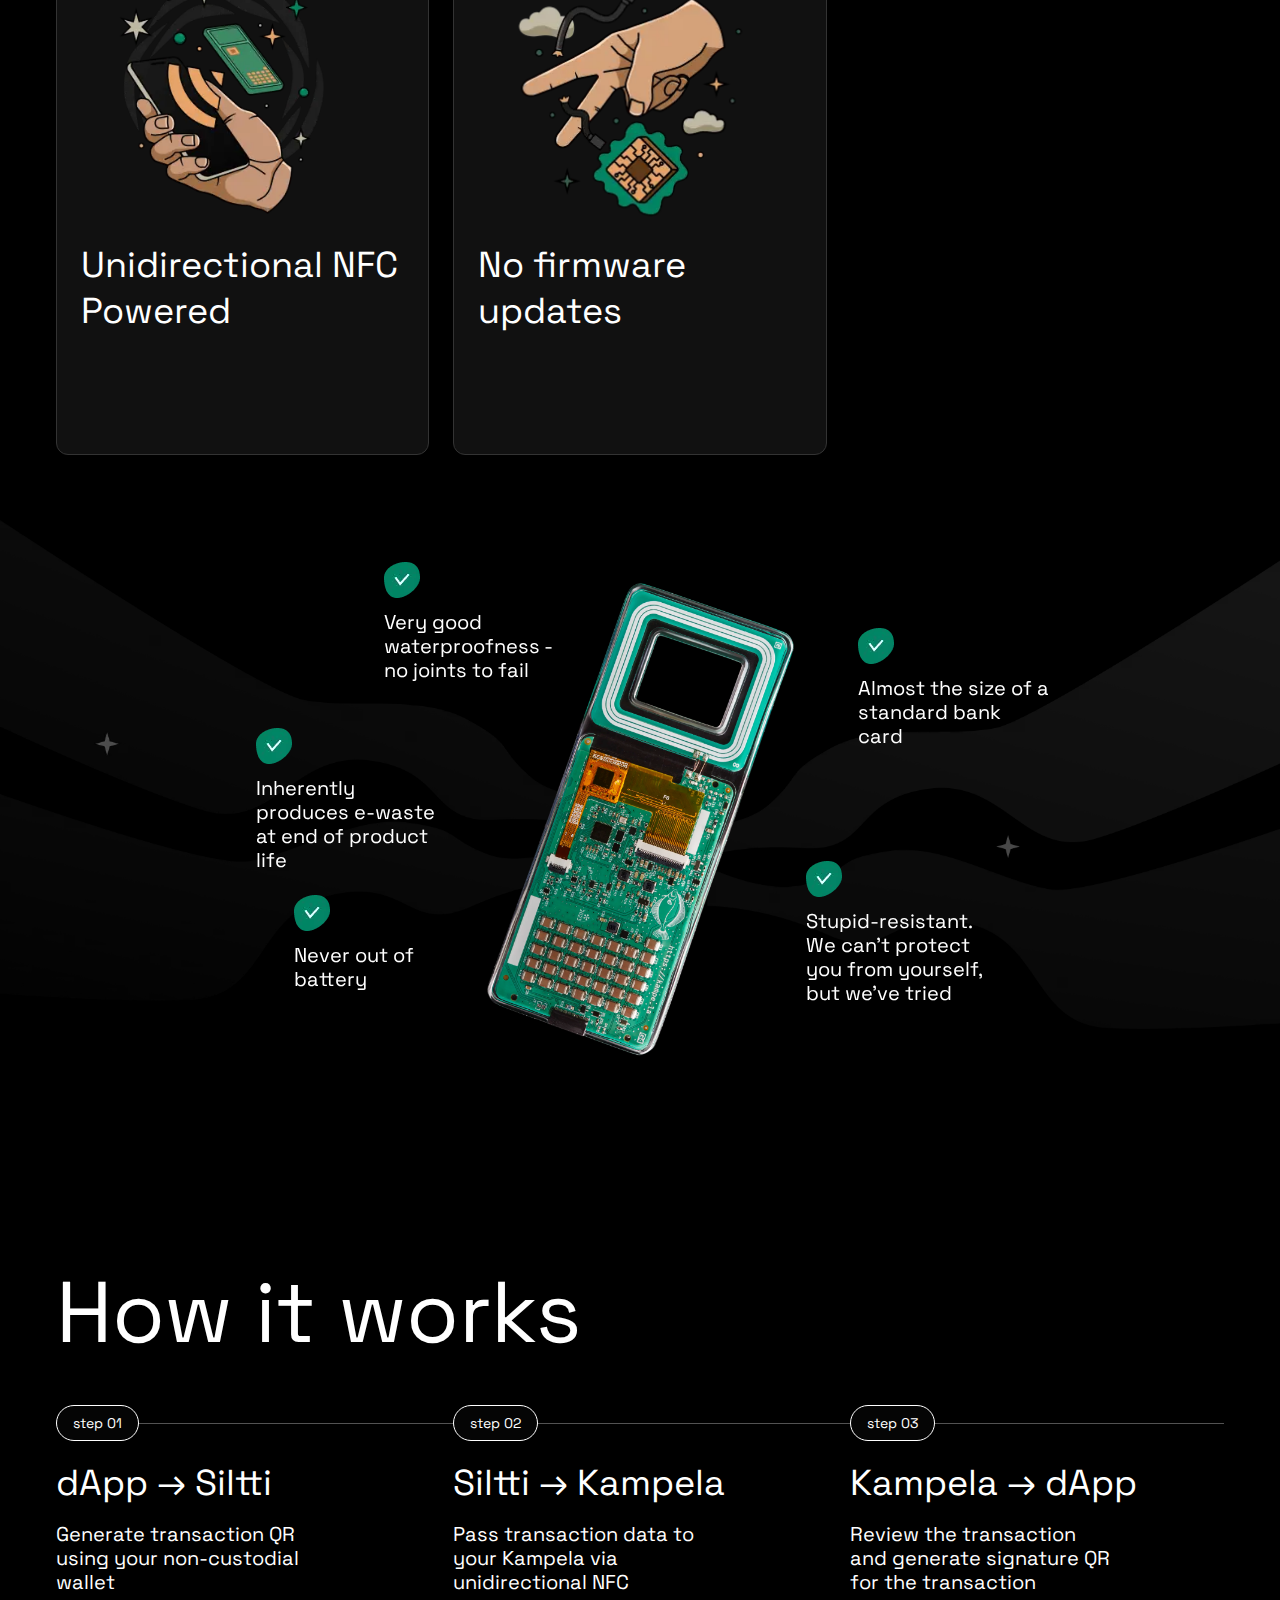
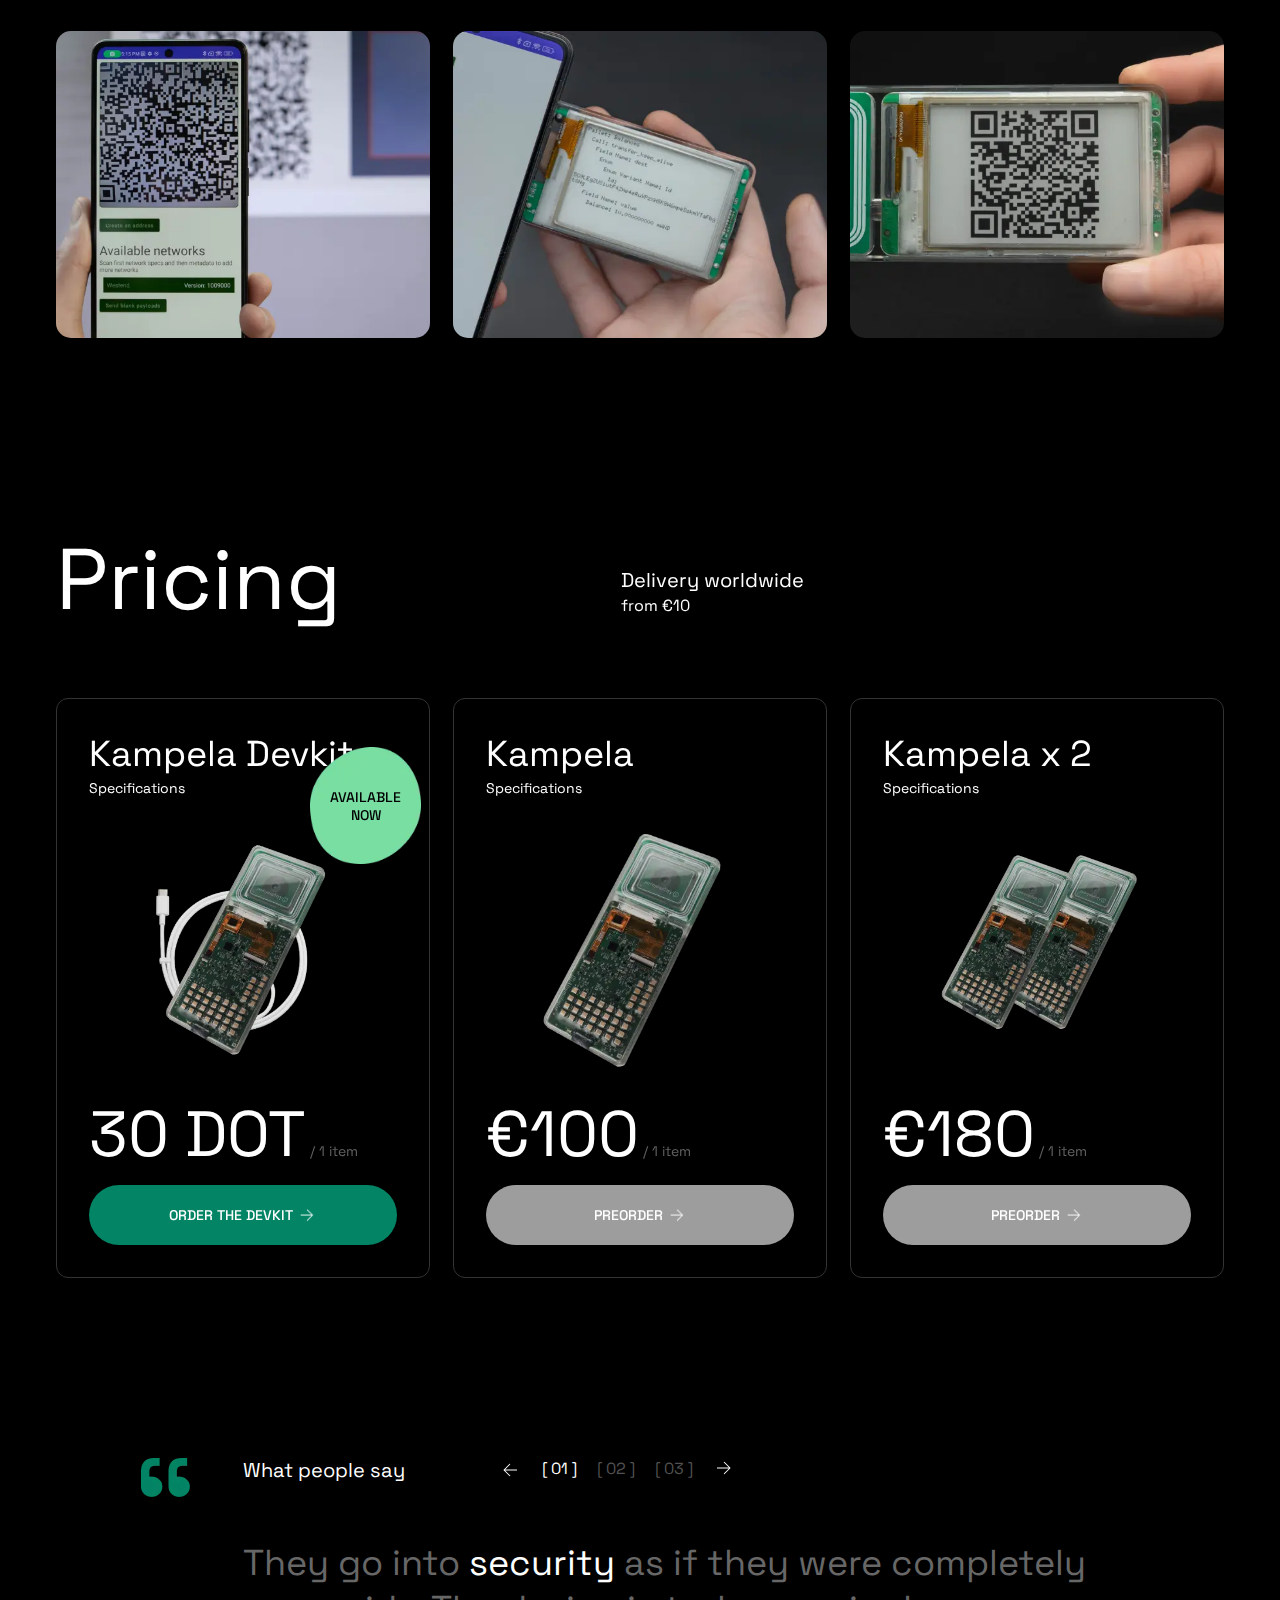
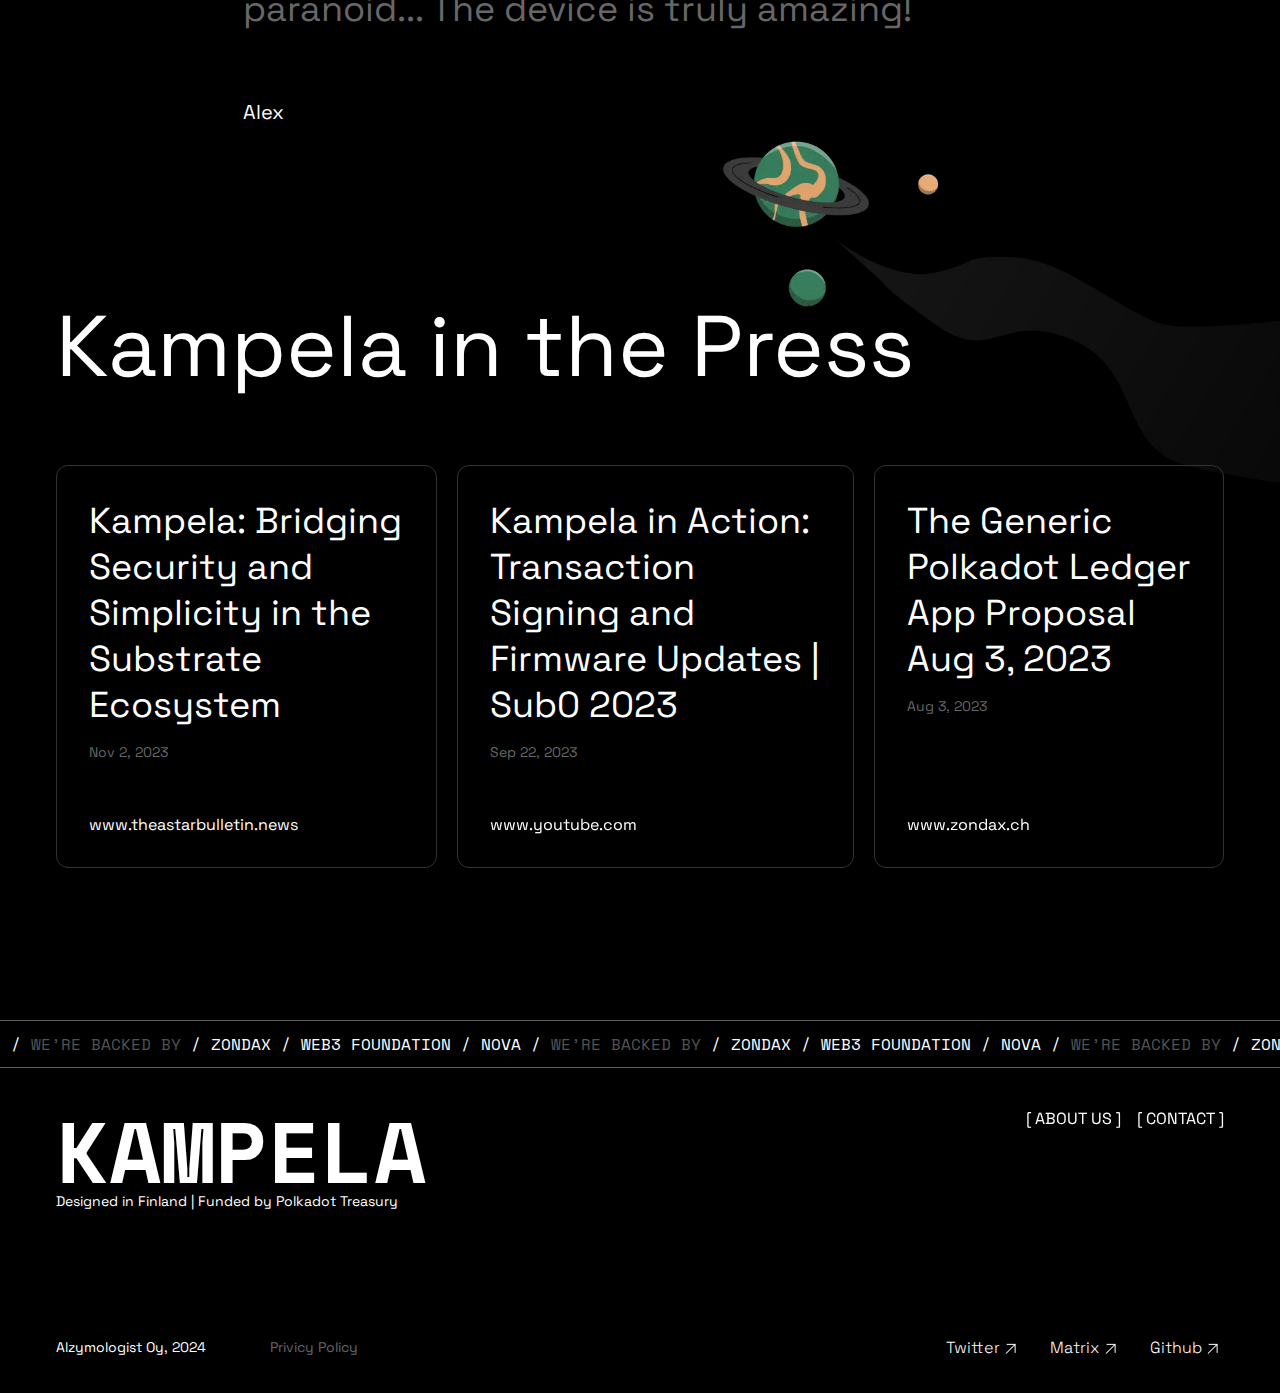
==== commit 6688a0d9: "replaced kampela images for check screen and for mobile version" ====
--- a/index.html
+++ b/index.html
@@ -22,7 +22,7 @@
     <!-- TOP MENU MOBILE VERSION-->
     <input class="mobile" type="checkbox" id="top-menu-switcher" />
     <div class="fixed-menu mobile">
-      <img src="img/logo.svg" alt="logo" class="logo">
+      <a href="/"><img src="img/logo.svg" alt="logo" class="logo"></a>
       <label class="hamb" for="top-menu-switcher">
         <div class="top-menu-ctrl"></div>
       </label>
@@ -32,8 +32,8 @@
       <div>
         <button class="order-button white"><a href="https://shop.kampe.la/index.php?route=product/product&language=en-gb&product_id=50&path=59">Order the devkit</a></button>
         <menu class="main-menu hmenu">
-          <li><a href="#">FAQ</a></li>
-          <li><a href="#">Delivery</a></li>
+          <!--<li><a href="#">FAQ</a></li>-->
+          <!--<li><a href="#">Delivery</a></li>-->
           <li><a href="https://www.zymologia.fi/info/about/" target="_blank">About us</a></li>
           <li><a href="mailto:contact@zymologia.fi">Contact</a></li>
         </menu>
@@ -55,10 +55,10 @@
         <!-- TOP MENU FULL SCREEN-->
         <section class="fixed-menu full-screen">
           <div class="left-container">
-            <img src="img/logo.svg" alt="logo" class="logo">
+            <a href="/"><img src="img/logo.svg" alt="logo" class="logo"></a>
             <nav class="main-menu hmenu">
-              <li><a href="#">FAQ</a></li>
-              <li><a href="#">Delivery</a></li>
+              <!--<li><a href="#">FAQ</a></li>-->
+              <!--<li><a href="#">Delivery</a></li>-->
               <li><a href="https://www.zymologia.fi/info/about/" target="_blank">About us</a></li>
               <li><a href="mailto:contact@zymologia.fi">Contact</a></li>
             </nav>
@@ -129,7 +129,7 @@
             </menu>
           </div>
         </div>
-        <div class="kampela-img mobile"><img src="img/kampela-mobile.webp" alt="kampela"></div>
+        <div class="kampela-img mobile"><img src="img/kampela-mobile.webp" alt="kampela" height="266"></div>
         <div id="about-text-block-2" class="text-h3">That is why it is so flat, like a flounder.</div>
       </div>
 
@@ -468,7 +468,7 @@
             amazing!</div>
           <div class="author text-large">
             <!-- <img src="img/avatar.webp" alt="quote-author-avatar"> -->
-            <span>Alex Alexandroff</span>
+            <span>Alex</span>
           </div>
         </div>
         <div class="quote page-content">
@@ -476,7 +476,7 @@
             distributed ledger technology, providing users with a <b>secure and transparent</b> platform for managing transactions.</div>
           <div class="author text-large">
             <!-- <img src="img/avatar.webp" alt="quote-author-avatar"> -->
-            <span>Kirill Puff</span>
+            <span>Kirill</span>
           </div>
         </div>
         <div class="quote page-content">
@@ -484,7 +484,7 @@
             encryption techniques with blockchain technology</b> to deliver unparalleled reliability and trustworthiness.</div>
           <div class="author text-large">
             <!-- <img src="img/avatar.webp" alt="quote-author-avatar"> -->
-            <span>Leo The Penguin</span>
+            <span>Leo</span>
           </div>
         </div>
       </div>
@@ -522,16 +522,16 @@
     <div class="running-text-line">
       <div class="running-text">
         <p>
-          / <span class="gray">we’re backed by</span> / zondax / parity ethereum / nova
-          / <span class="gray">we’re backed by</span> / zondax / parity ethereum / nova
-          / <span class="gray">we’re backed by</span> / zondax / parity ethereum / nova
+          / <span class="gray">we’re backed by</span> / zondax / web3 foundation / nova
+          / <span class="gray">we’re backed by</span> / zondax / web3 foundation / nova
+          / <span class="gray">we’re backed by</span> / zondax / web3 foundation / nova
         </p>
       </div>
       <div class="running-text">
         <p>
-          / <span class="gray">we’re backed by</span> / zondax / parity ethereum / nova
-          / <span class="gray">we’re backed by</span> / zondax / parity ethereum / nova
-          / <span class="gray">we’re backed by</span> / zondax / parity ethereum / nova
+          / <span class="gray">we’re backed by</span> / zondax / web3 foundation / nova
+          / <span class="gray">we’re backed by</span> / zondax / web3 foundation / nova
+          / <span class="gray">we’re backed by</span> / zondax / web3 foundation / nova
         </p>
       </div>
     </div>
@@ -544,8 +544,8 @@
       </div>
 
       <menu class="main-menu hmenu">
-        <li><a href="#">FAQ</a></li>
-        <li><a href="#">Delivery</a></li>
+        <!--<li><a href="#">FAQ</a></li>
+        <li><a href="#">Delivery</a></li>-->
         <li><a href="https://www.zymologia.fi/info/about/" target="_blank">About us</a></li>
         <li><a href="mailto:contact@zymologia.fi">Contact</a></li>
       </menu>
@@ -575,7 +575,7 @@
       <div class="copyrights text-small">
         <span><a href="https://www.zymologia.fi" class="underline" target="_blank" rel="noopener noreferrer">Alzymologist Oy</a>, 2024</span>
         <menu id="terms-policy" class="hmenu">
-          <li><a href="#">Terms & Conditions</a></li>
+          <!--<li><a href="#">Terms & Conditions</a></li>-->
           <li><a href="/privacy-policy">Privicy Policy</a></li>
         </menu>
       </div>
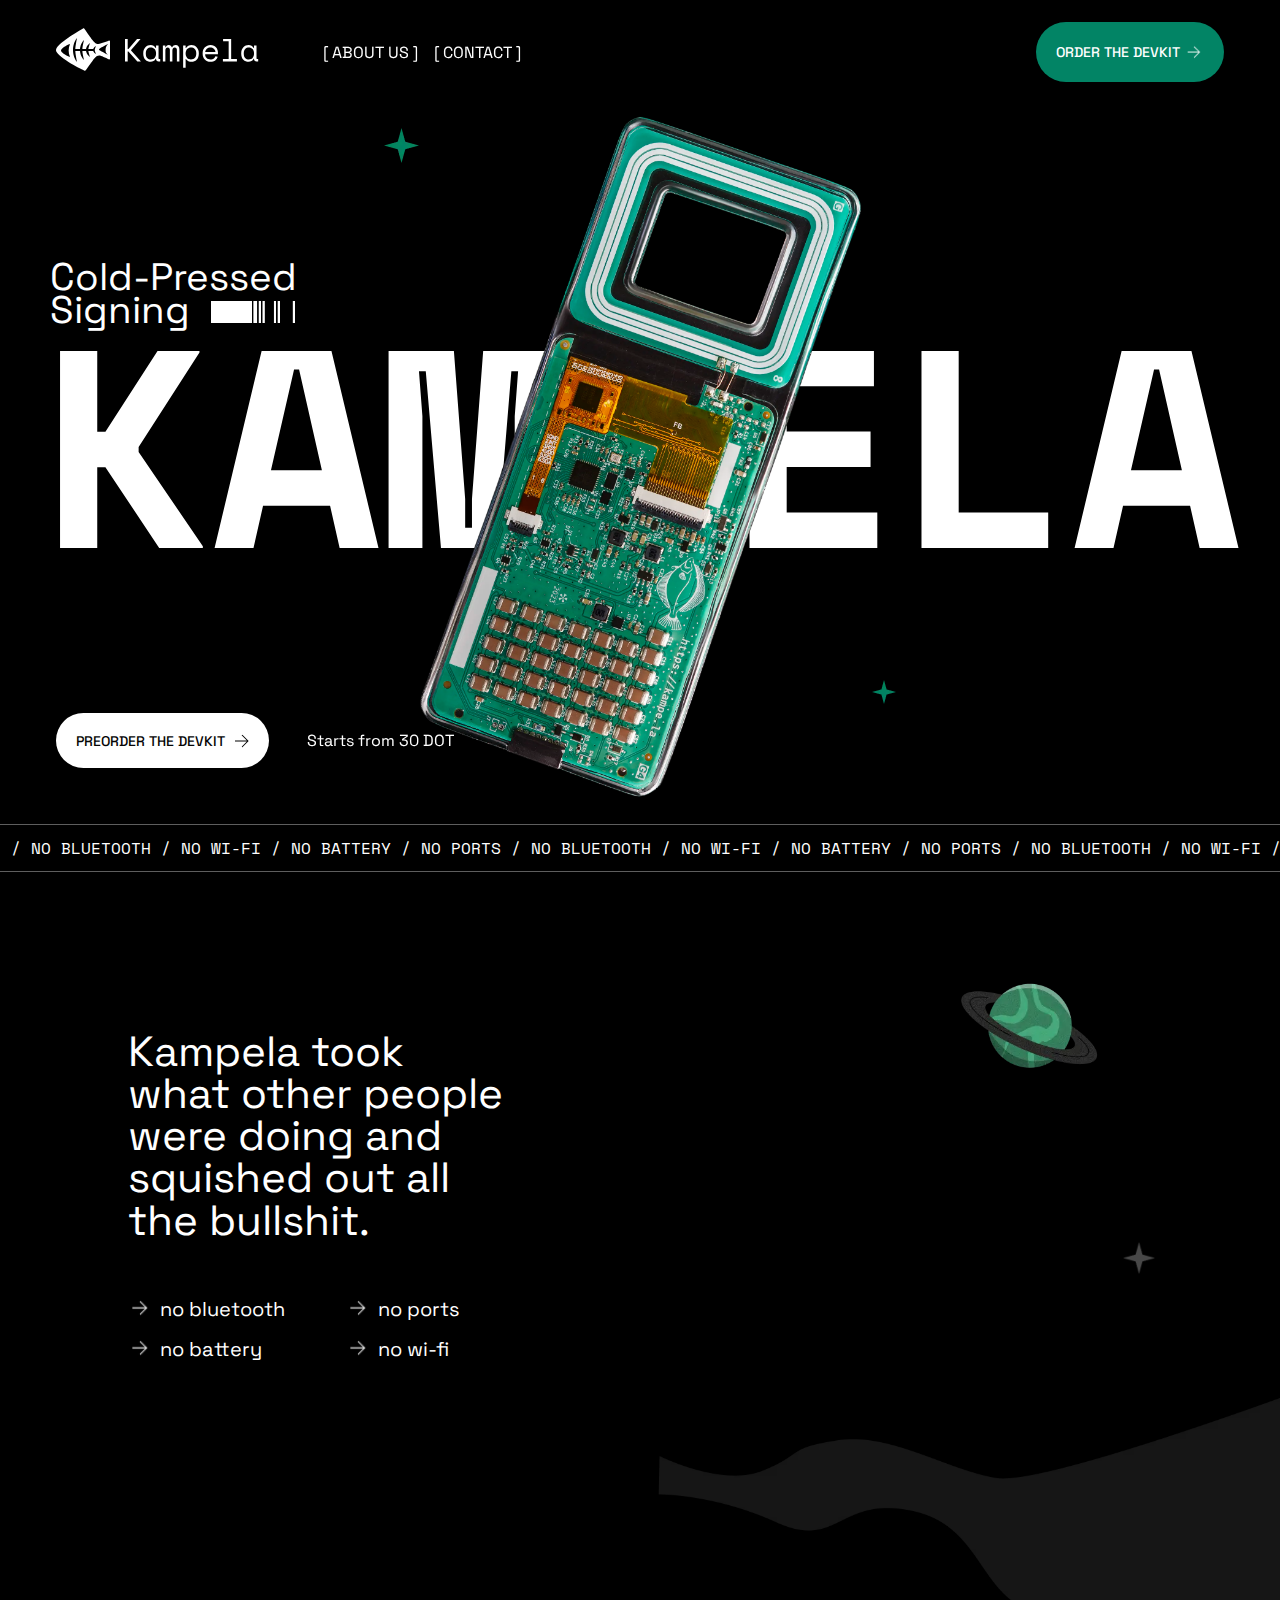
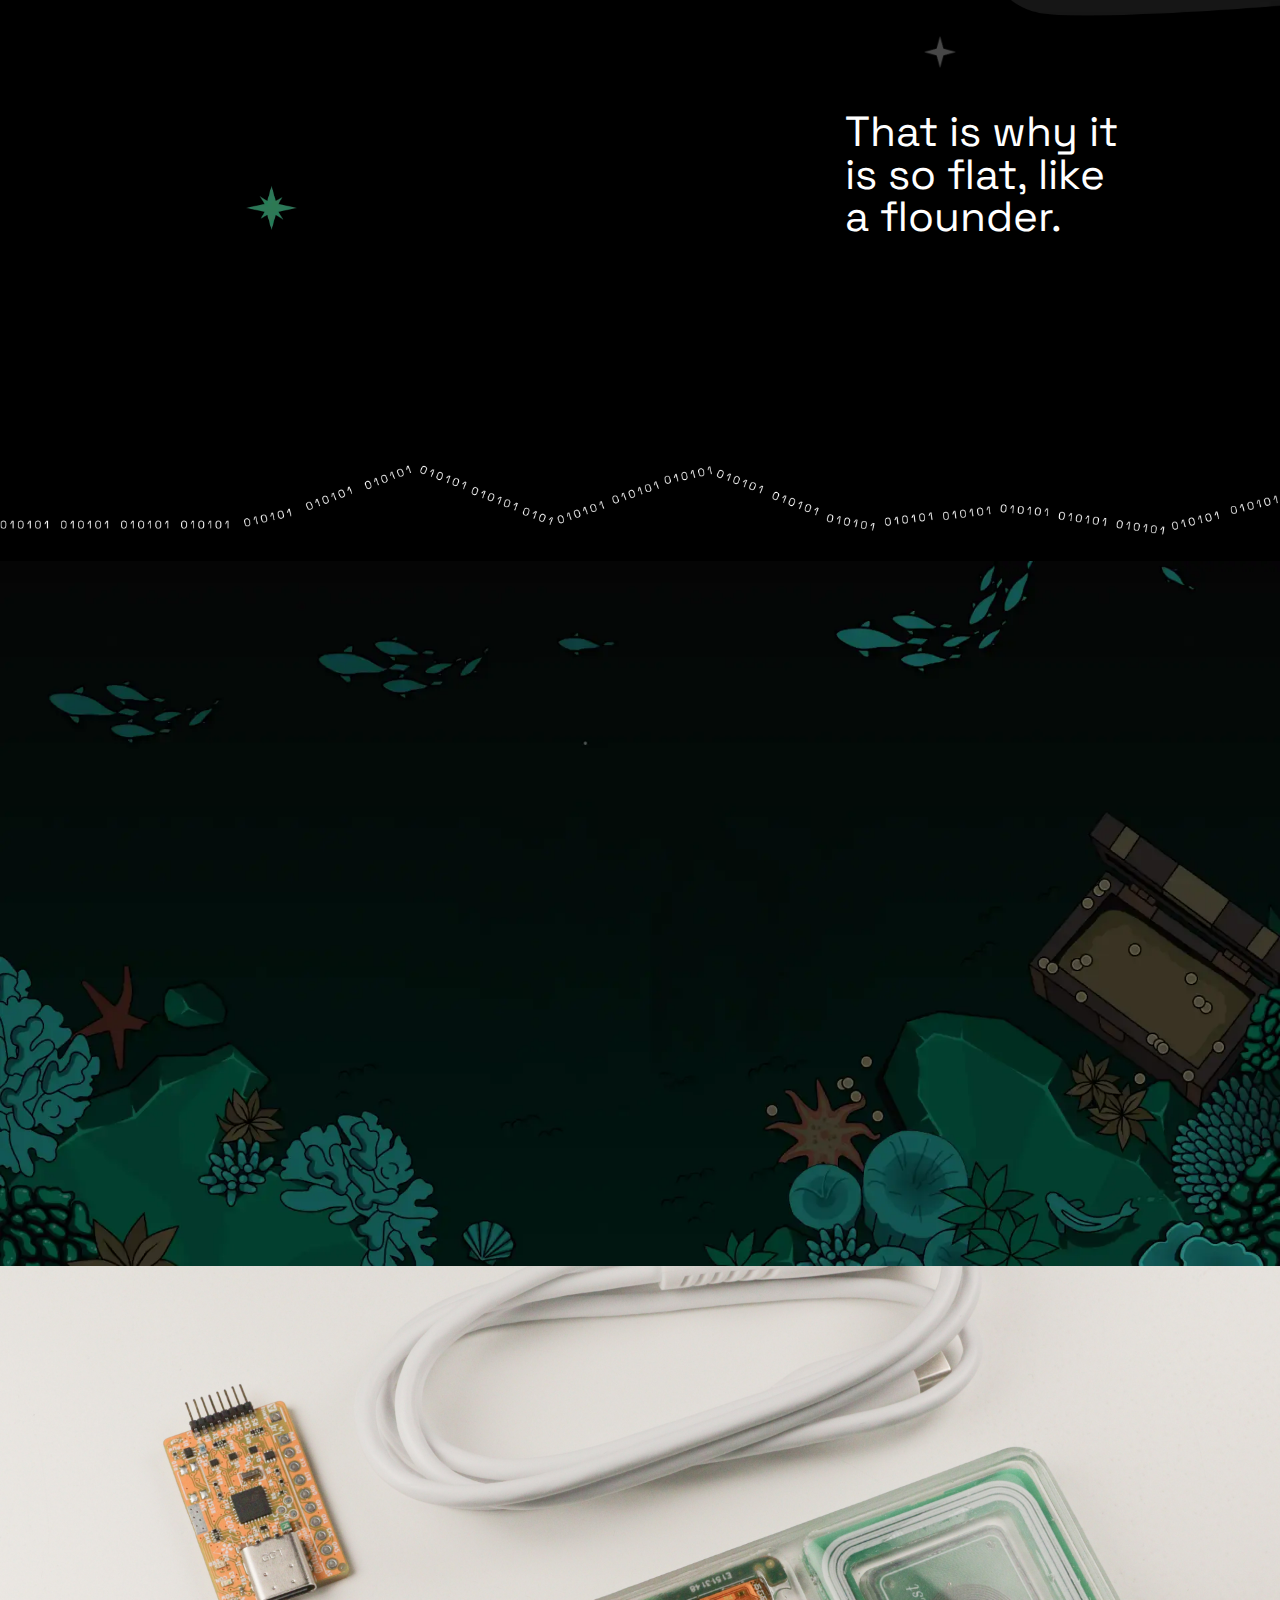
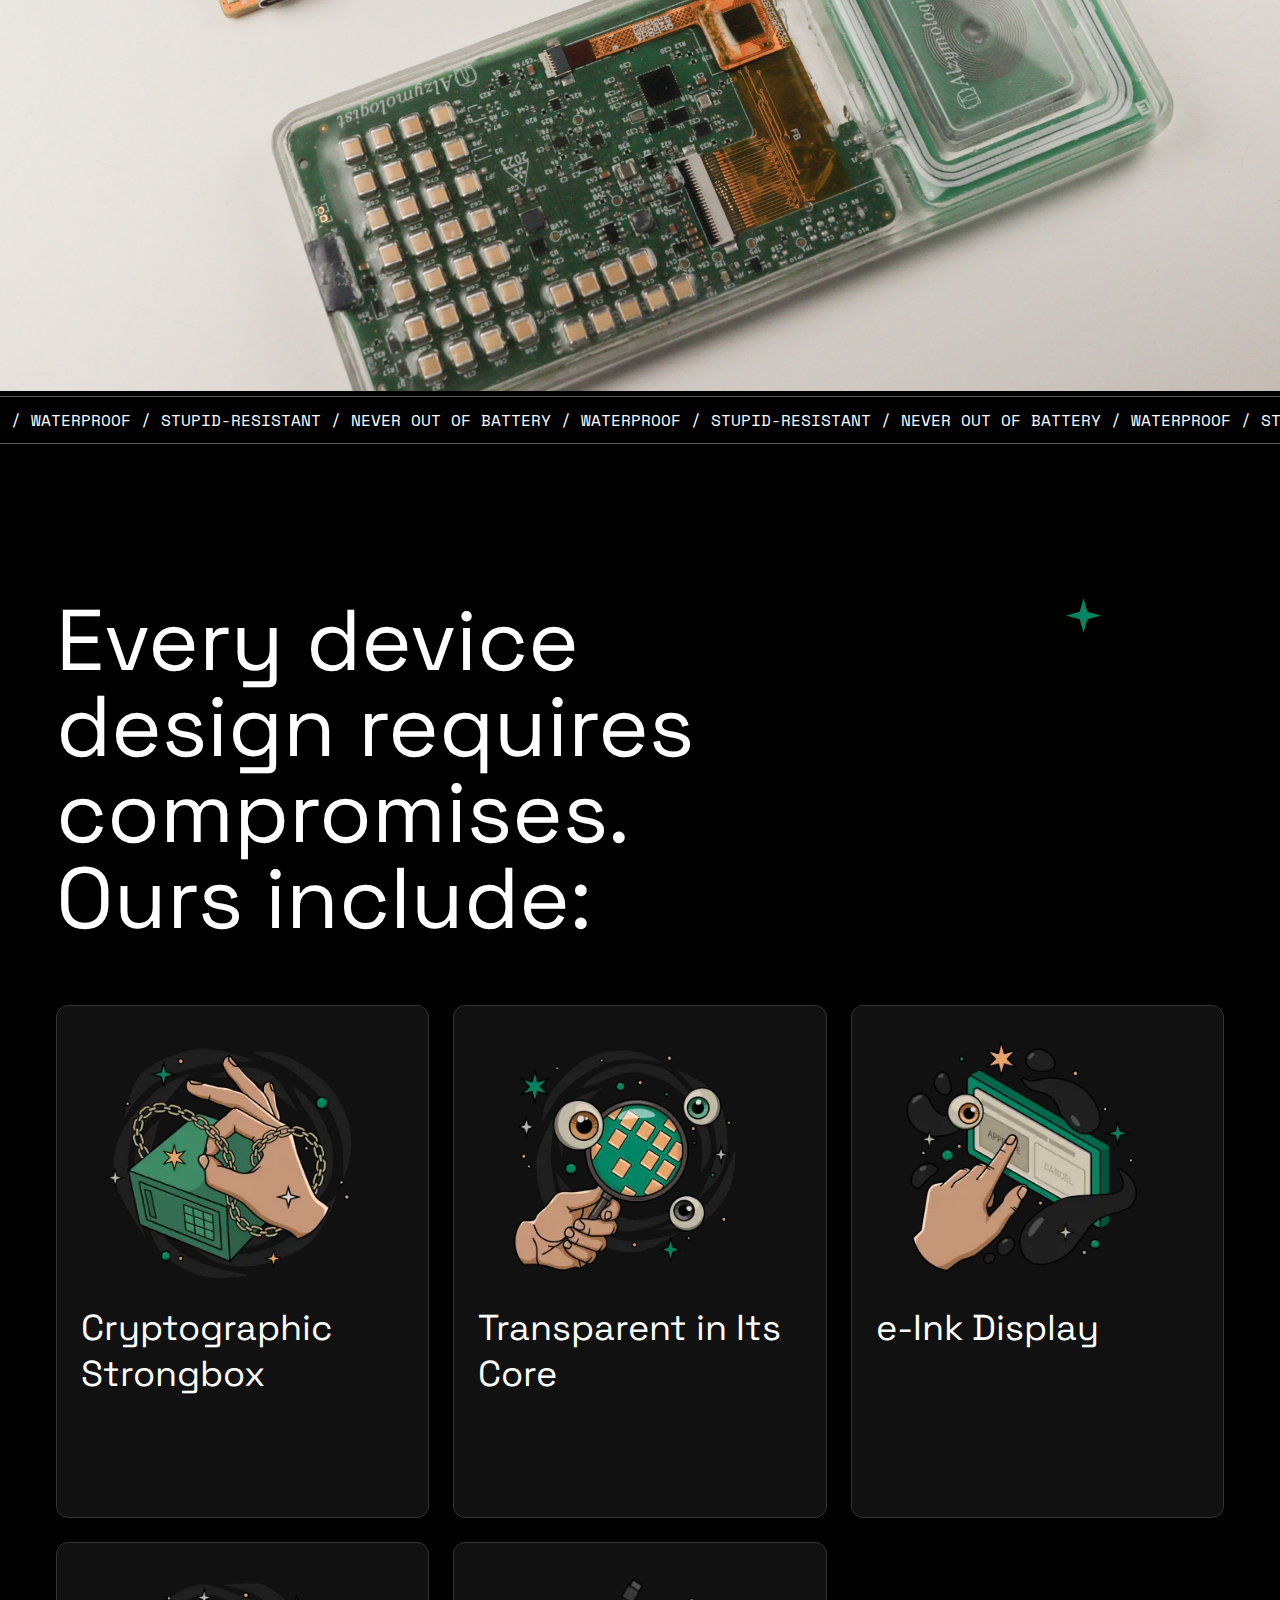
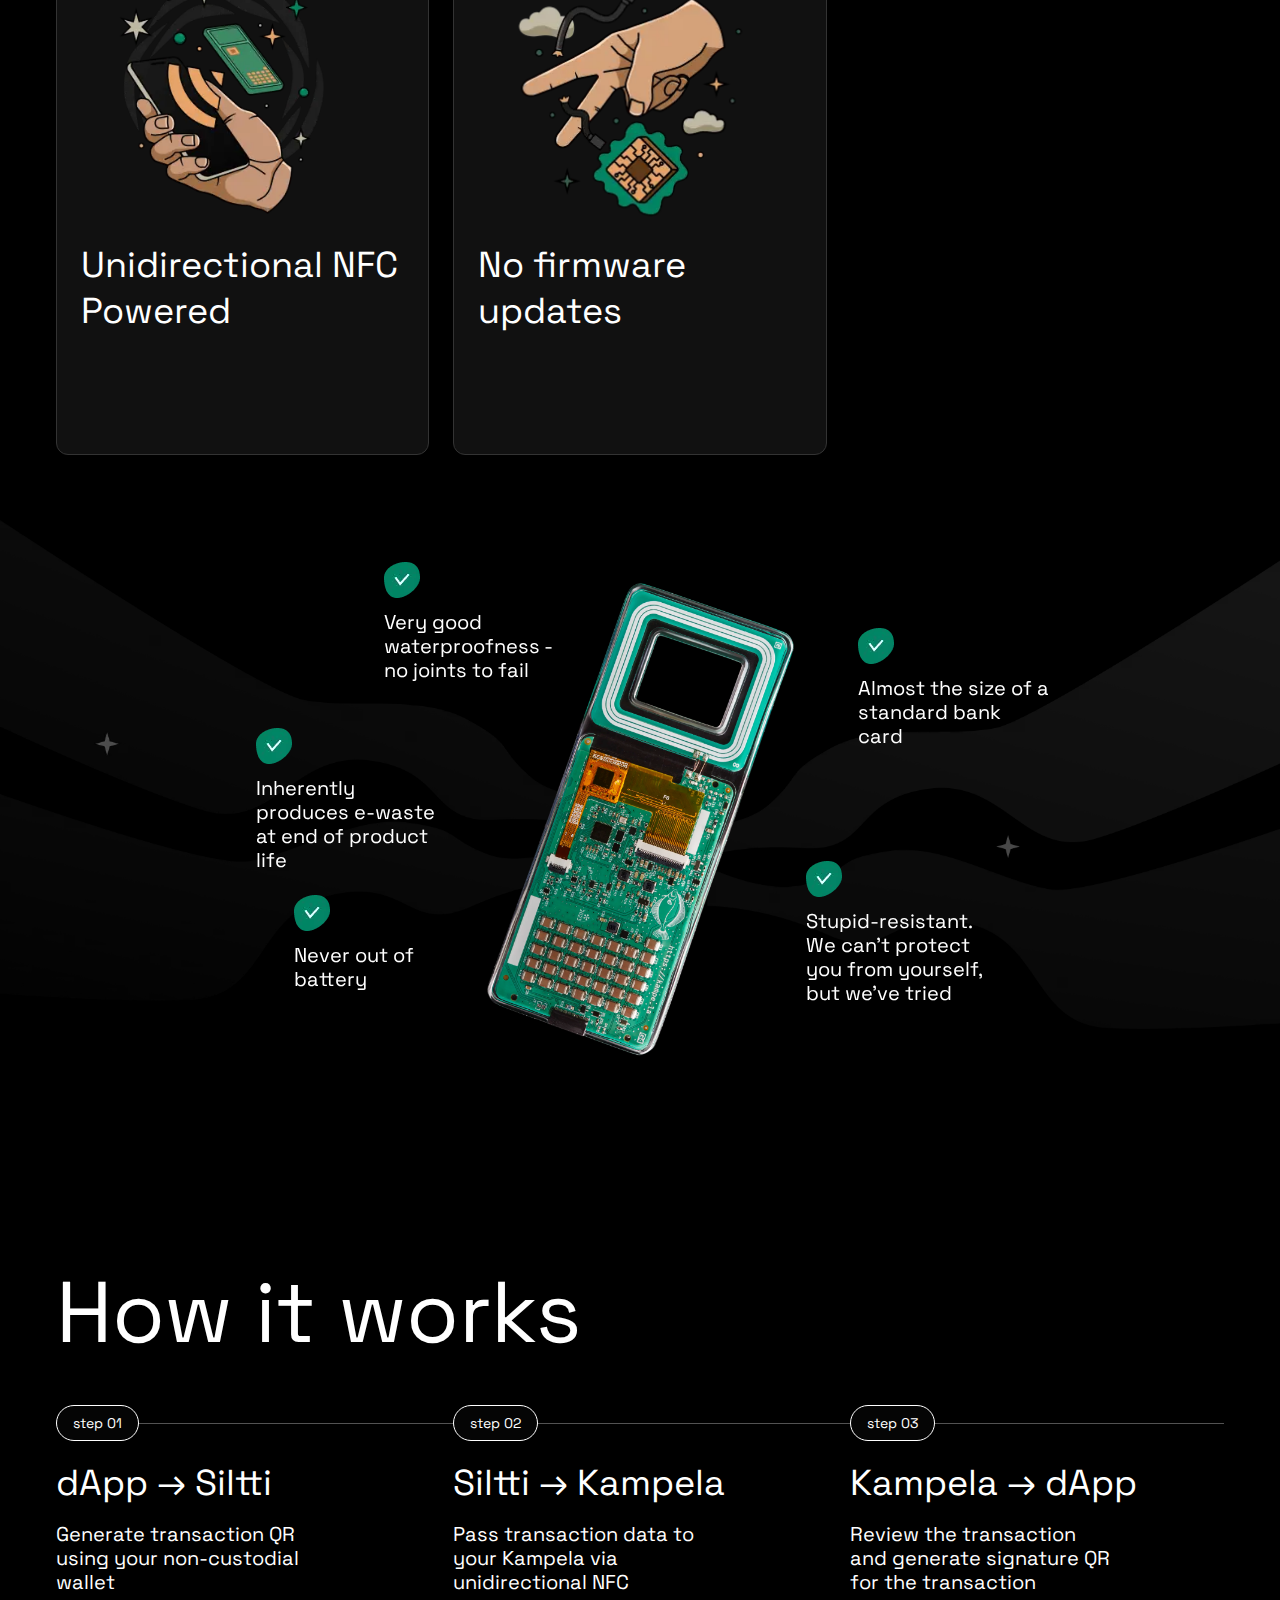
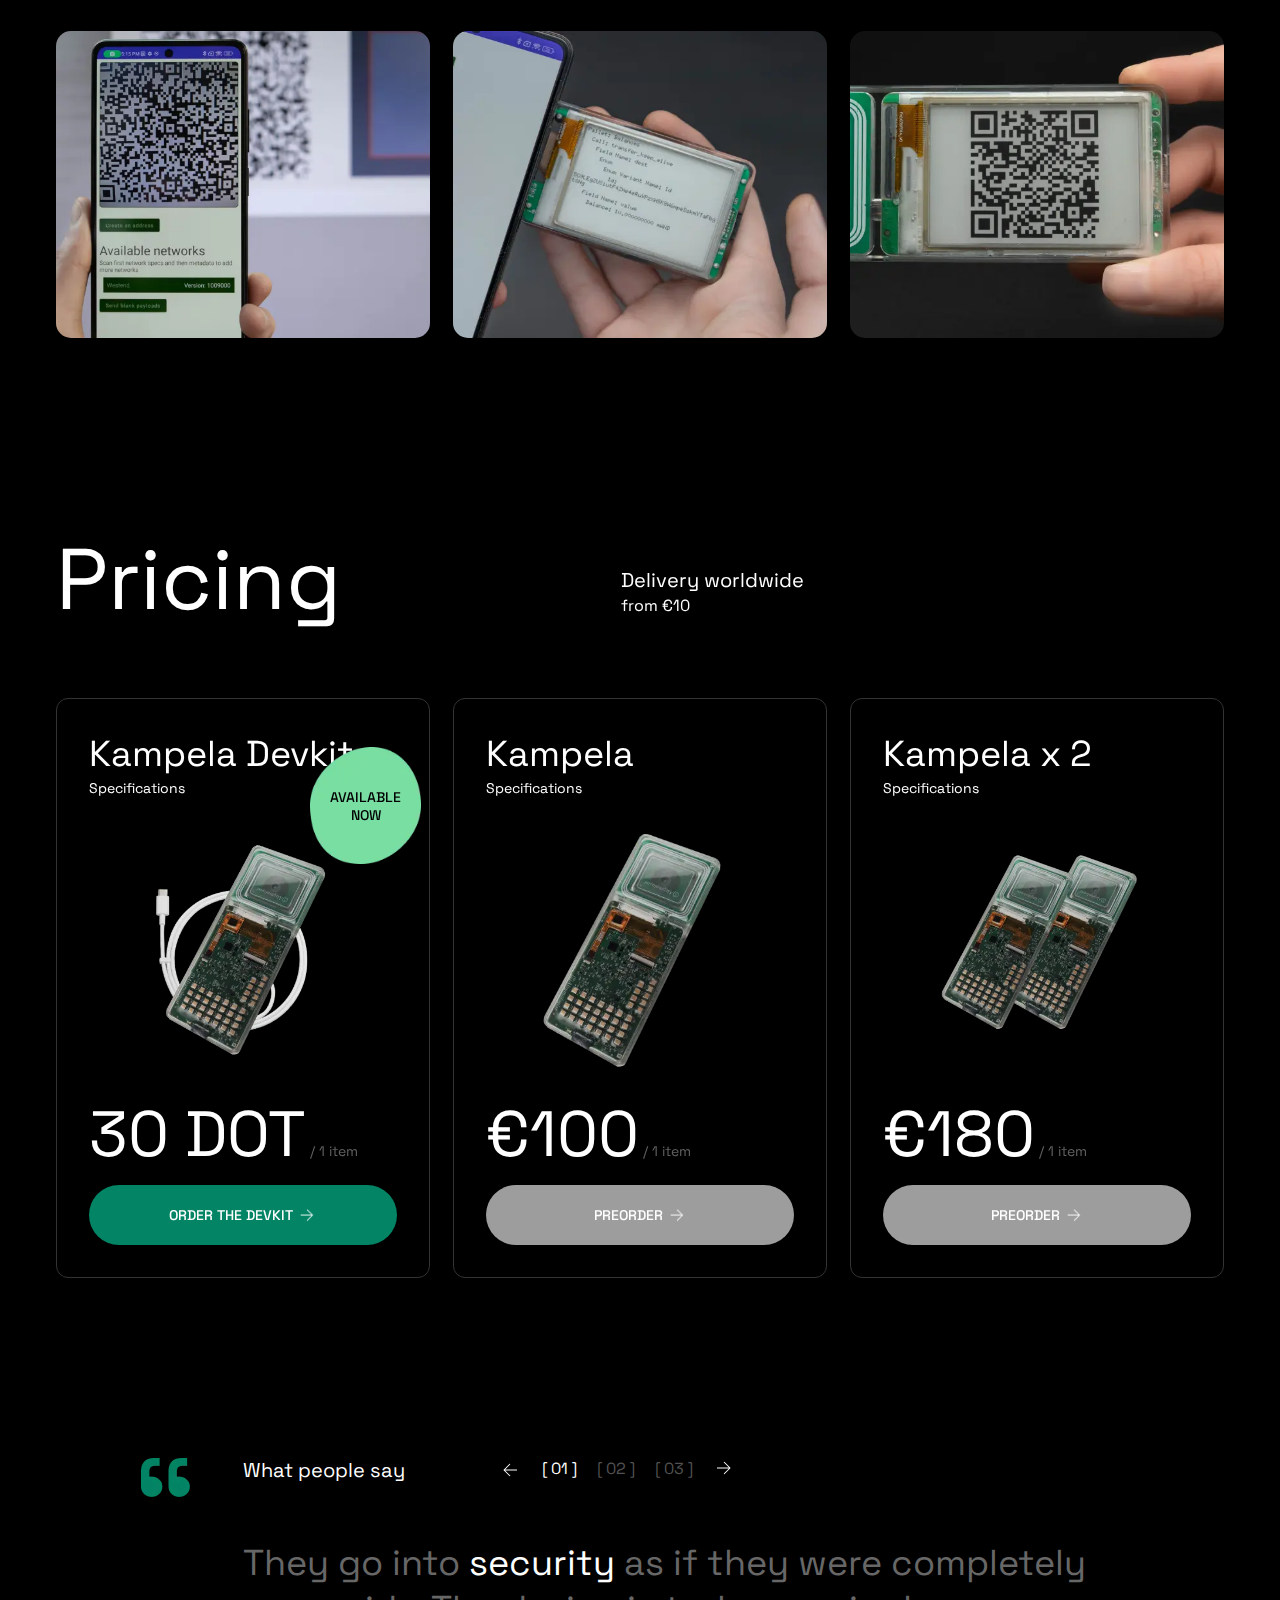
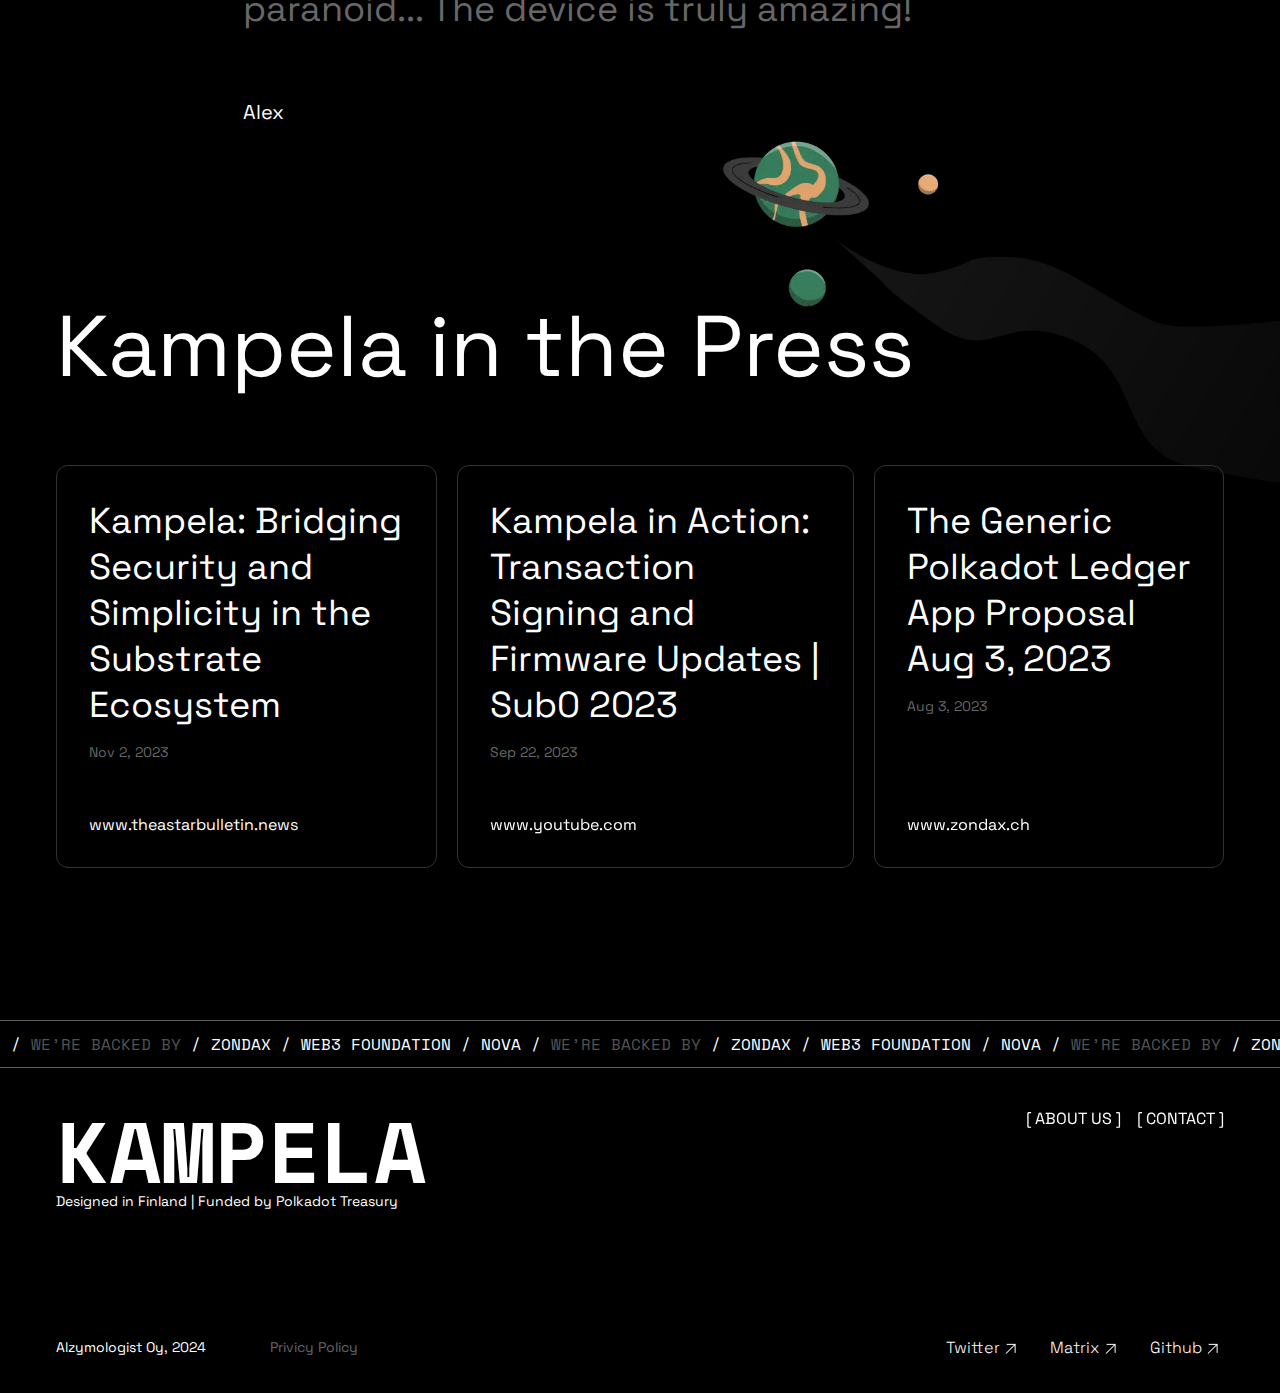
==== commit d75474d6: "Fixed typo" ====
--- a/index.html
+++ b/index.html
@@ -97,7 +97,7 @@
         </div>
         <div class="preorder-buttons">
           <div class="order-button white"><a href="https://shop.kampe.la/index.php?route=product/product&language=en-gb&product_id=50&path=59">Preorder the devkit</a></div>
-          <div id="starts-from"><a href="#" class="underline">Strats from 30 DOT</a></div>
+          <div id="starts-from"><a href="#" class="underline">Starts from 30 DOT</a></div>
         </div>
       </div>
 
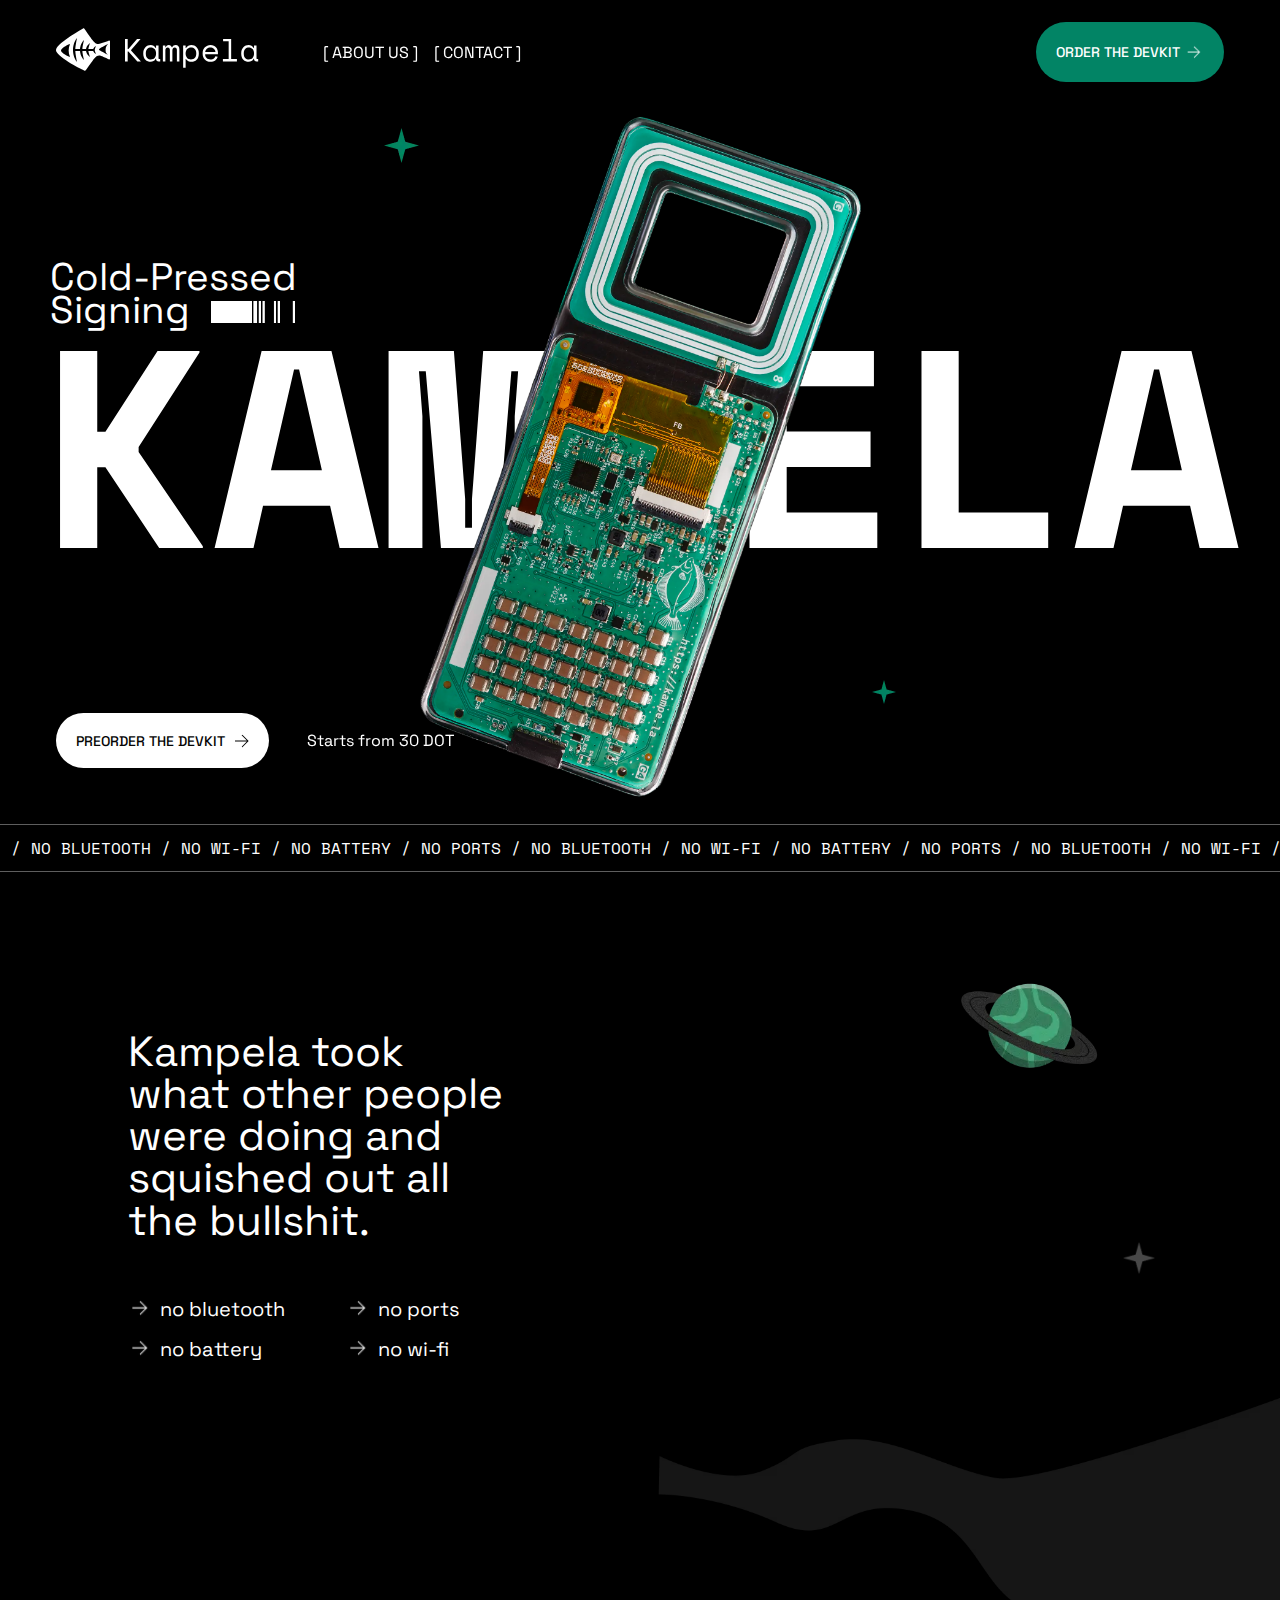
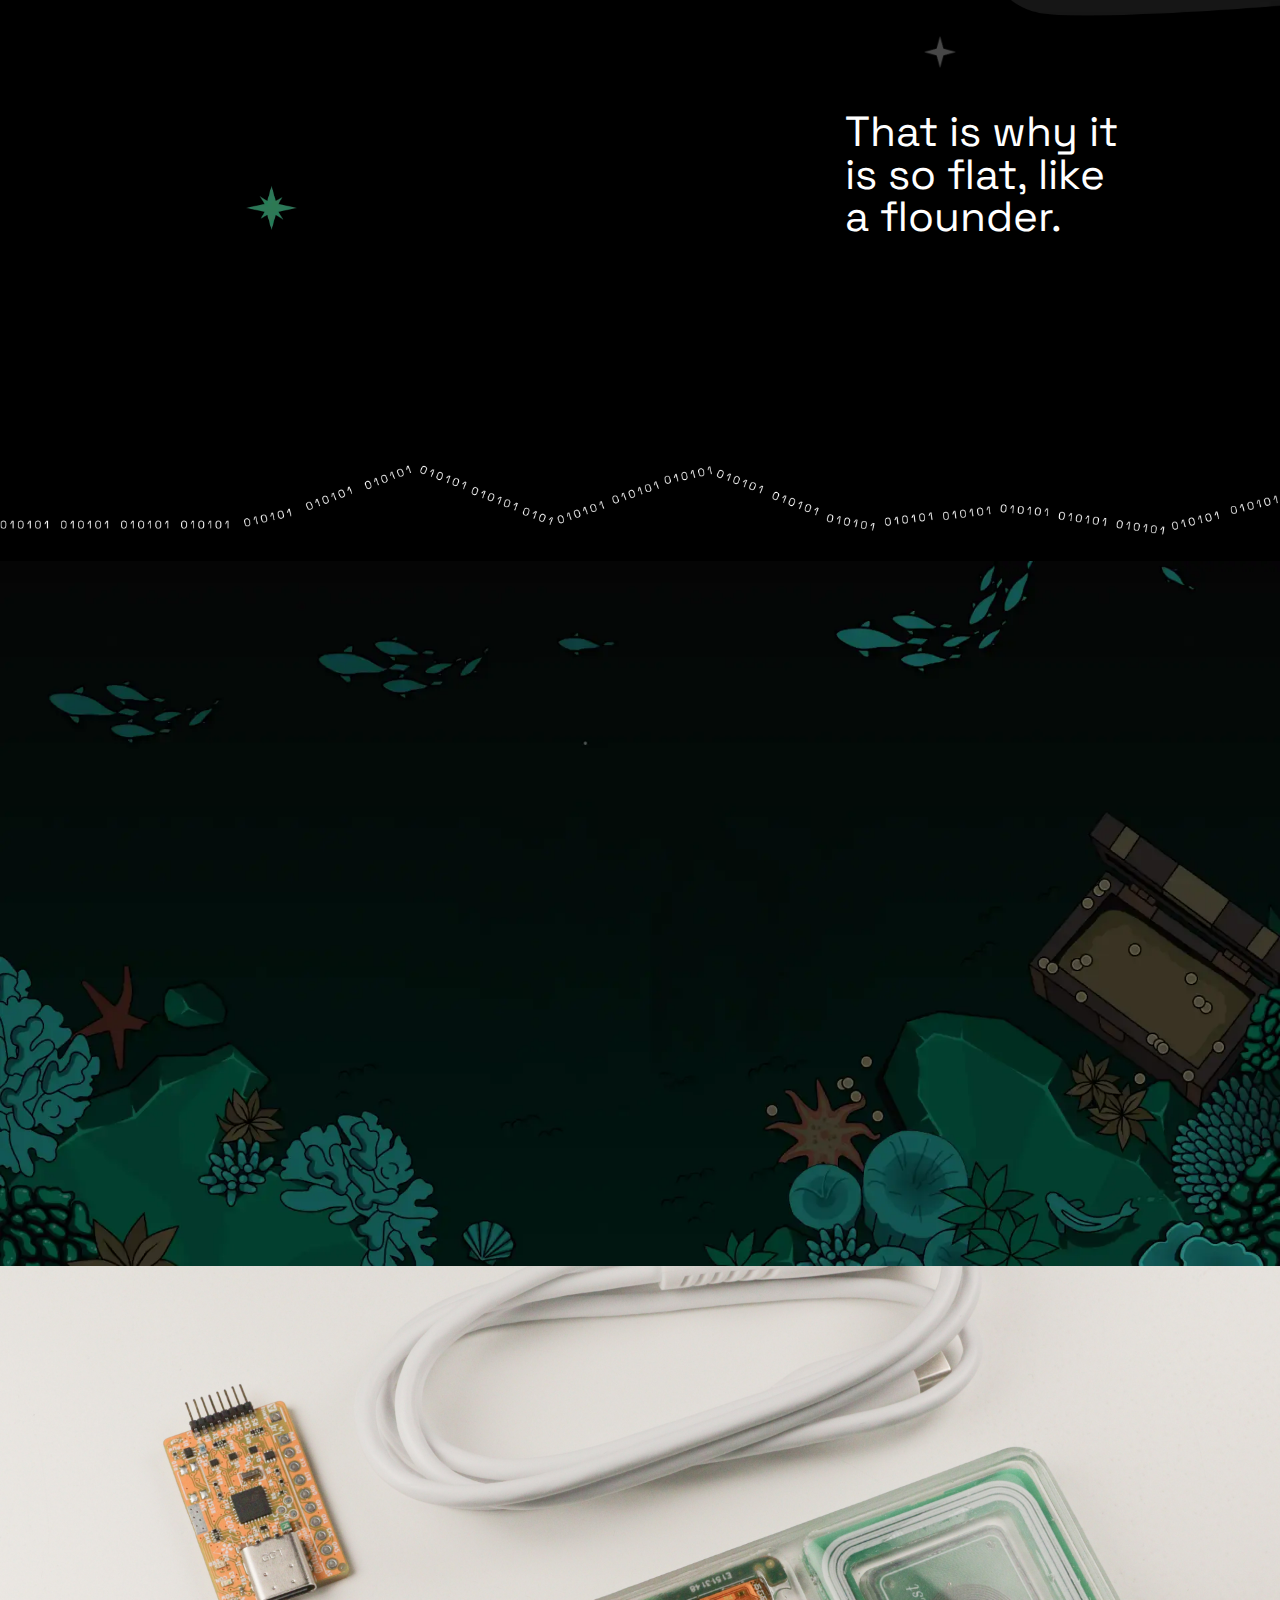
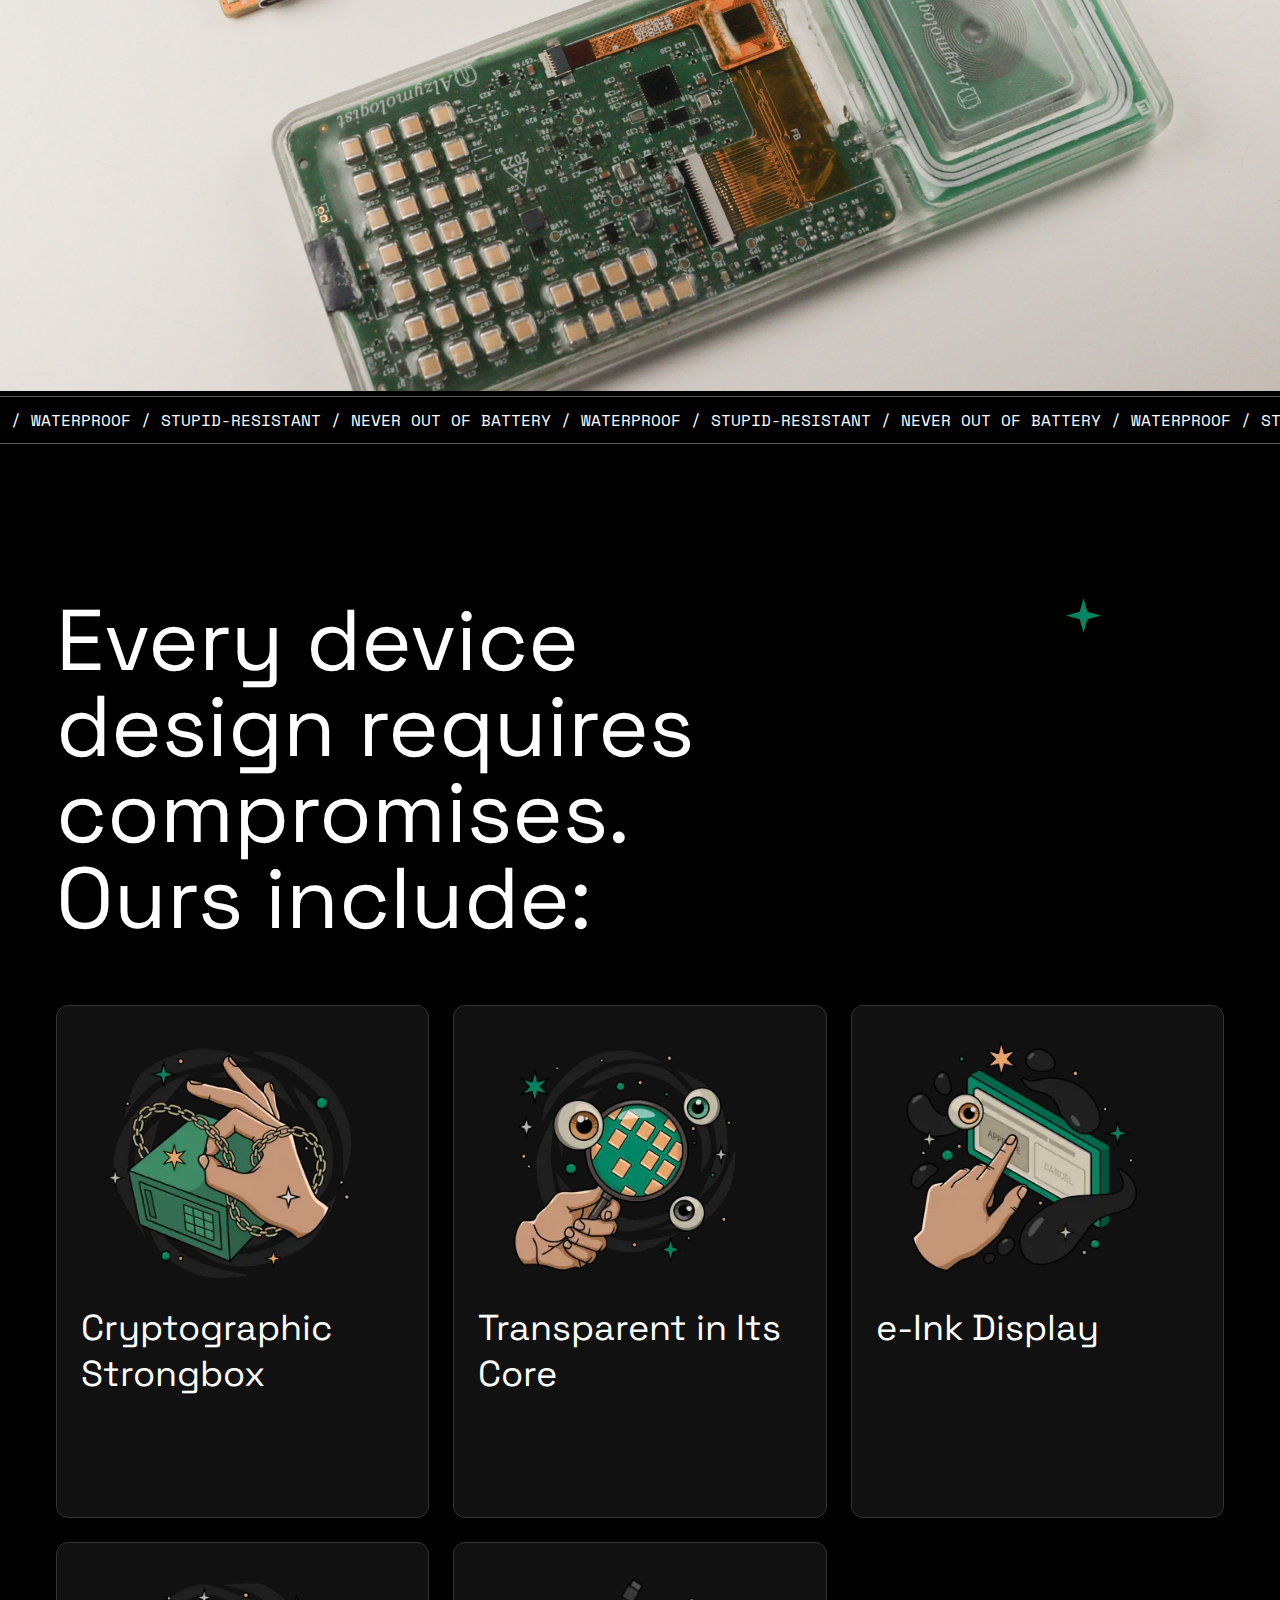
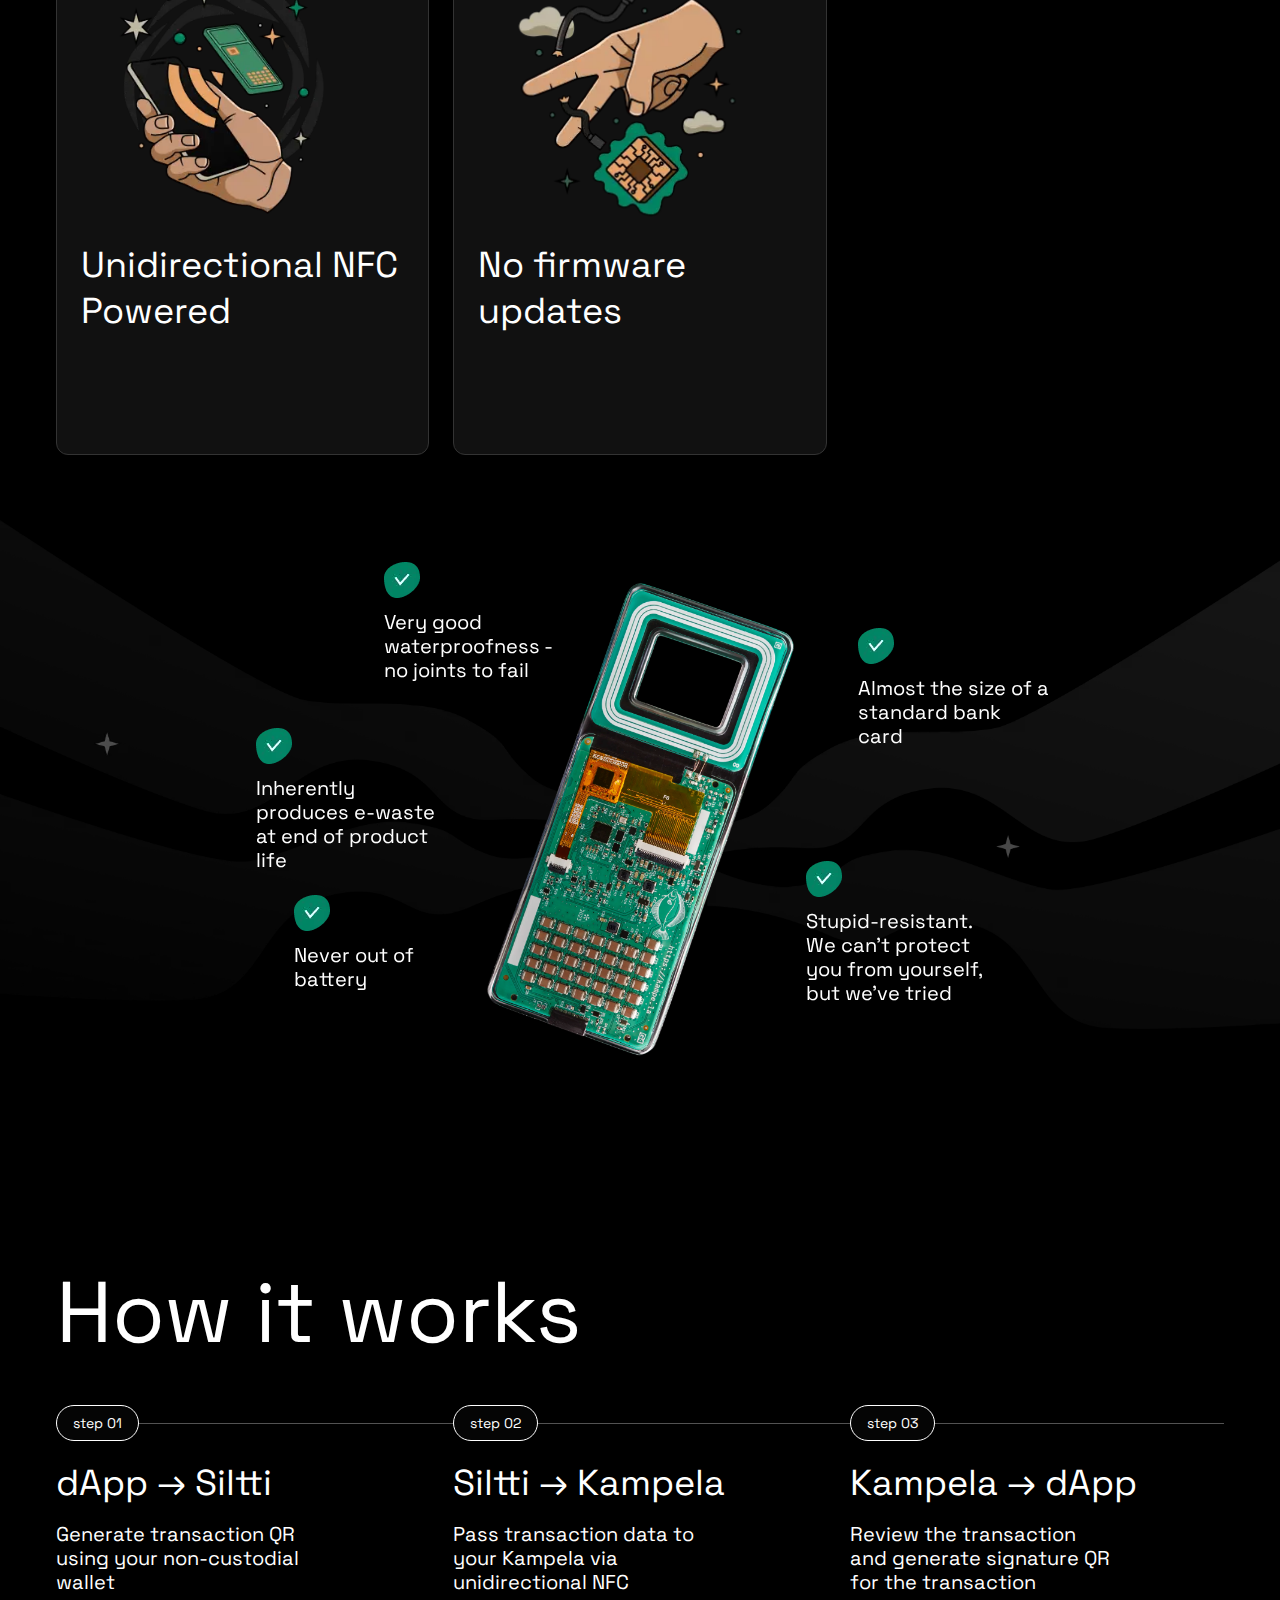
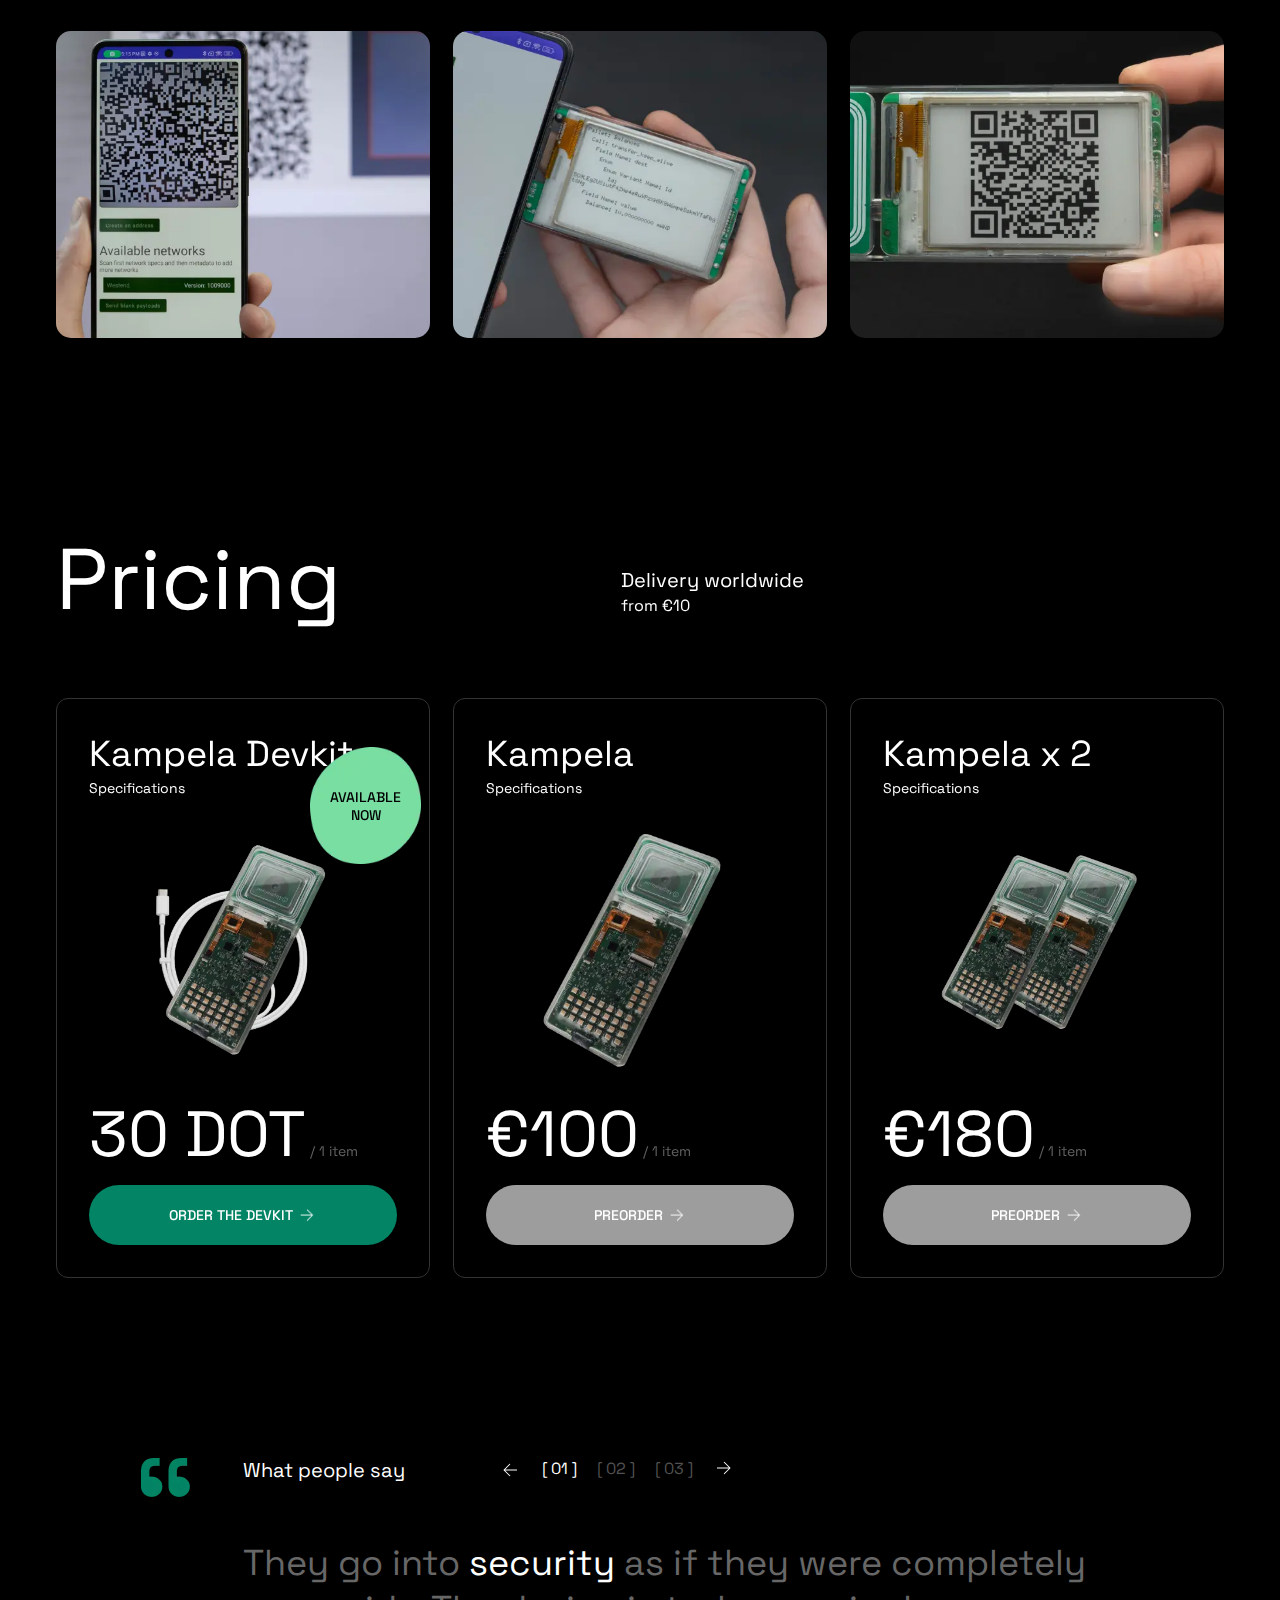
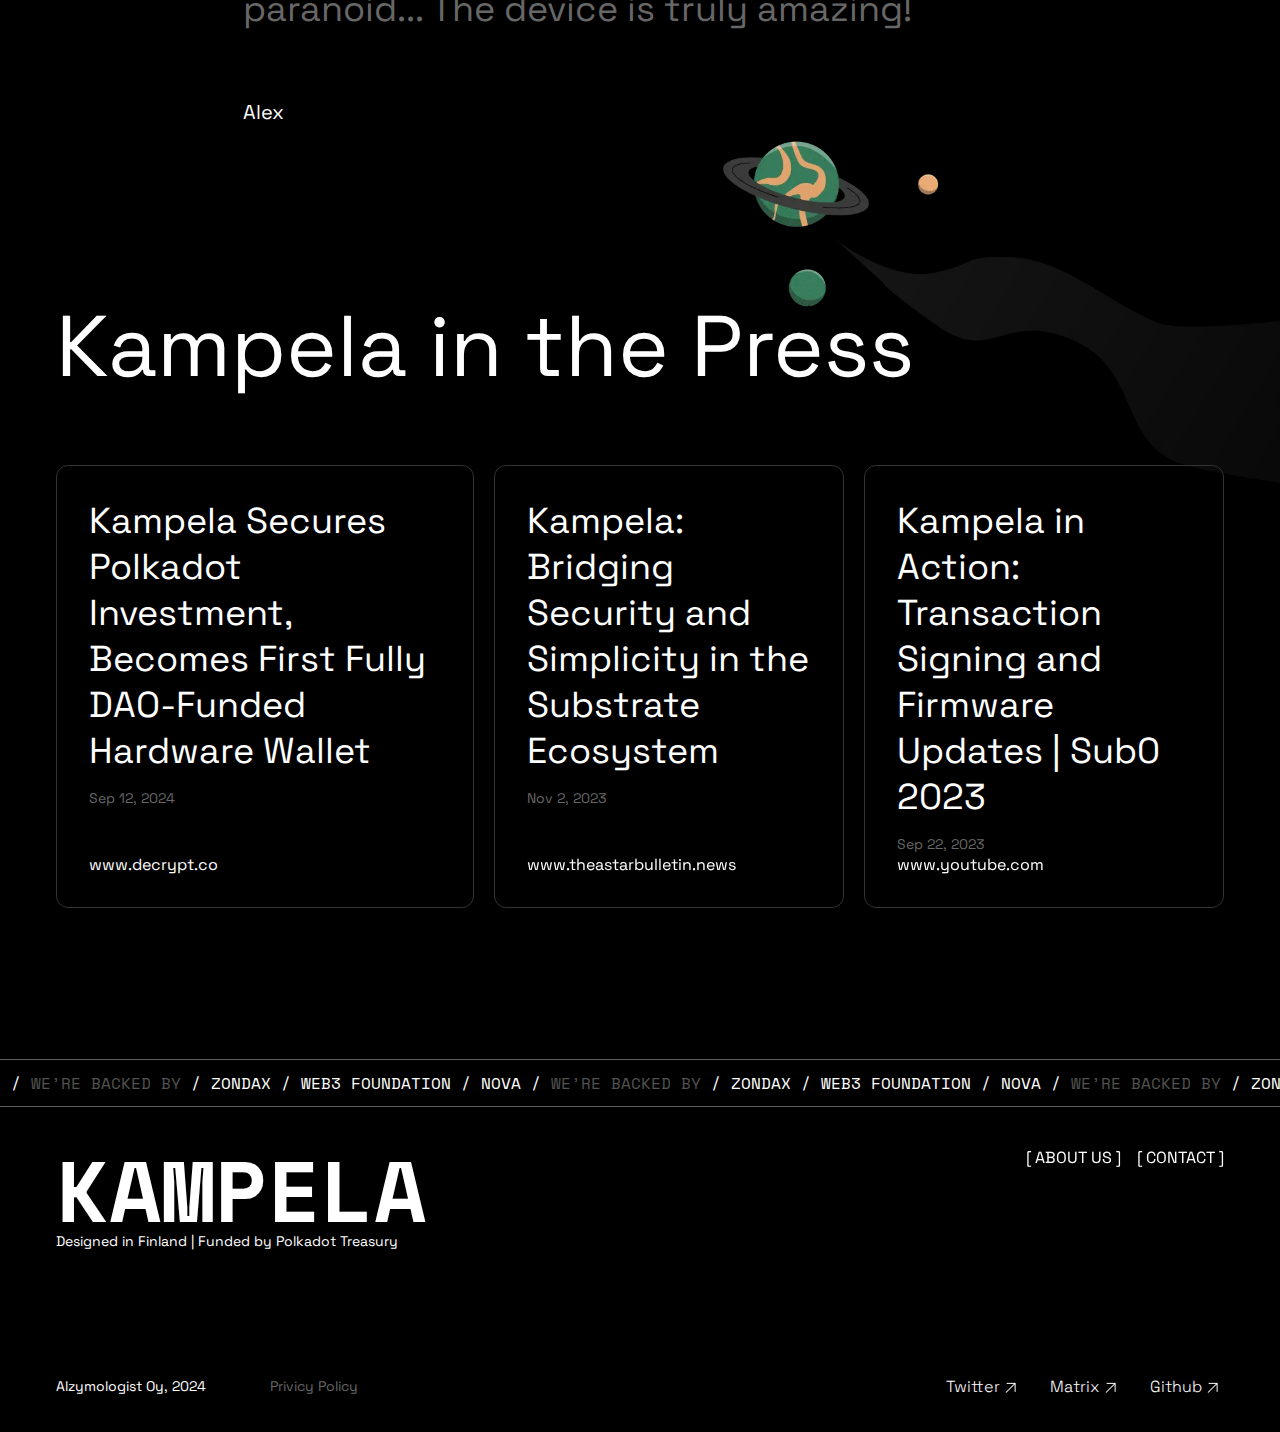
==== commit a4e7ff13: "Added press publication "Kampela Secures Polkadot Network Investment, Becomes First Fully DAO-Funded" ====
--- a/index.html
+++ b/index.html
@@ -494,6 +494,15 @@
     <div id="kampela-in-press">
       <h2>Kampela in the Press</h2>
       <div id="press-container" class="scrollable">
+        
+        <article class="press-block border-container flex-col">
+          <div class="press-item-title">
+            <h4>Kampela Secures Polkadot Investment, Becomes First Fully DAO-Funded Hardware Wallet</h4>
+            <div class="press-item-date text-small">Sep 12, 2024</div>
+          </div>
+          <div class="press-item-link"><a href="https://decrypt.co/249118/kampela-secures-polkadot-network-investment-becomes-first-fully-dao-funded-hardware-wallet?amp=1" class="text-medium underline" target="_blank">www.decrypt.co</a></div>
+        </article>
+
         <article class="press-block border-container flex-col">
           <div class="press-item-title">
             <h4>Kampela: Bridging Security and Simplicity in the Substrate Ecosystem</h4>
@@ -501,6 +510,7 @@
           </div>
           <div class="press-item-link"><a href="https://theastarbulletin.news/kampela-bridging-security-and-simplicity-in-the-substrate-ecosystem-935863aa628f" class="text-medium underline"  target="_blank">www.theastarbulletin.news</a></div>
         </article>
+        
         <article class="press-block border-container flex-col">
           <div class="press-item-title">
             <h4>Kampela in Action: Transaction Signing and Firmware Updates | Sub0 2023</h4>
@@ -508,13 +518,7 @@
           </div>
           <div class="press-item-link"><a href="https://www.youtube.com/watch?v=0epi-r4ndjA" class="text-medium underline" target="_blank">www.youtube.com</a></div>
         </article>
-        <article class="press-block border-container flex-col">
-          <div class="press-item-title">
-            <h4>The Generic Polkadot Ledger App Proposal Aug 3, 2023</h4>
-            <div class="press-item-date text-small">Aug 3, 2023</div>
-          </div>
-          <div class="press-item-link"><a href="https://zondax.ch/blog/the-generic-polkadot-ledger-app-proposal" class="text-medium underline" target="_blank">www.zondax.ch</a></div>
-        </article>
+
       </div>
     </div>
 
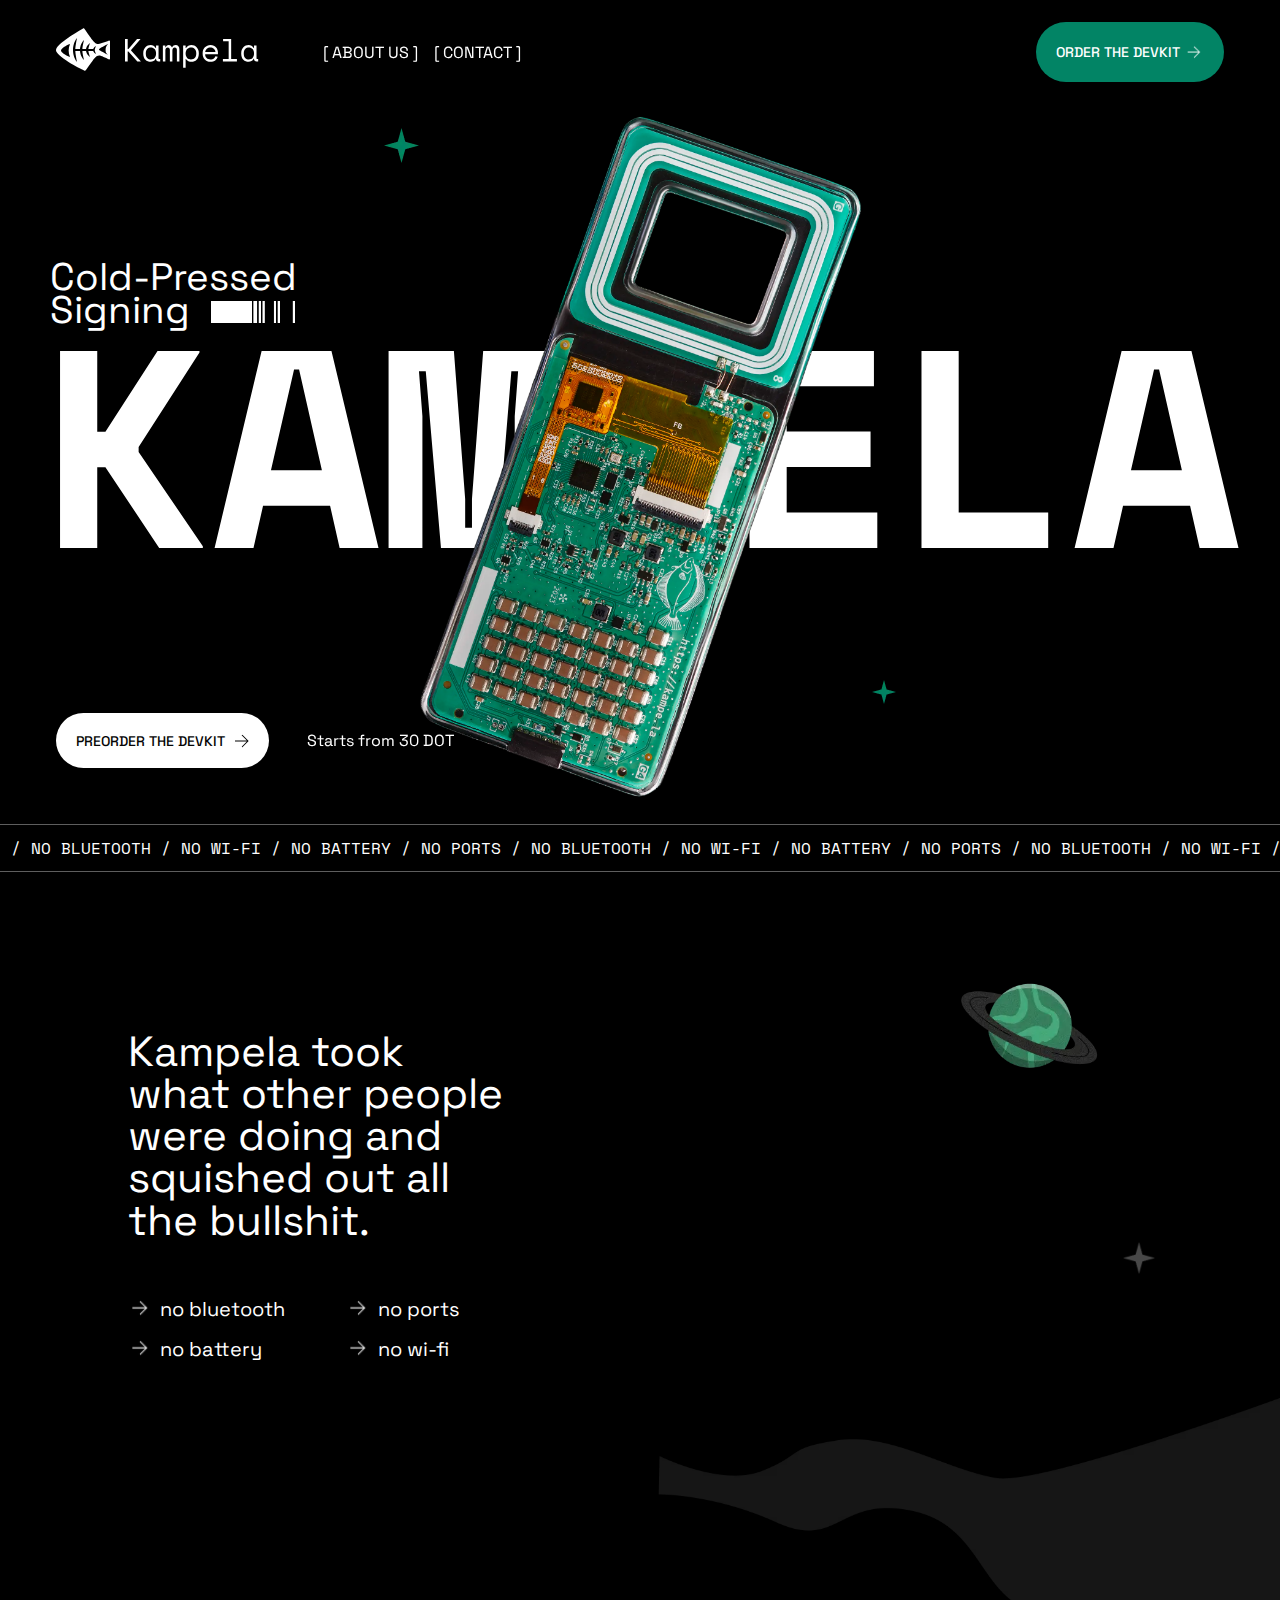
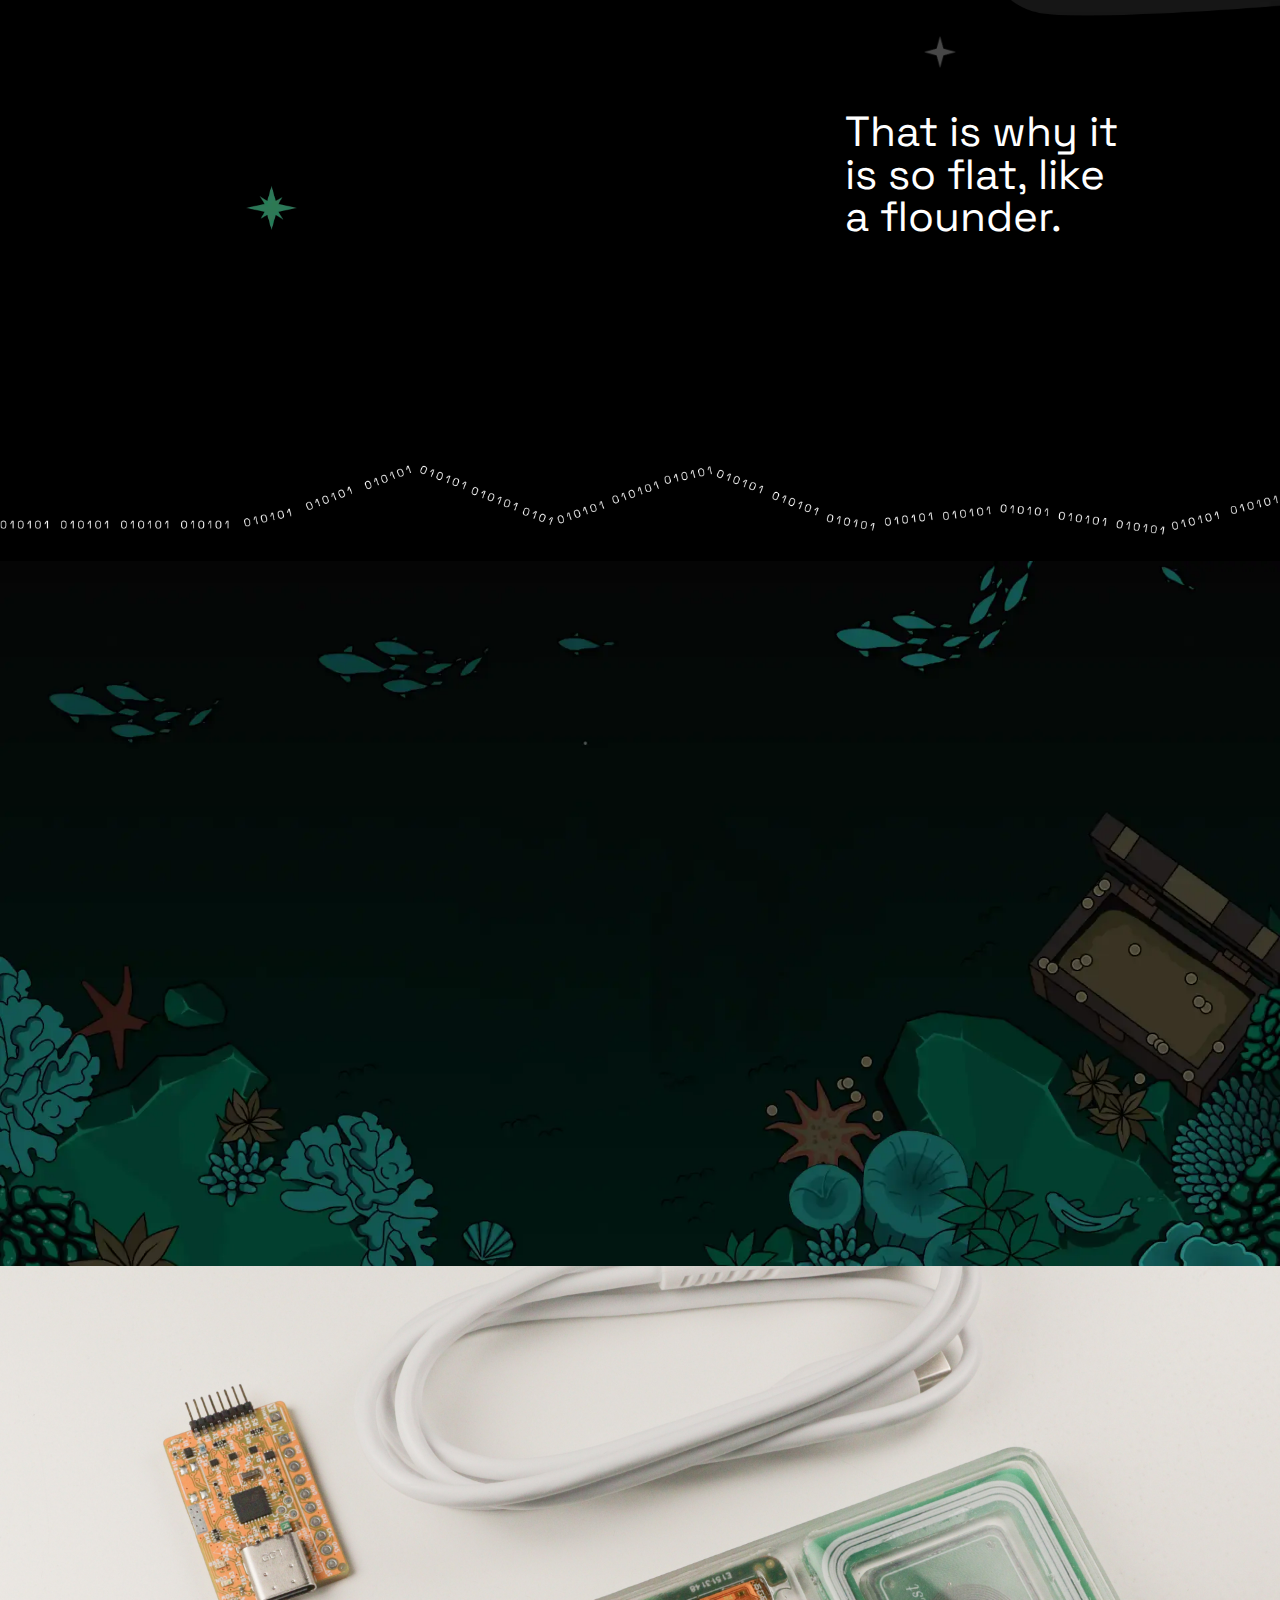
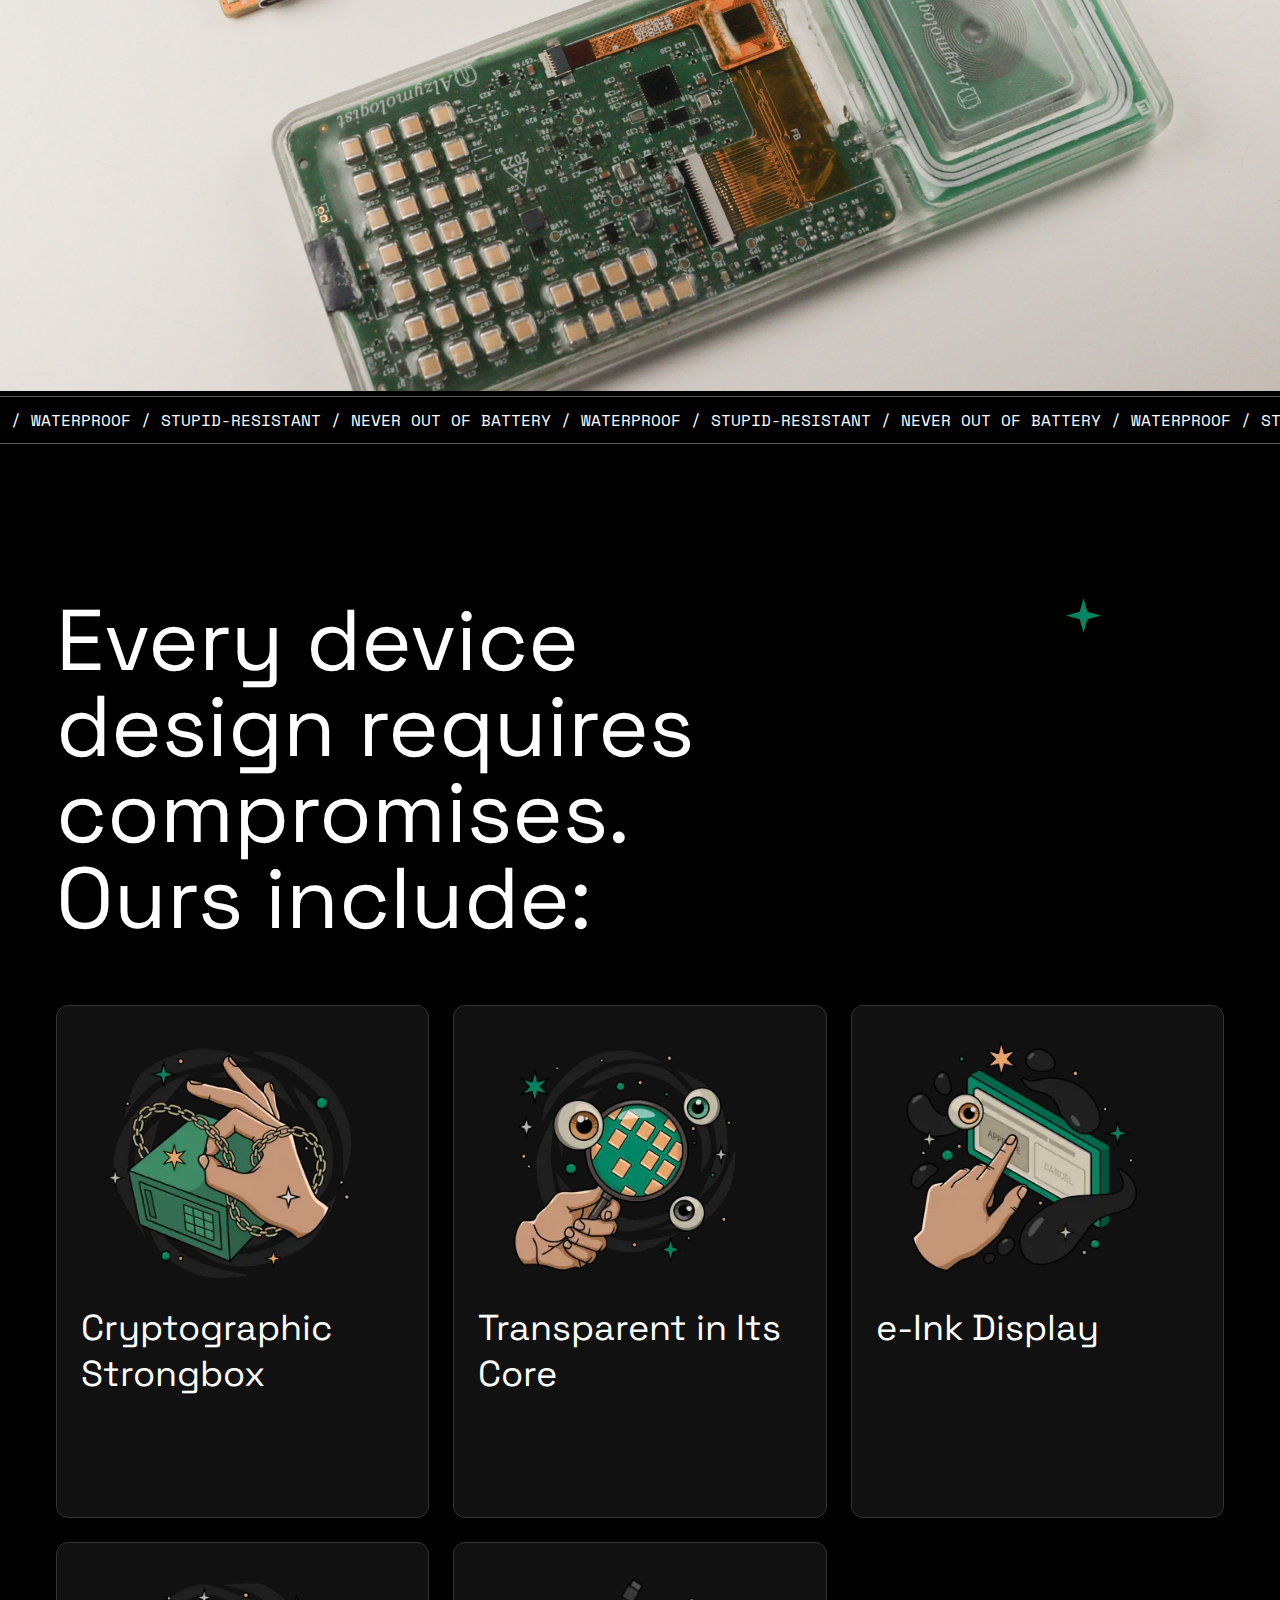
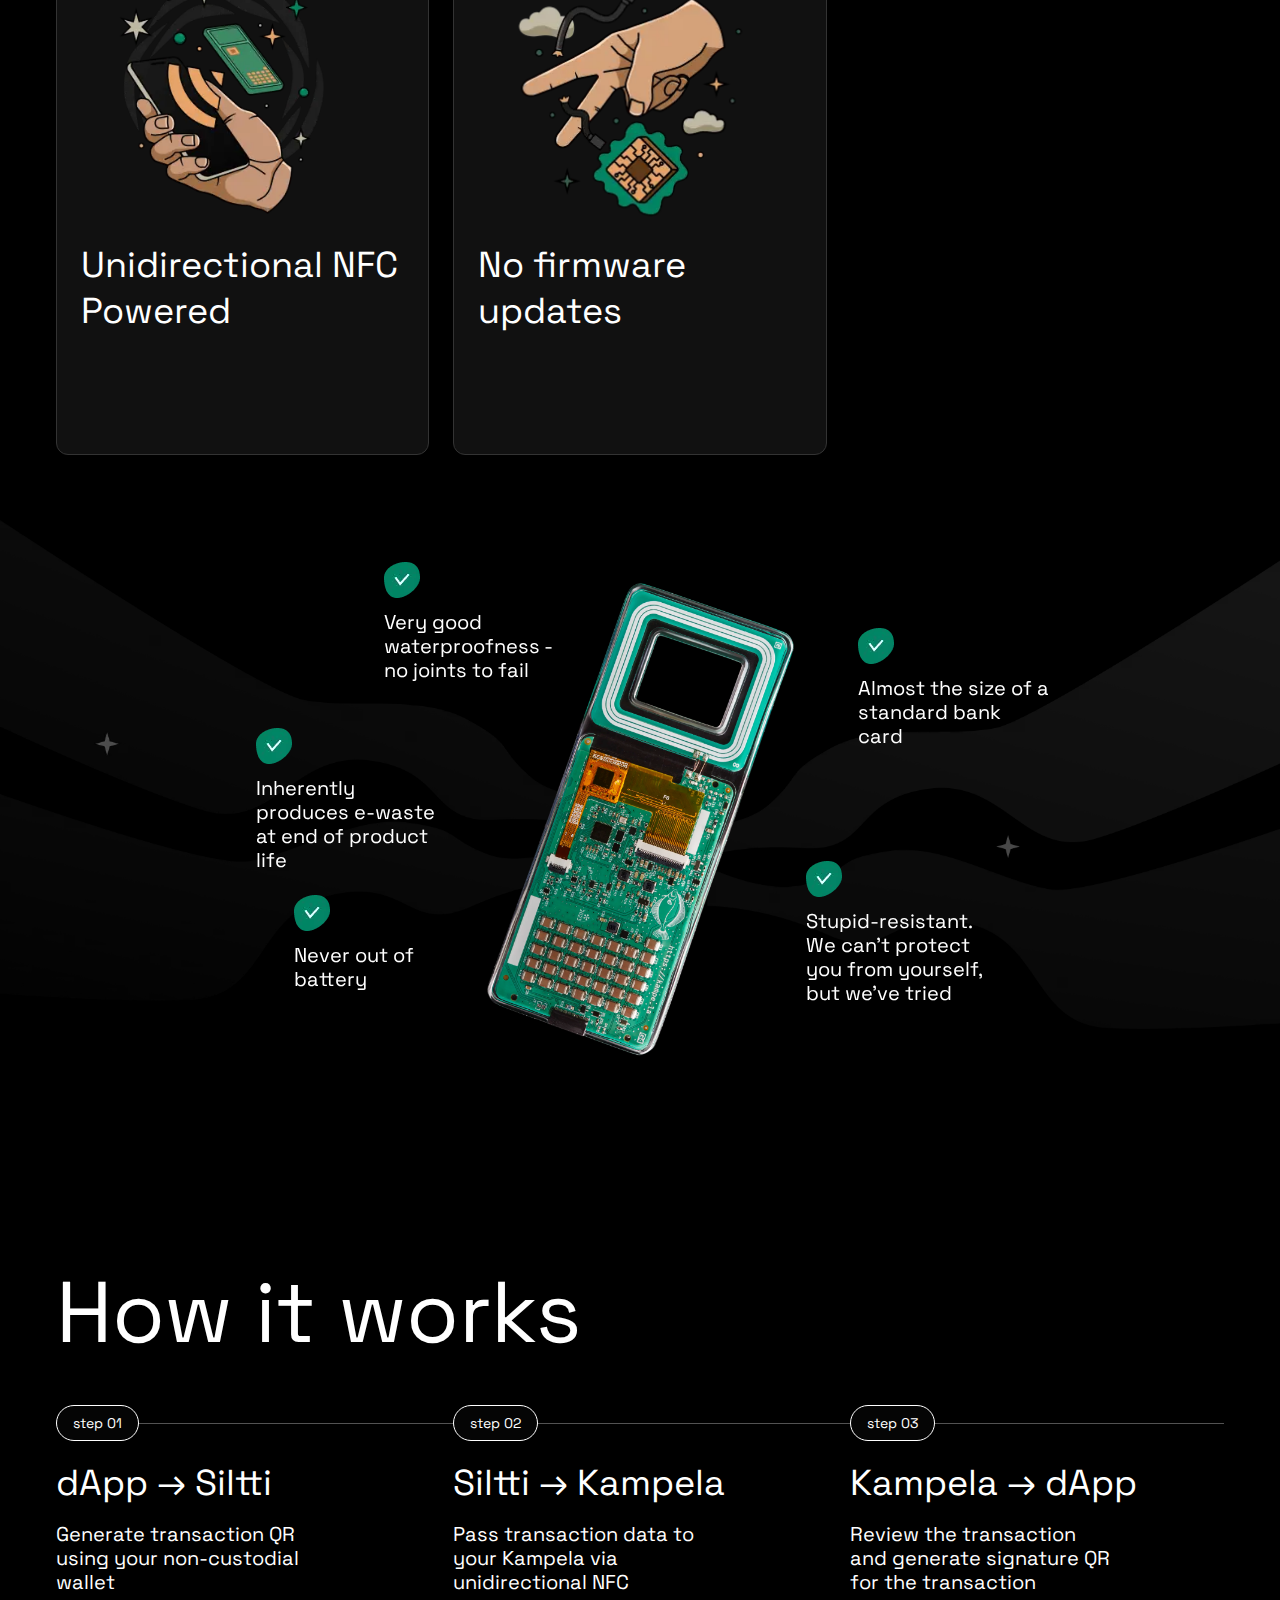
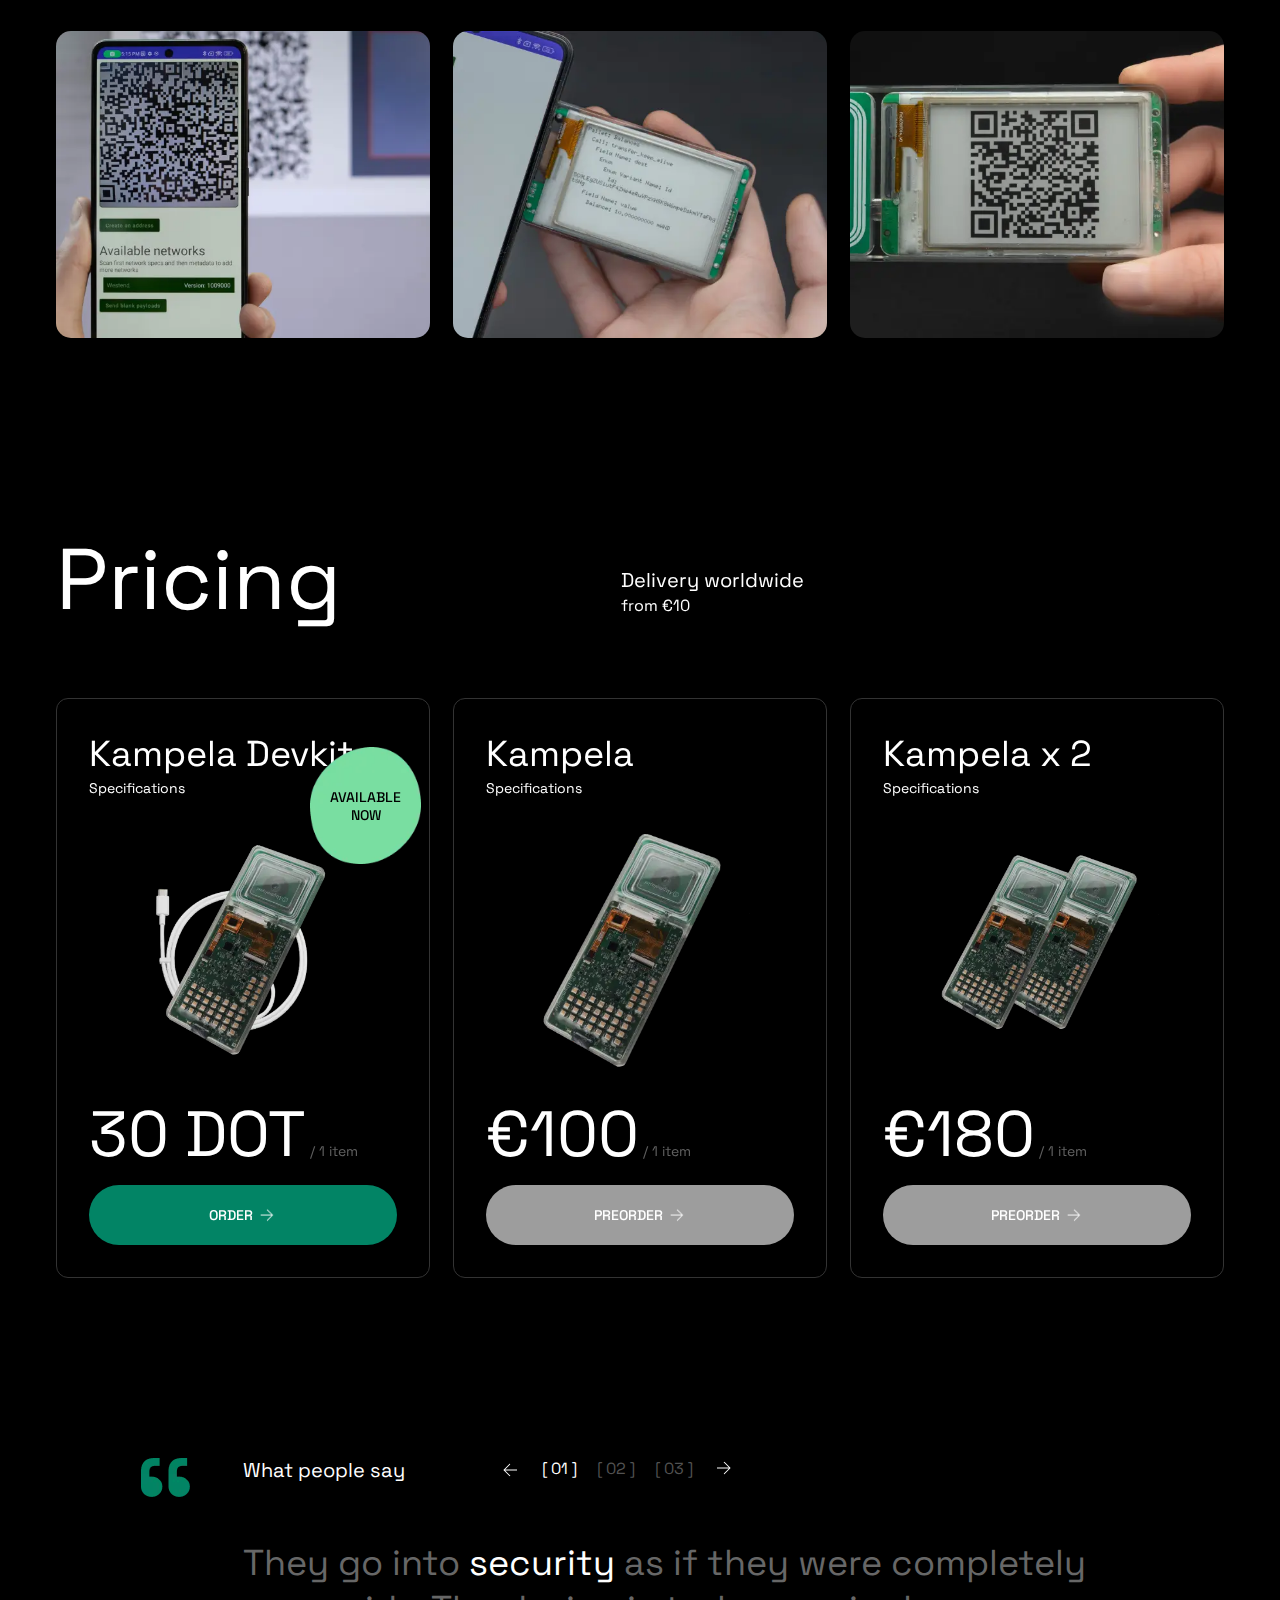
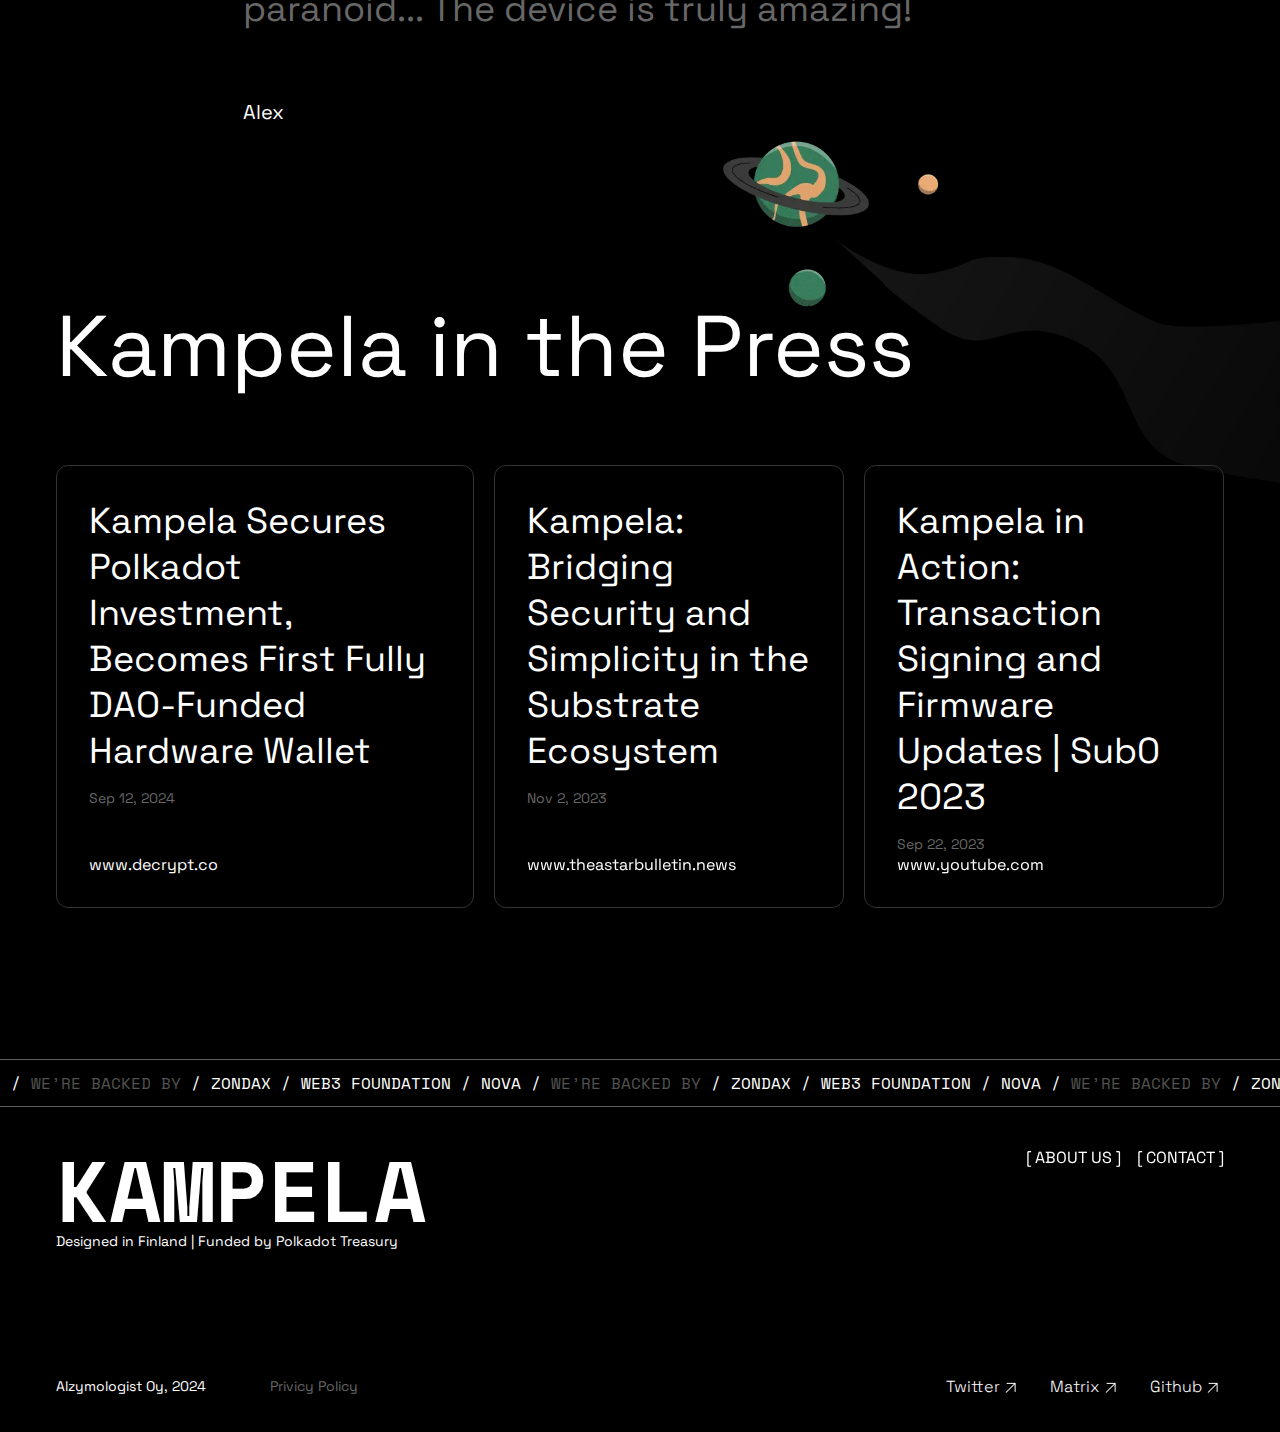
==== commit 8f7a264f: "Google tag added, title dor order button changed" ====
--- a/index.html
+++ b/index.html
@@ -2,9 +2,21 @@
 <html lang="en">
 
 <head>
+
   <meta charset="UTF-8">
   <meta name="viewport" content="width=device-width, initial-scale=1.0">
   <meta name="description" content="Hardware signer for Polkadot ecosystem" />
+  
+  <!-- Google tag (gtag.js) -->
+  <script async src="https://www.googletagmanager.com/gtag/js?id=G-N67S442EFL"></script>
+  <script>
+    window.dataLayer = window.dataLayer || [];
+    function gtag(){dataLayer.push(arguments);}
+    gtag('js', new Date());
+
+    gtag('config', 'G-N67S442EFL');
+  </script>
+
   <link rel="preconnect" href="https://fonts.googleapis.com">
   <link rel="preconnect" href="https://fonts.gstatic.com" crossorigin>
   <link
@@ -15,6 +27,8 @@
   <title>Kampela</title>
   <link rel="shortcut icon" href="favicon.ico" type="image/x-icon">
 </head>
+
+
 
 <body>
   <div class="container">
@@ -311,13 +325,13 @@
               </table>
             </div>
             <div class="spec-footer">
-              <button class="order-button"><a href="https://shop.kampe.la/index.php?route=product/product&language=en-gb&product_id=50&path=59">Order the devkit</a></button>
+              <button class="order-button"><a href="https://shop.kampe.la/index.php?route=product/product&language=en-gb&product_id=50&path=59">Order</a></button>
             </div>
           </div>
           <img src="img/prices/kampela-devkit.webp" alt="Kampela Devkit">
           <div class="price-order">
             <div class="text-small"><span class="price">30 DOT</span> / 1 item</div>
-            <button class="order-button"><a href="https://shop.kampe.la/index.php?route=product/product&language=en-gb&product_id=50&path=59">Order the devkit</a></button>
+            <button class="order-button"><a href="https://shop.kampe.la/index.php?route=product/product&language=en-gb&product_id=50&path=59">Order</a></button>
           </div>
         </div>
         <div id="kampela-price" class="product border-container flex-col">
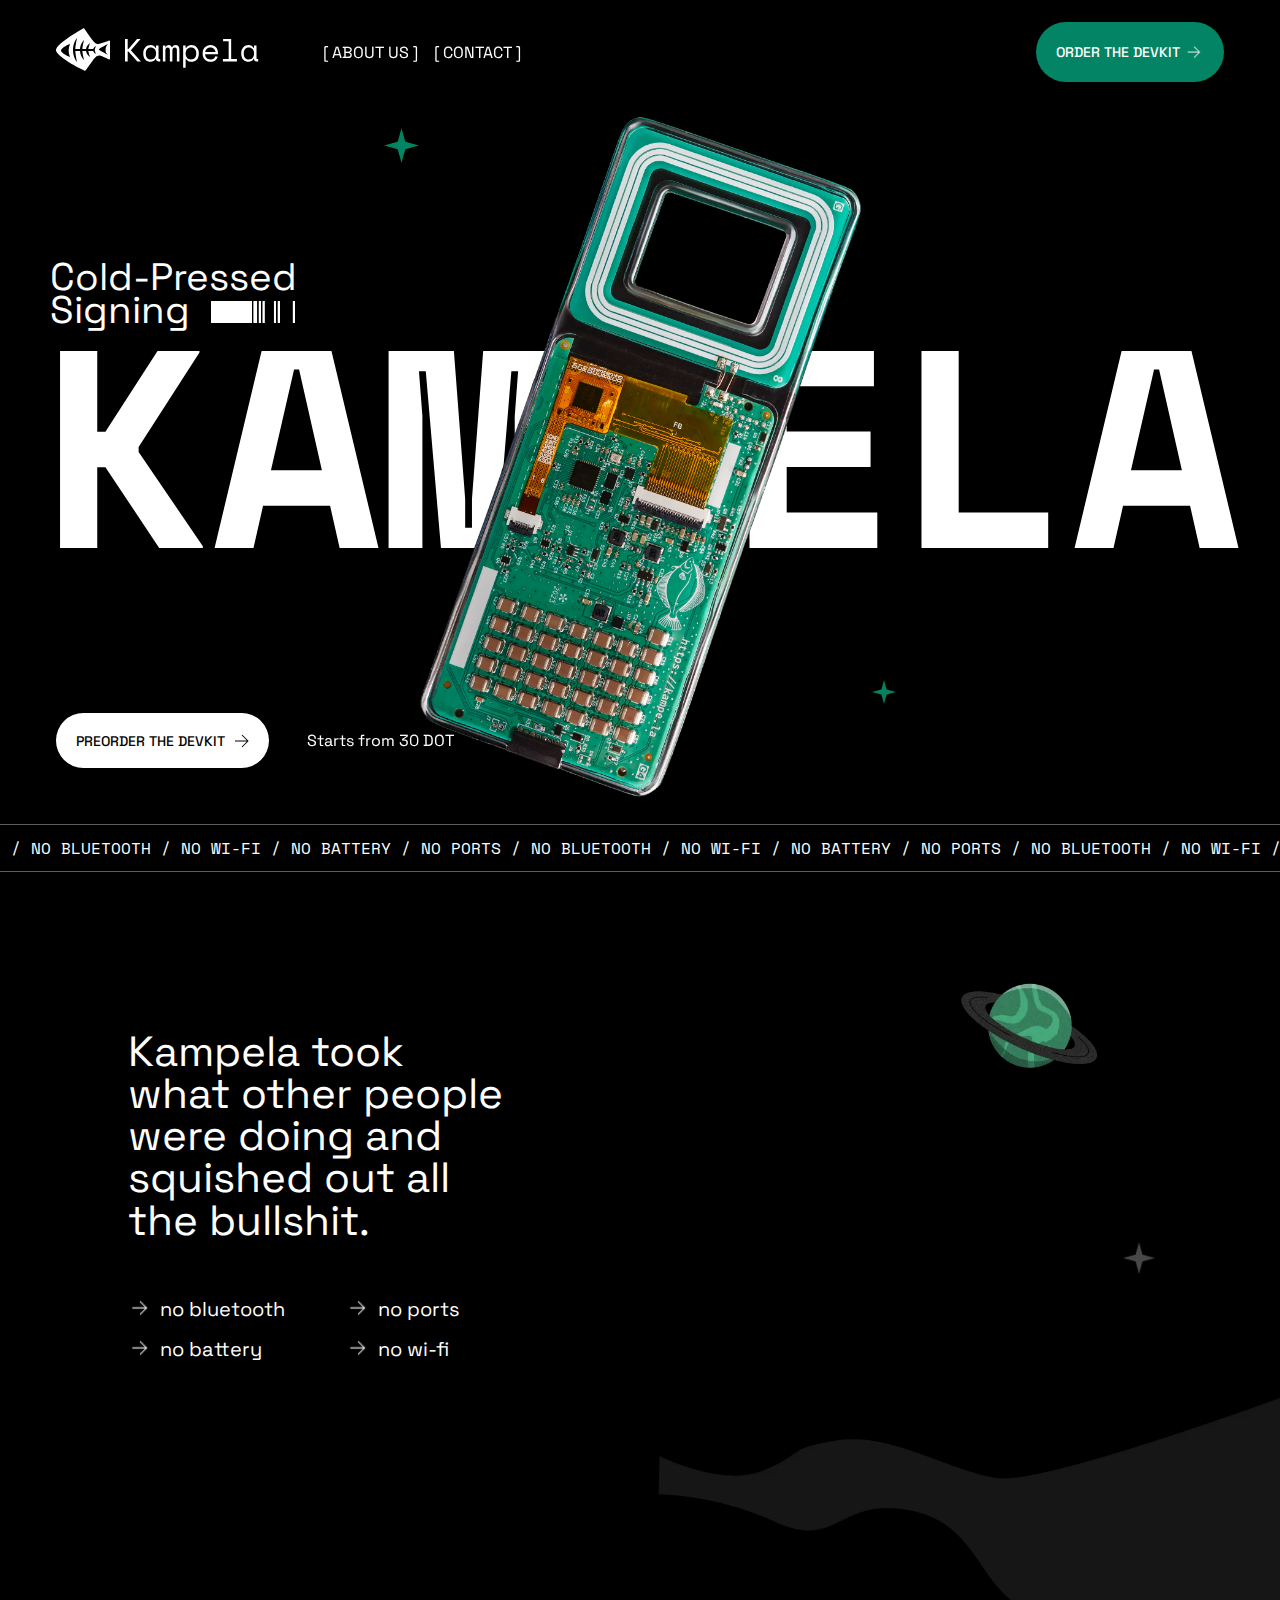
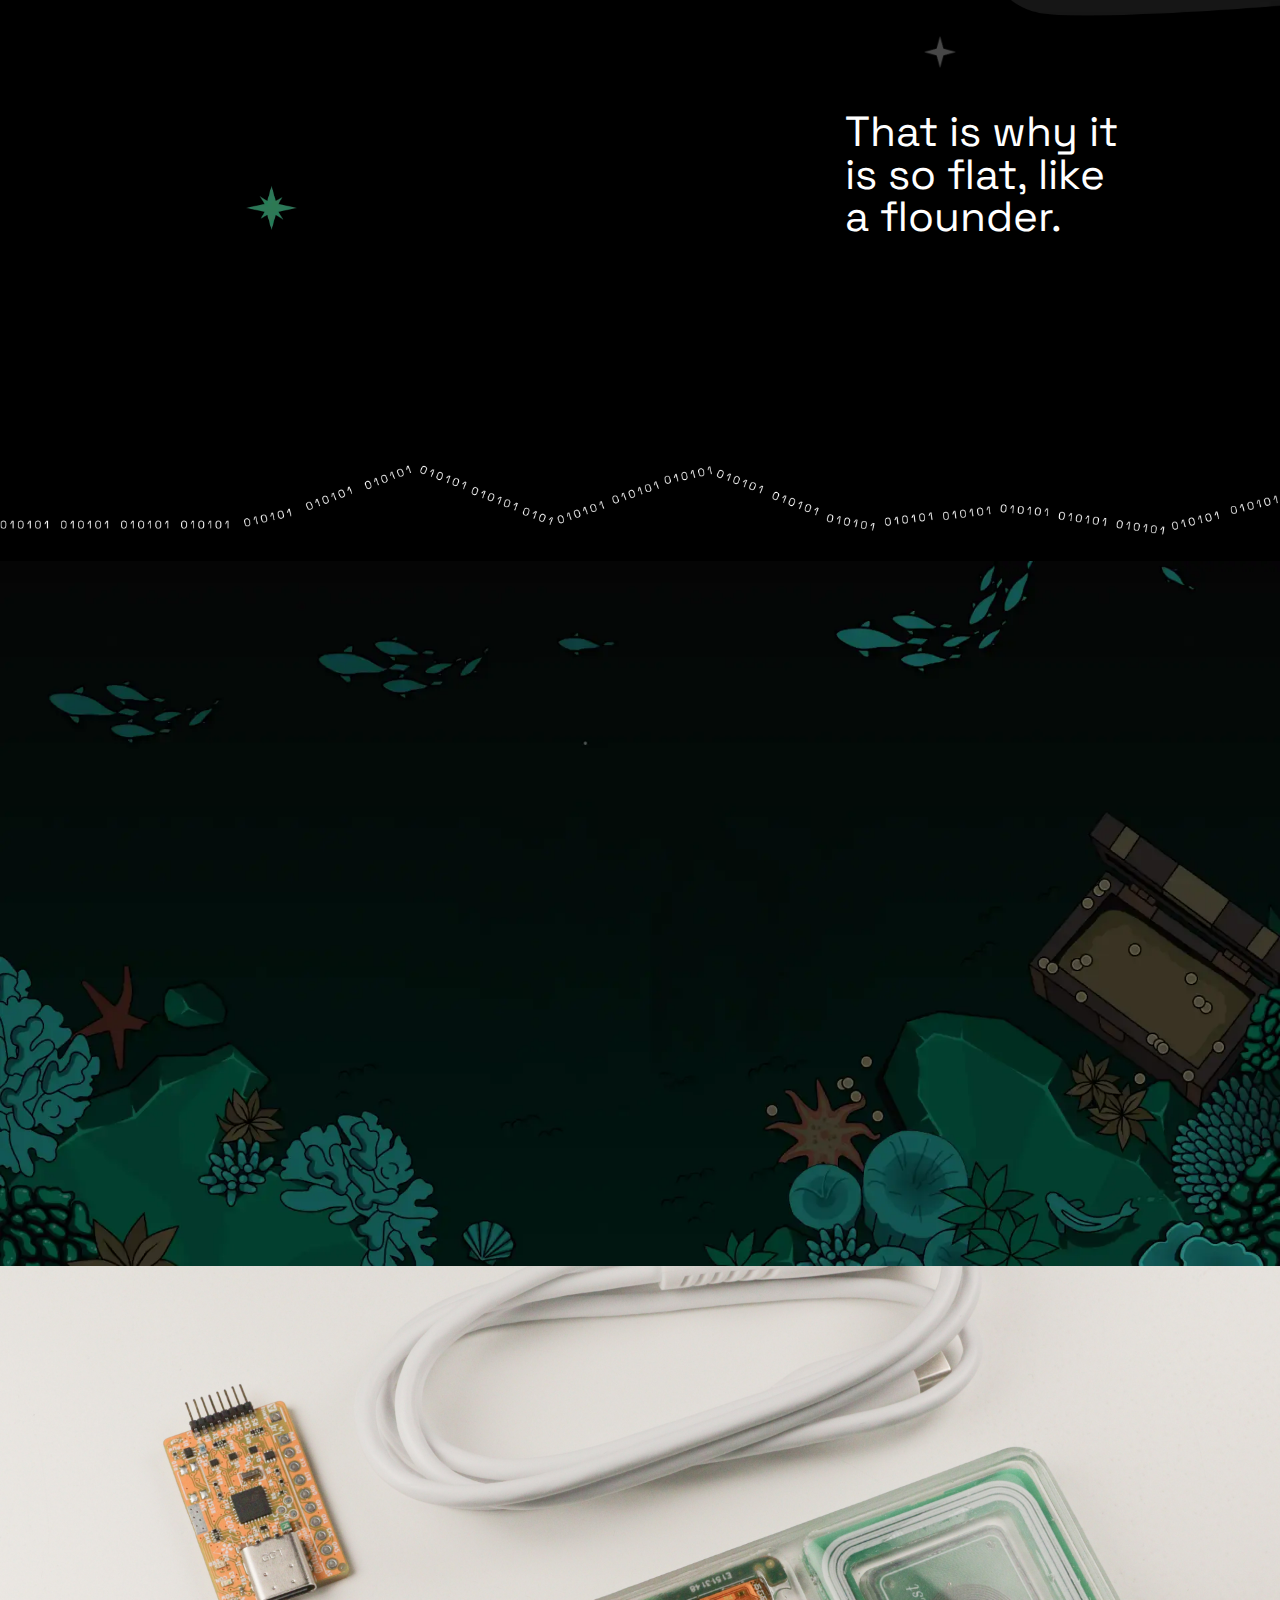
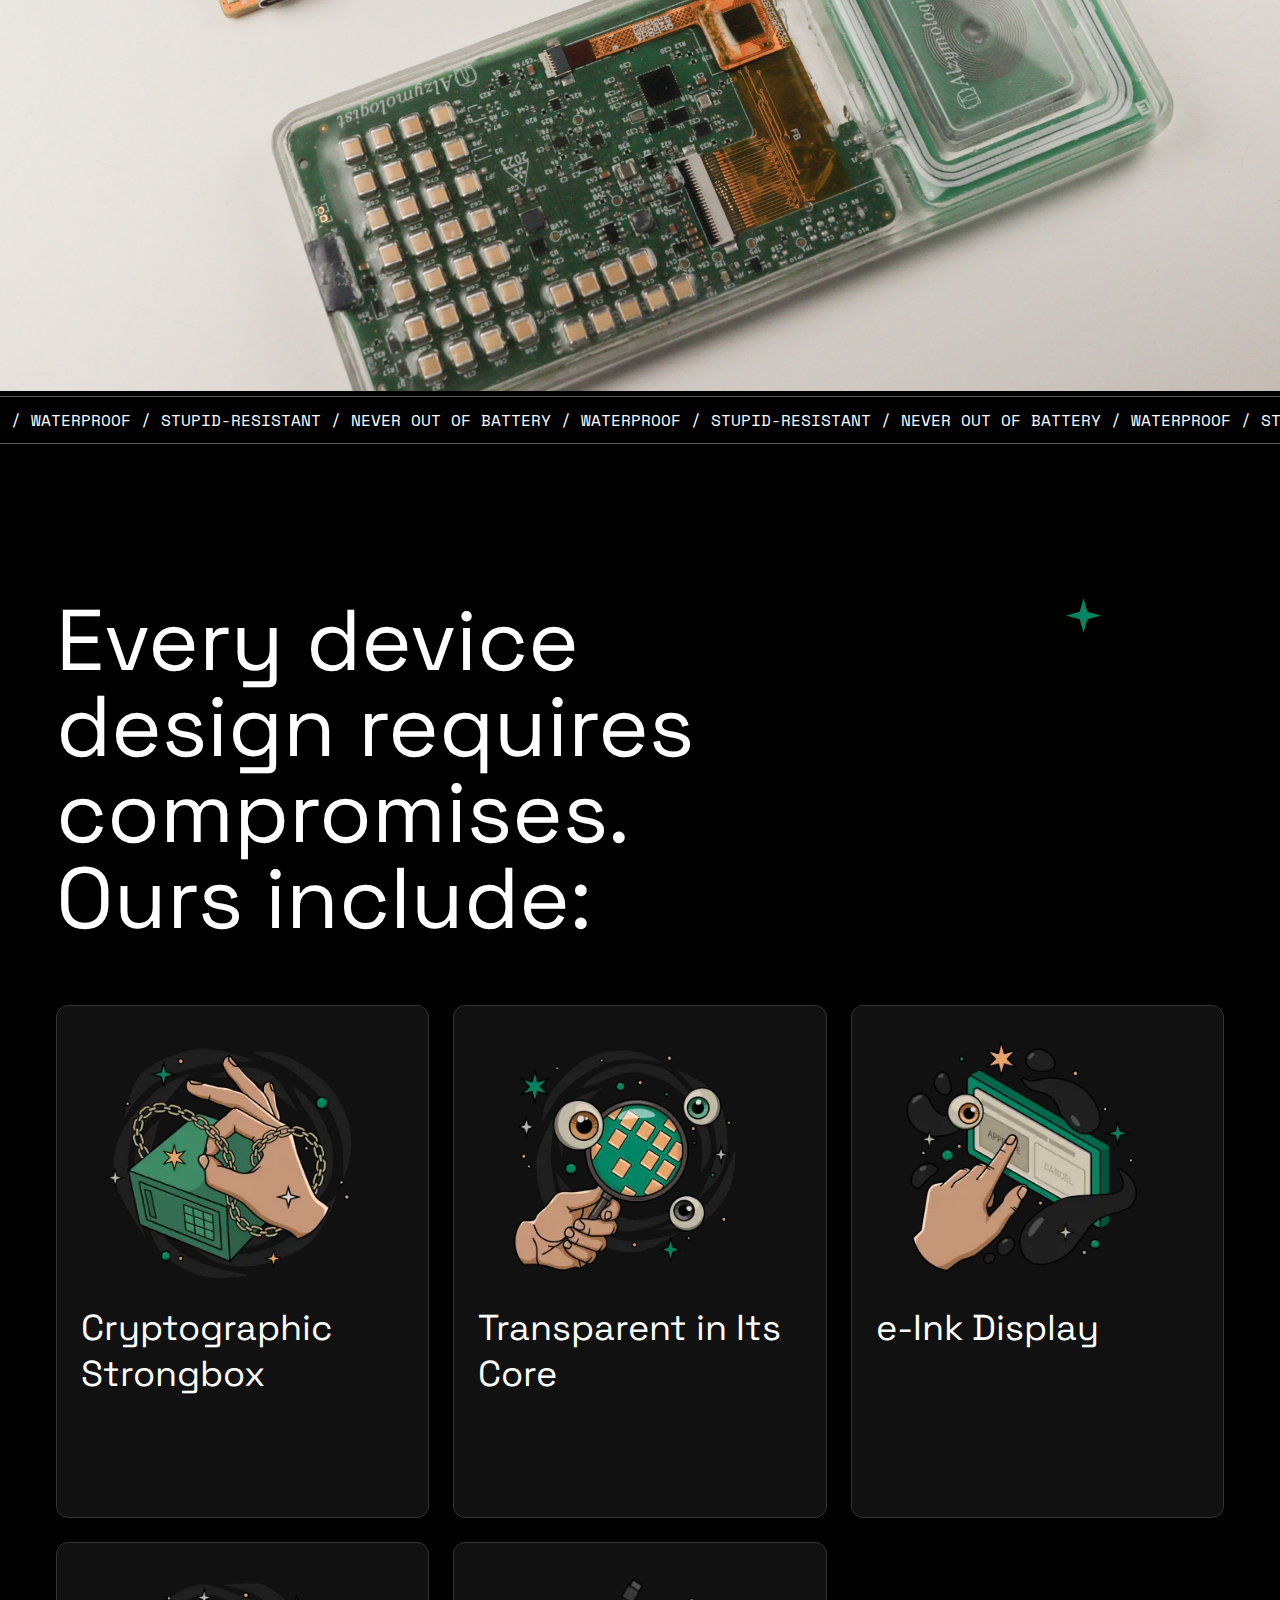
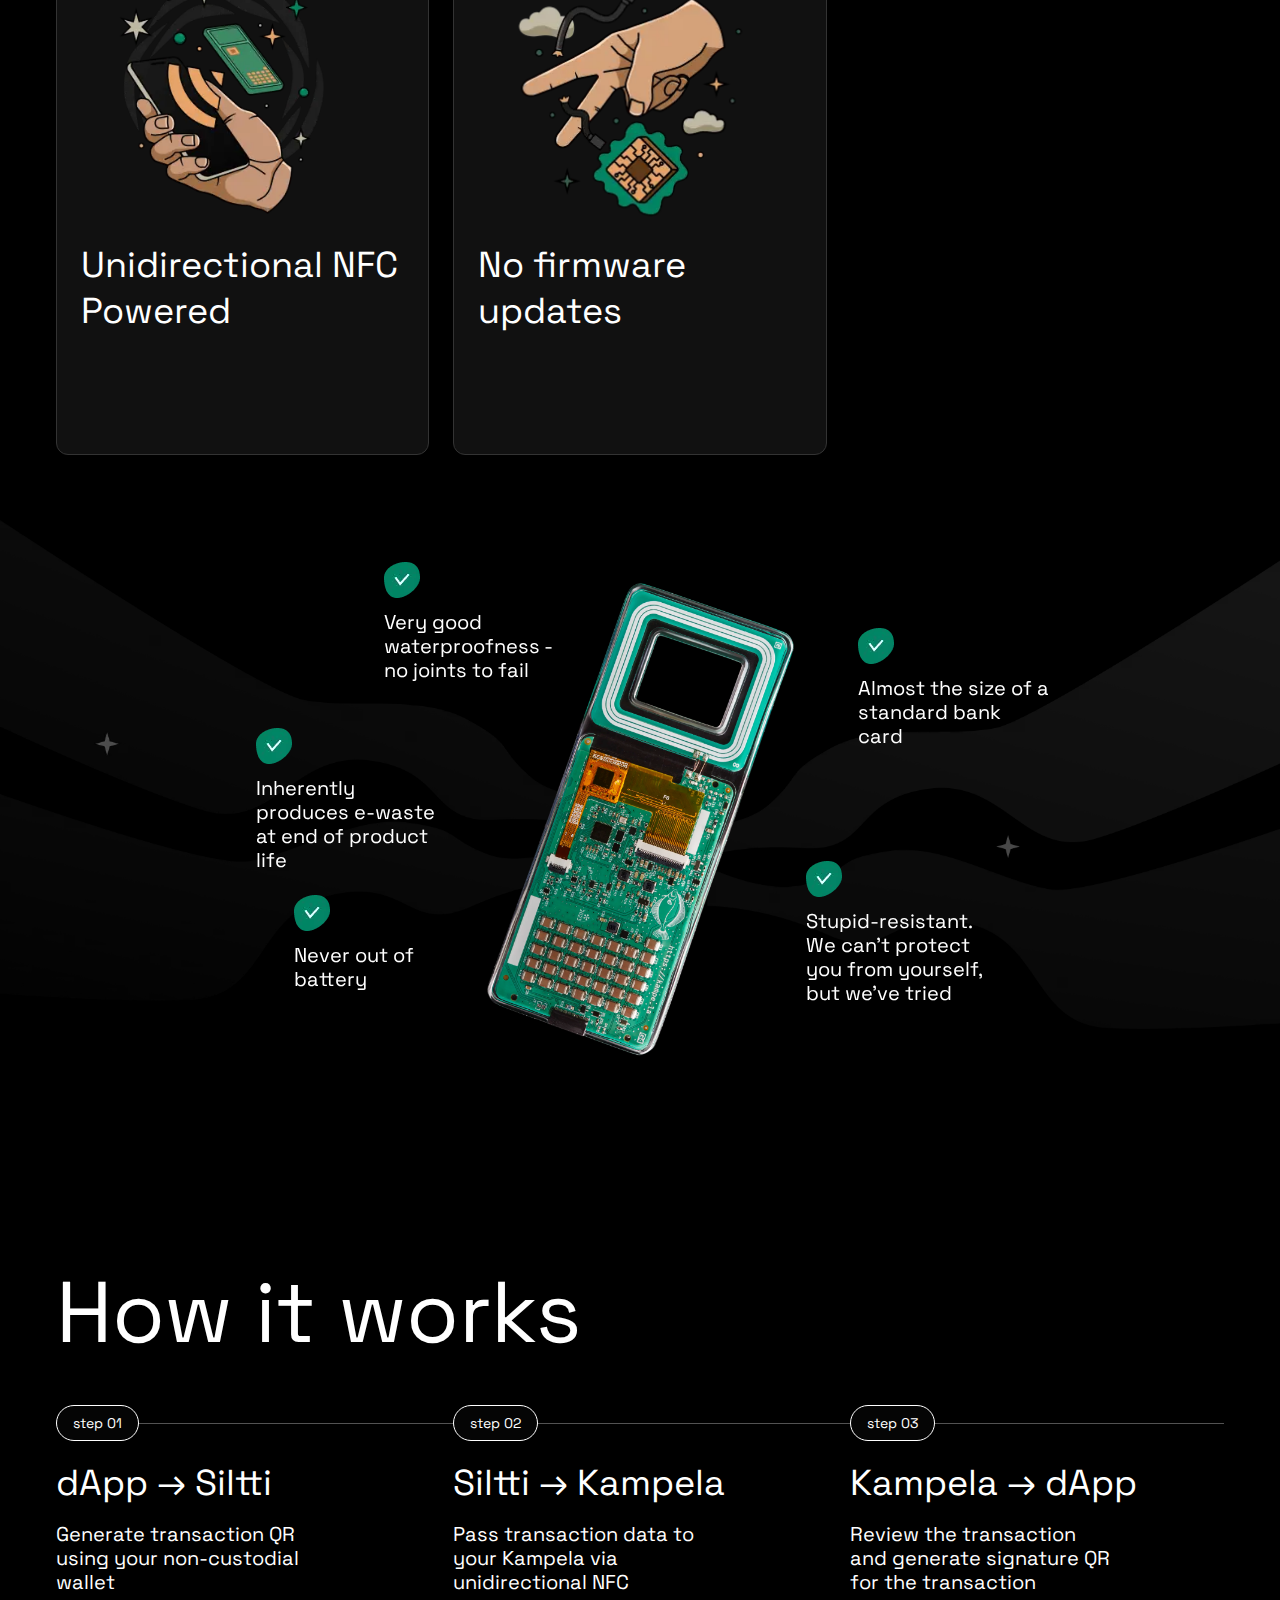
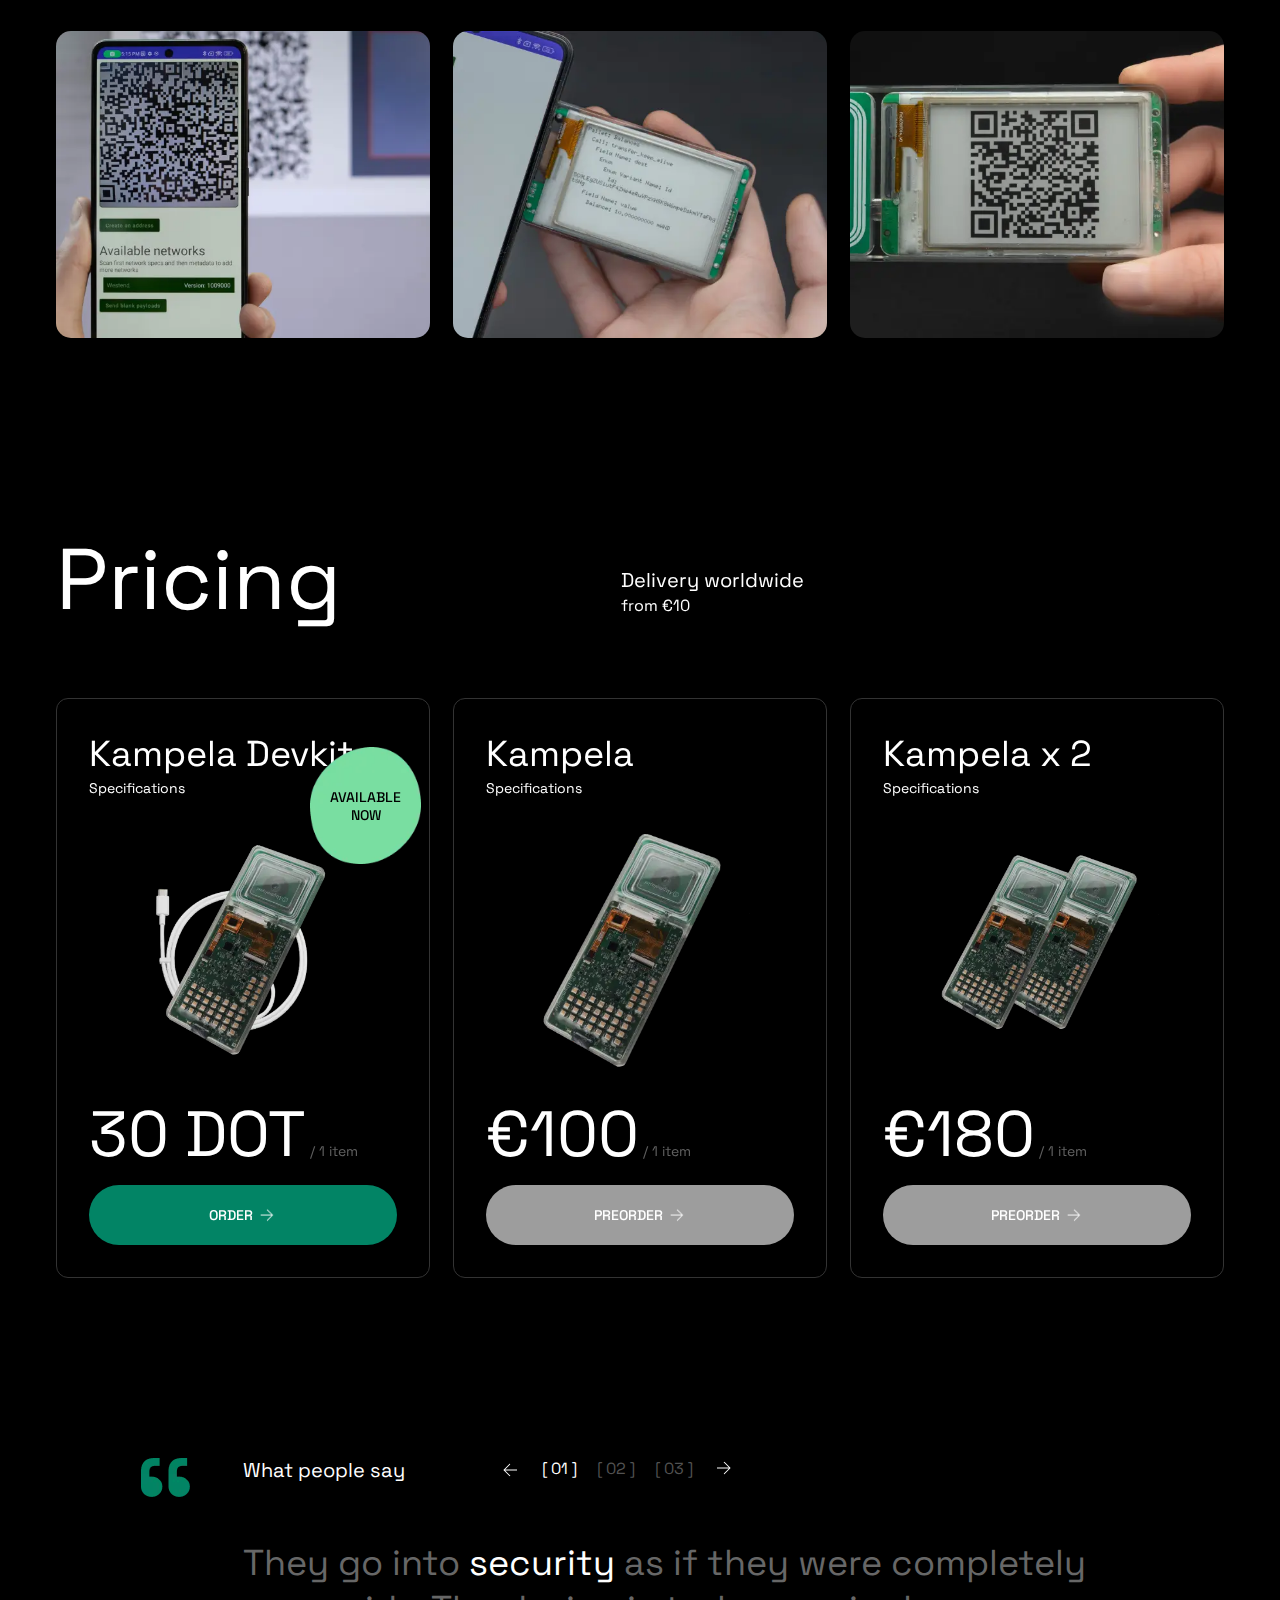
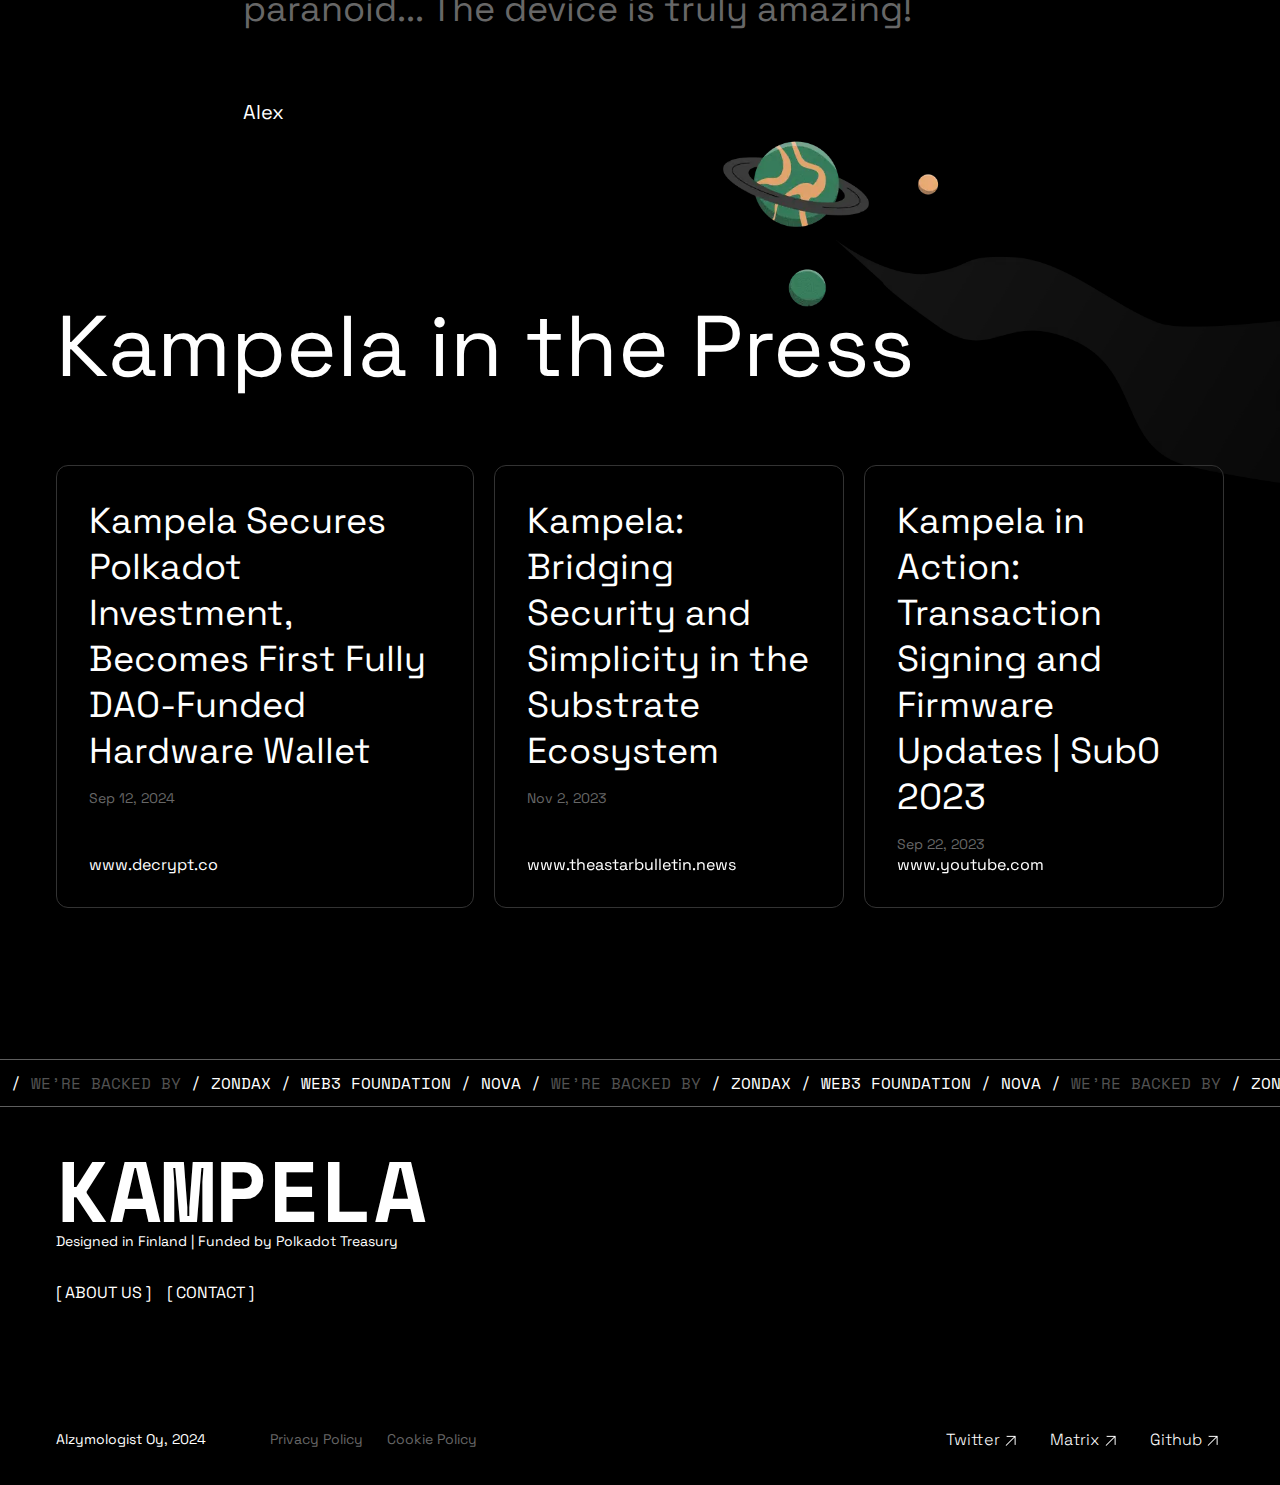
==== commit ede82fad: "Added "Stay informed" form" ====
--- a/index.html
+++ b/index.html
@@ -8,14 +8,24 @@
   <meta name="description" content="Hardware signer for Polkadot ecosystem" />
   
   <!-- Google tag (gtag.js) -->
-  <script async src="https://www.googletagmanager.com/gtag/js?id=G-N67S442EFL"></script>
+  <!--<script async src="https://www.googletagmanager.com/gtag/js?id=G-N67S442EFL"></script>
   <script>
     window.dataLayer = window.dataLayer || [];
     function gtag(){dataLayer.push(arguments);}
     gtag('js', new Date());
 
     gtag('config', 'G-N67S442EFL');
+  </script>-->
+
+  <!-- MailerLite Universal -->
+  <script>
+    (function(w,d,e,u,f,l,n){w[f]=w[f]||function(){(w[f].q=w[f].q||[])
+    .push(arguments);},l=d.createElement(e),l.async=1,l.src=u,
+    n=d.getElementsByTagName(e)[0],n.parentNode.insertBefore(l,n);})
+    (window,document,'script','https://assets.mailerlite.com/js/universal.js','ml');
+    ml('account', '1130305');
   </script>
+  <!-- End MailerLite Universal -->
 
   <link rel="preconnect" href="https://fonts.googleapis.com">
   <link rel="preconnect" href="https://fonts.gstatic.com" crossorigin>
@@ -24,6 +34,7 @@
     rel="stylesheet">
   <link rel="stylesheet" href="css/style.css?2">
   <script src="js/main.js" defer></script>
+  <script src="js/google_analytics_consent.js" defer></script>
   <title>Kampela</title>
   <link rel="shortcut icon" href="favicon.ico" type="image/x-icon">
 </head>
@@ -31,6 +42,17 @@
 
 
 <body>
+
+  <!-- Consent Banner -->
+  <div id="consent-banner">
+    <p>We use cookies to ensure you get the best experience on our website, including Google Analytics. 
+        Do you consent to the use of Google Analytics?
+    </p>
+    <button id="accept-consent">Yes, I consent</button>
+    <button id="reject-consent">No, I don't consent</button>
+  </div>
+
+
   <div class="container">
 
     <!-- TOP MENU MOBILE VERSION-->
@@ -554,19 +576,22 @@
       </div>
     </div>
 
+    
 
     <footer>
       <div class="logo">
         <div class="footer-kampela huge-title">kampela</div>
         <div class="subtitle text-small">Designed in Finland | Funded by Polkadot Treasury</div>
-      </div>
-
-      <menu class="main-menu hmenu">
-        <!--<li><a href="#">FAQ</a></li>
-        <li><a href="#">Delivery</a></li>-->
-        <li><a href="https://www.zymologia.fi/info/about/" target="_blank">About us</a></li>
-        <li><a href="mailto:contact@zymologia.fi">Contact</a></li>
-      </menu>
+
+        <menu class="main-menu hmenu">
+          <!--<li><a href="#">FAQ</a></li>
+          <li><a href="#">Delivery</a></li>-->
+          <li><a href="https://www.zymologia.fi/info/about/" target="_blank">About us</a></li>
+          <li><a href="mailto:contact@zymologia.fi">Contact</a></li>
+        </menu>
+      </div>
+
+      <div class="ml-embedded" data-form="NHuF0Q"></div>
 
       <menu class="link-menu hmenu">
         <li><a href="https://twitter.com/kampela_signer" class="underline" target="_blank" rel="noopener noreferrer">Twitter
@@ -594,7 +619,8 @@
         <span><a href="https://www.zymologia.fi" class="underline" target="_blank" rel="noopener noreferrer">Alzymologist Oy</a>, 2024</span>
         <menu id="terms-policy" class="hmenu">
           <!--<li><a href="#">Terms & Conditions</a></li>-->
-          <li><a href="/privacy-policy">Privicy Policy</a></li>
+          <li><a href="/privacy-policy">Privacy Policy</a></li>
+          <li><a href="/cookie-policy">Cookie Policy</a></li>
         </menu>
       </div>
 
--- a/css/style.css
+++ b/css/style.css
@@ -79,6 +79,7 @@
 a{
     color: var(--white-color);
     cursor: pointer;
+    z-index: 1000;
 }
 
 a.underline{
@@ -724,6 +725,27 @@
     margin-top: 16px;
 }
 
+/* Consent banner  */
+
+#consent-banner {
+    position: fixed;
+    bottom: 0;
+    left: 0;
+    right: 0;
+    z-index: 1001;
+    background-color: rgba(0, 0, 0, 0.8);
+    color: white;
+    text-align: center;
+    padding: 15px;
+    display: none;
+}
+#consent-banner button {
+    margin-left: 15px;
+    padding: 10px;
+}
+
+
+
 
 /* FOOTER  */
 
@@ -738,10 +760,22 @@
     row-gap: 8rem;
 }
 
+footer .subtitle {
+    margin-bottom: 2rem;
+}
+
 footer .hmenu{
     justify-content: flex-end;
     margin: 0;
     padding: 0;
+}
+
+footer .main-menu{
+    justify-content: inherit;
+}
+
+.ml-embedded{
+    justify-content: flex-end;
 }
 
 .footer-kampela{
